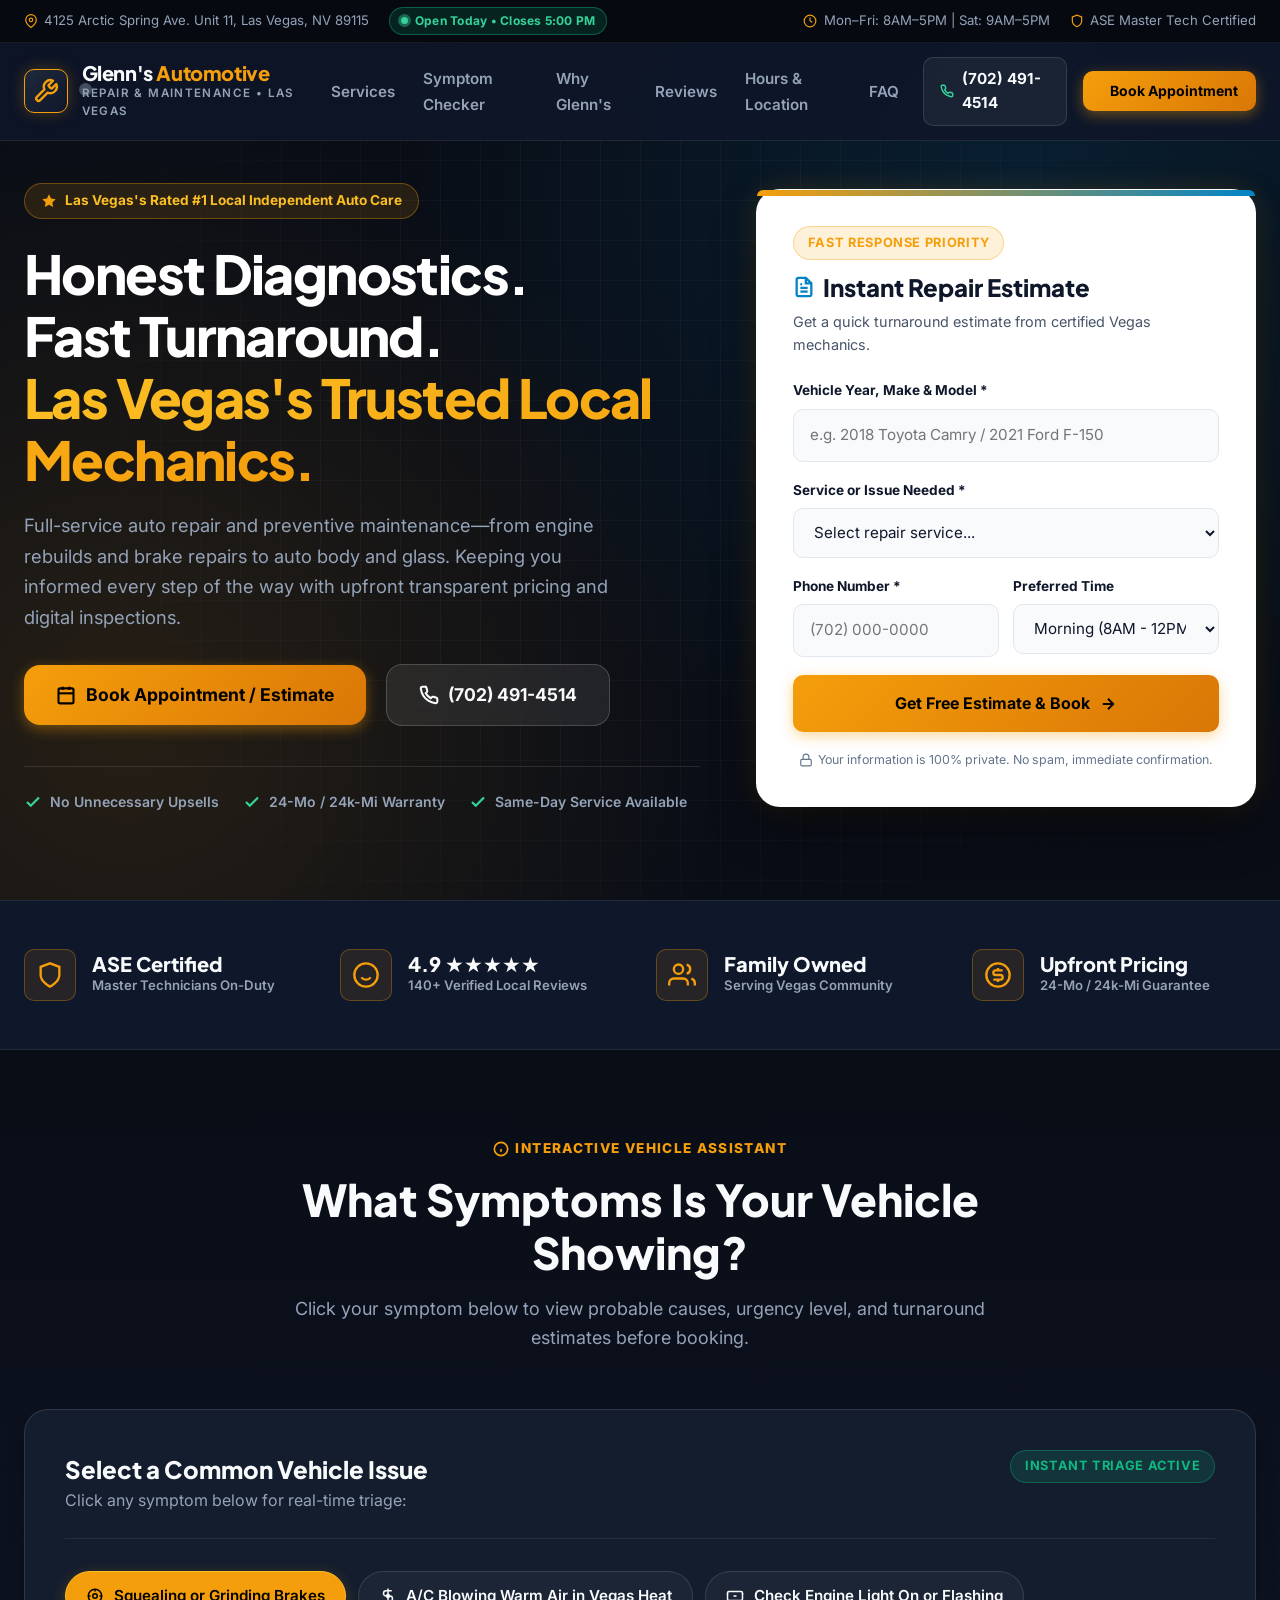
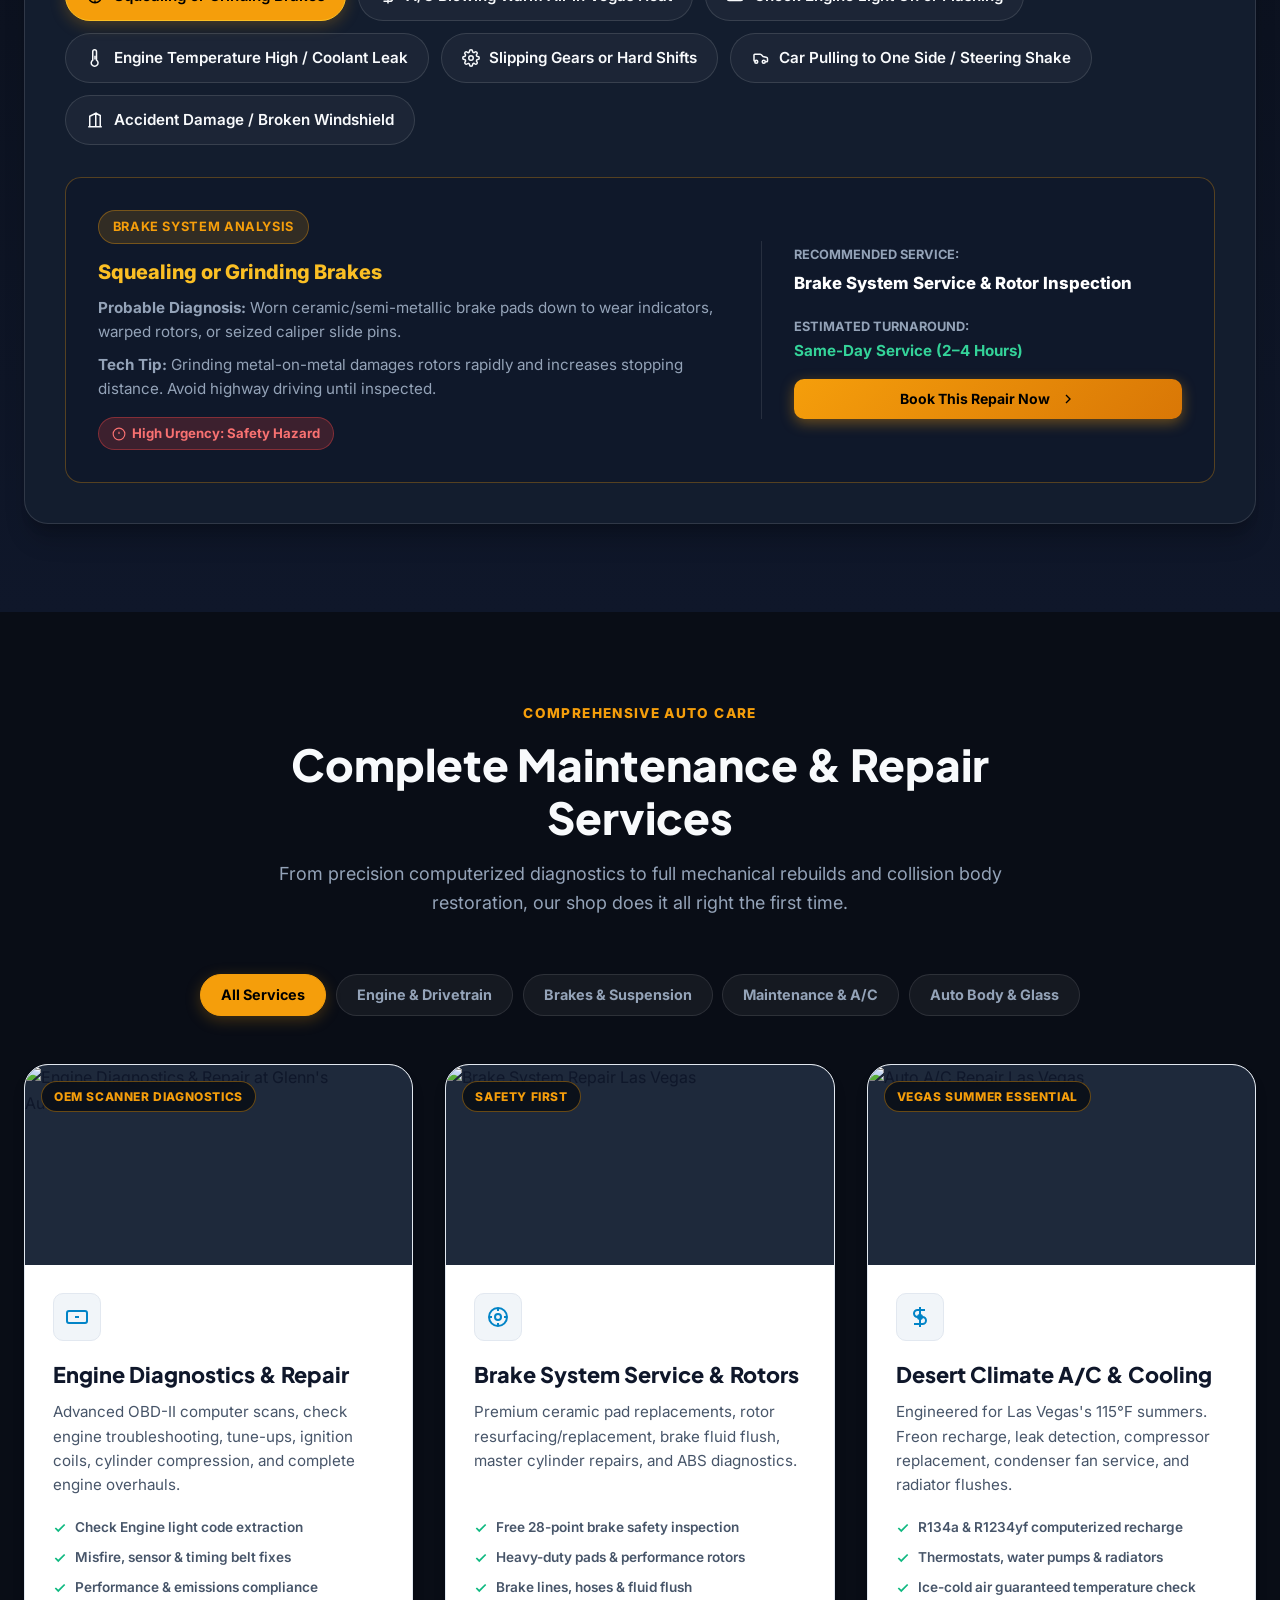
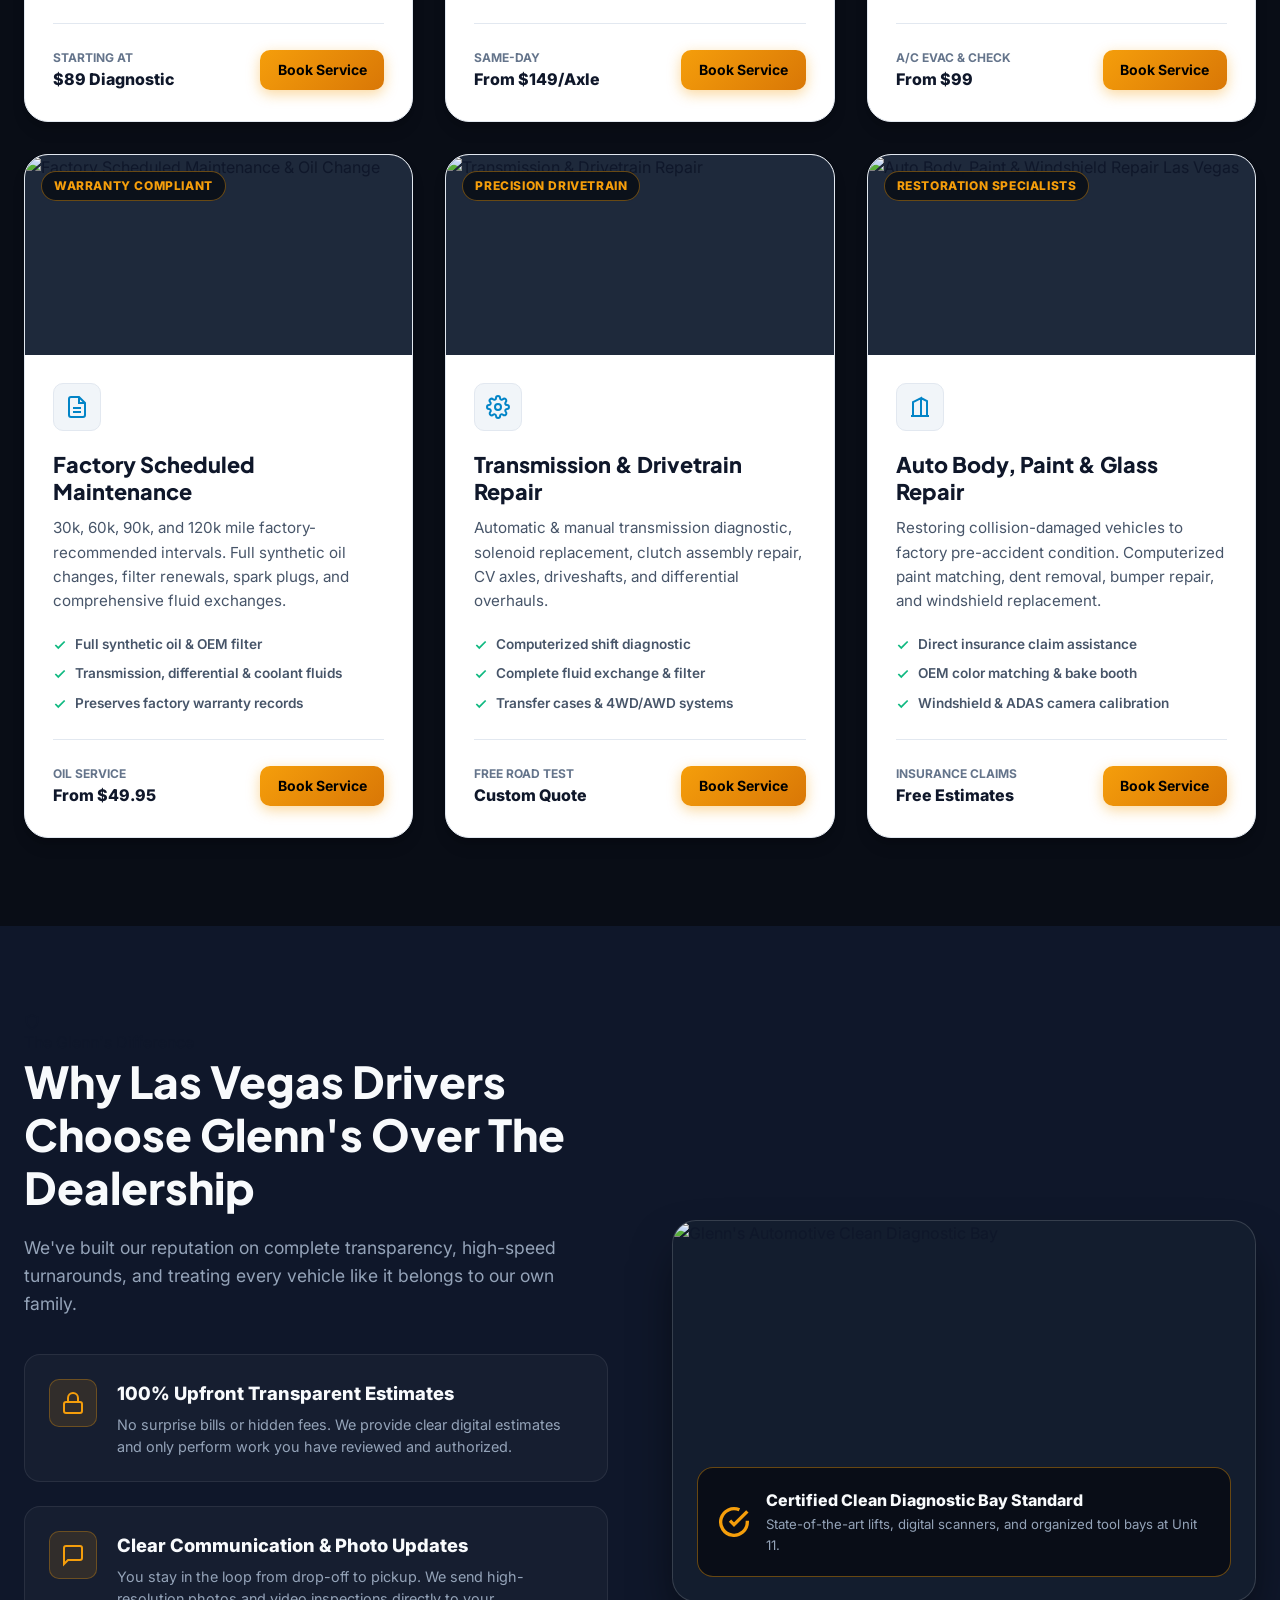
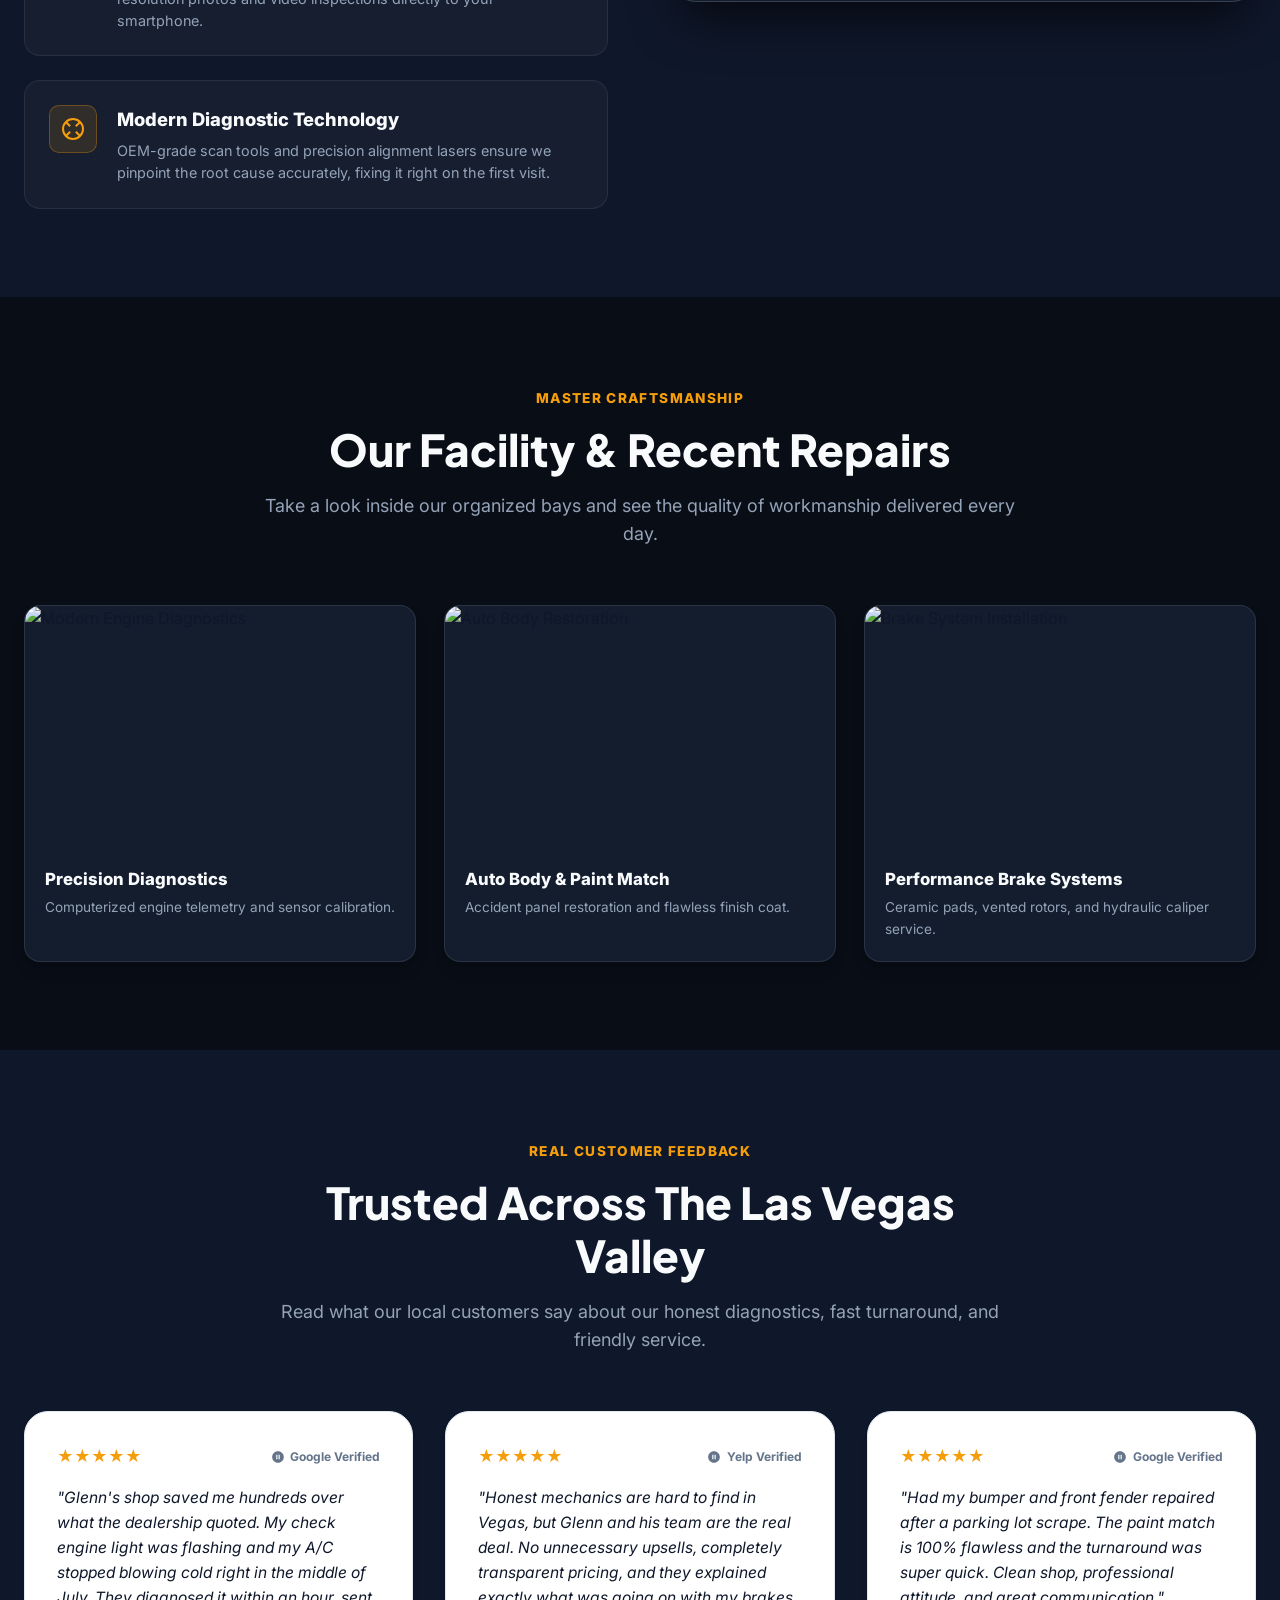
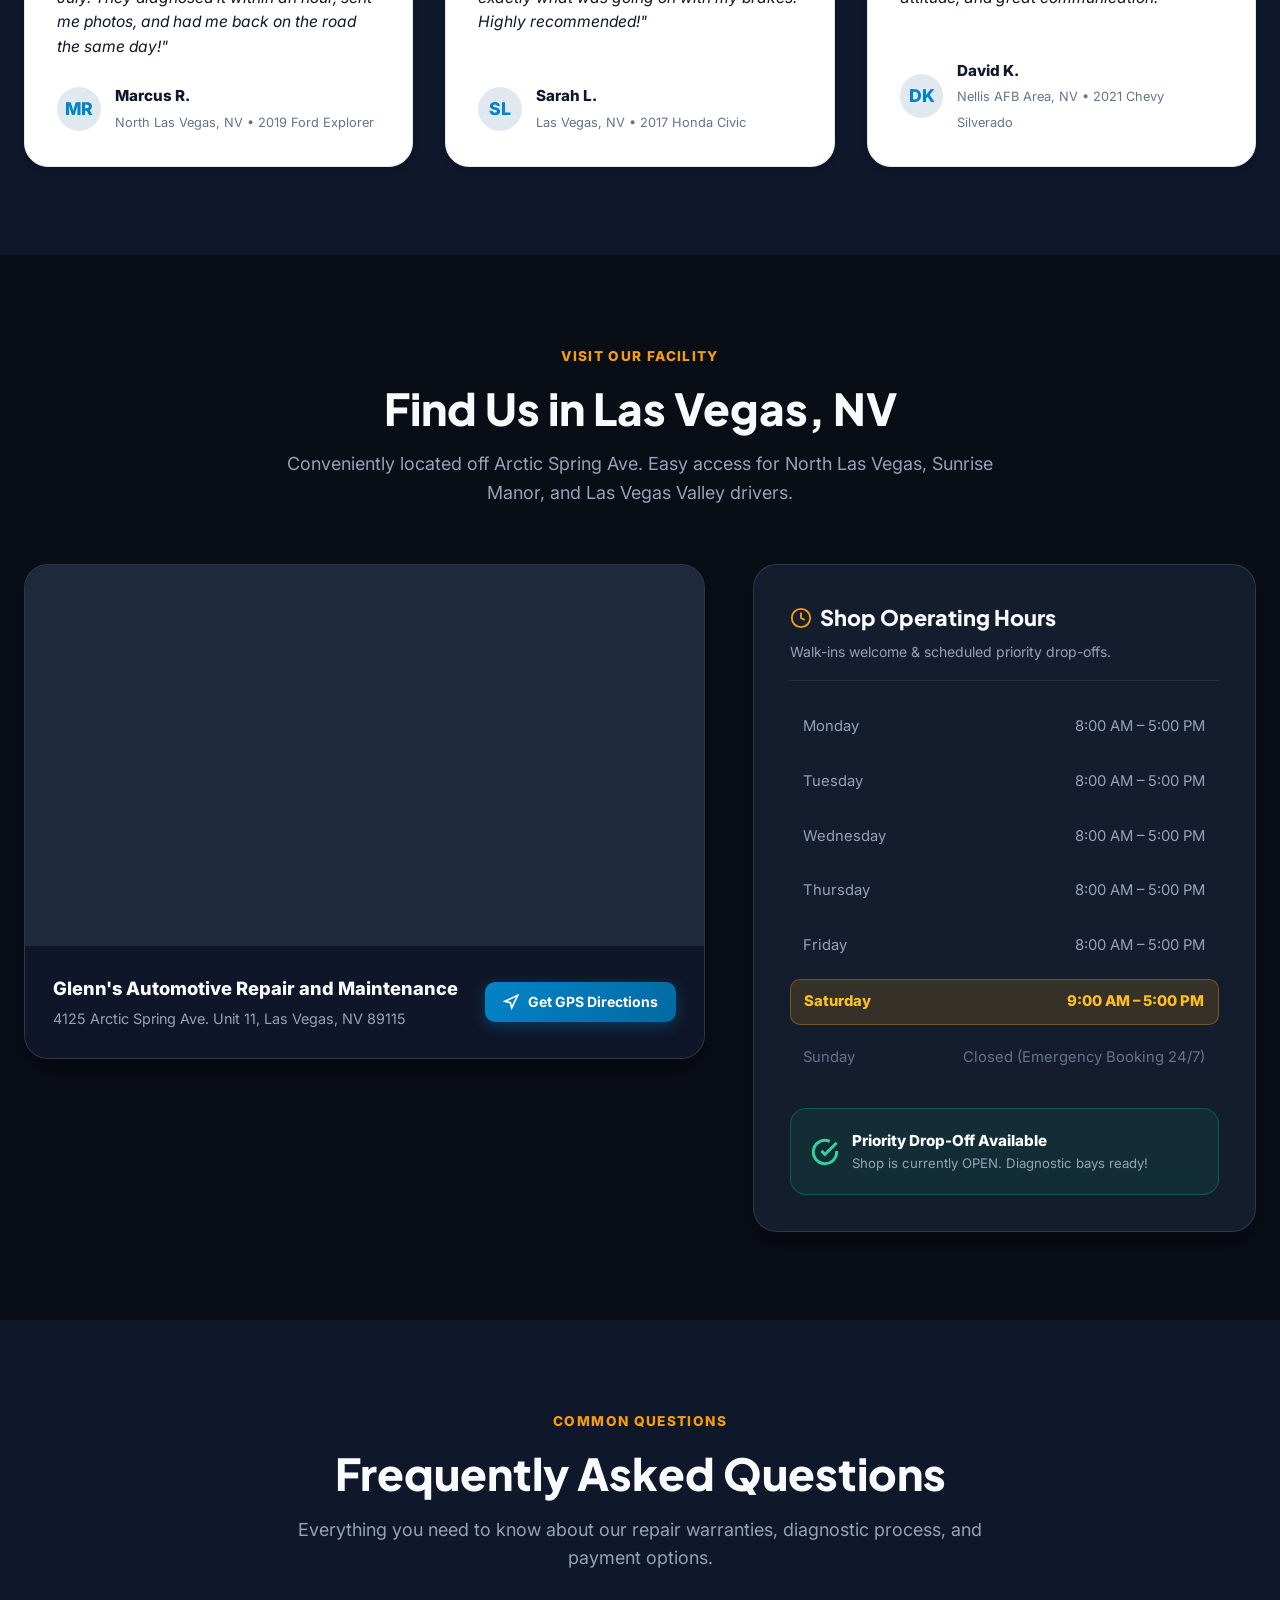
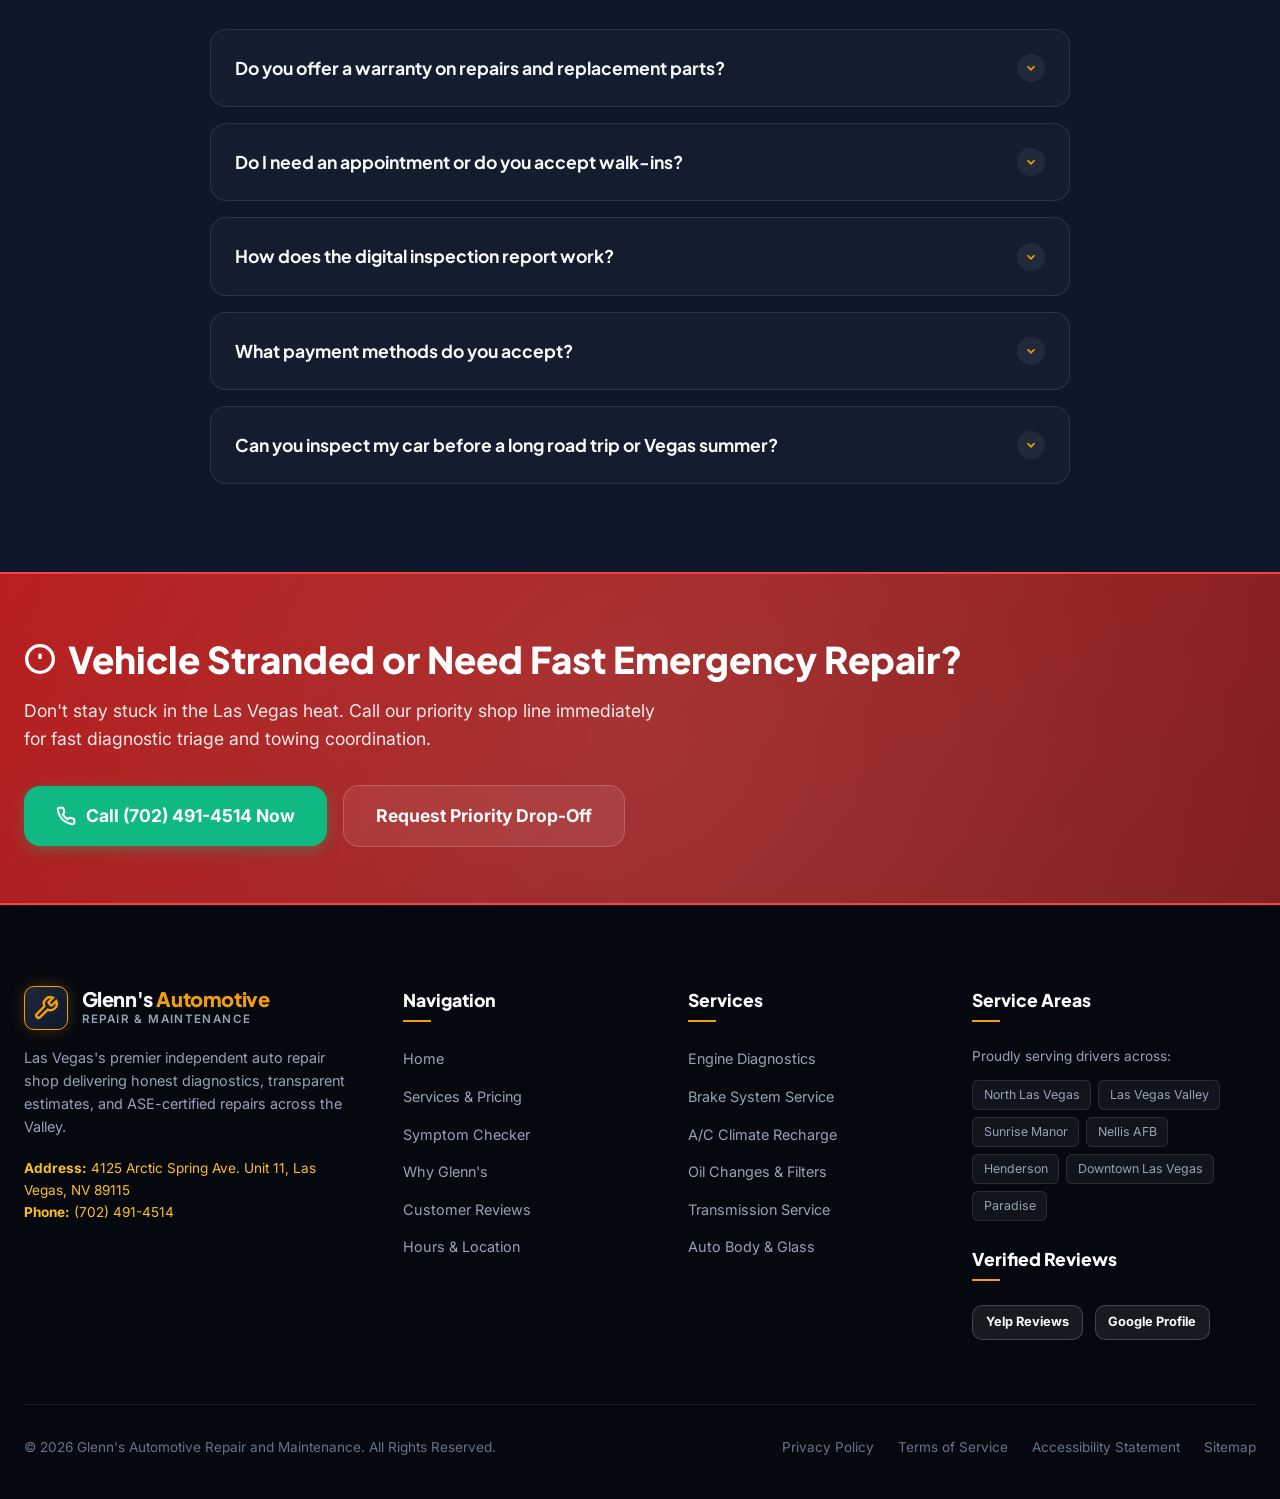
==== index.html @ 6ff804d2 "Complete modern website redesign for Glenn's Automotive Repair and Maintenance" ====
<!DOCTYPE html>
<html lang="en">
<head>
  <meta charset="UTF-8">
  <meta name="viewport" content="width=device-width, initial-scale=1.0">
  <title>Glenn's Automotive Repair and Maintenance | Las Vegas Auto Repair & Mechanic</title>
  <meta name="description" content="Honest Diagnostics. Fast Turnaround. Las Vegas's trusted local auto repair shop for engine diagnostics, brake repair, scheduled maintenance, transmission, and auto body. Call (702) 491-4514.">
  <meta name="keywords" content="Glenn's Automotive Repair, mechanic Las Vegas, auto repair Las Vegas NV 89115, brake repair Las Vegas, check engine light, oil change Las Vegas, auto body shop Las Vegas, car tune up">
  <meta name="theme-color" content="#090d16">

  <!-- Open Graph / Social Meta -->
  <meta property="og:type" content="business.business">
  <meta property="og:title" content="Glenn's Automotive Repair and Maintenance | Las Vegas, NV">
  <meta property="og:description" content="Honest diagnostics and fast turnaround. ASE-certified mechanics providing engine repair, brake service, factory maintenance, and auto body in Las Vegas.">
  <meta property="og:url" content="https://tuneupslasvegas.com/mechanic">
  <meta property="og:image" content="https://images.unsplash.com/photo-1617814076367-b759c7d7e738?auto=format&fit=crop&w=1200&q=80">
  <meta property="business:contact_data:street_address" content="4125 Arctic Spring Ave. Unit 11">
  <meta property="business:contact_data:locality" content="Las Vegas">
  <meta property="business:contact_data:region" content="NV">
  <meta property="business:contact_data:postal_code" content="89115">
  <meta property="business:contact_data:country_name" content="United States">
  <meta property="business:contact_data:phone_number" content="+17024914514">

  <!-- Google Fonts: Inter & Plus Jakarta Sans -->
  <link rel="preconnect" href="https://fonts.googleapis.com">
  <link rel="preconnect" href="https://fonts.gstatic.com" crossorigin>
  <link href="https://fonts.googleapis.com/css2?family=Inter:wght@400;500;600;700;800&family=Plus+Jakarta+Sans:wght@700;800;900&display=swap" rel="stylesheet">

  <!-- Main Stylesheet -->
  <link rel="stylesheet" href="css/style.css">

  <!-- JSON-LD Structured Data for LocalBusiness & AutoRepair SEO -->
  <script type="application/ld+json">
  {
    "@context": "https://schema.org",
    "@type": "AutoRepair",
    "name": "Glenn's Automotive Repair and Maintenance",
    "image": [
      "https://images.unsplash.com/photo-1617814076367-b759c7d7e738?auto=format&fit=crop&w=1200&q=80",
      "https://tuneupslasvegas.com/images/1147129/0_0.png"
    ],
    "telephone": "+17024914514",
    "email": "service@glennsautorepairlv.com",
    "url": "https://tuneupslasvegas.com/mechanic",
    "priceRange": "$$",
    "paymentAccepted": "Cash, Credit Card, Debit Card, Visa, MasterCard, Discover, American Express",
    "currenciesAccepted": "USD",
    "address": {
      "@type": "PostalAddress",
      "streetAddress": "4125 Arctic Spring Ave. Unit 11",
      "addressLocality": "Las Vegas",
      "addressRegion": "NV",
      "postalCode": "89115",
      "addressCountry": "US"
    },
    "geo": {
      "@type": "GeoCoordinates",
      "latitude": 36.236419,
      "longitude": -115.084179
    },
    "hasMap": "https://maps.google.com/maps?q=4125+Arctic+Spring+Ave.+Unit+11%2C+Las+Vegas%2C+NV+89115",
    "openingHoursSpecification": [
      {
        "@type": "OpeningHoursSpecification",
        "dayOfWeek": ["Monday", "Tuesday", "Wednesday", "Thursday", "Friday"],
        "opens": "08:00",
        "closes": "17:00"
      },
      {
        "@type": "OpeningHoursSpecification",
        "dayOfWeek": ["Saturday"],
        "opens": "09:00",
        "closes": "17:00"
      },
      {
        "@type": "OpeningHoursSpecification",
        "dayOfWeek": ["Sunday"],
        "opens": "00:00",
        "closes": "00:00"
      }
    ],
    "aggregateRating": {
      "@type": "AggregateRating",
      "ratingValue": "4.9",
      "reviewCount": "142"
    },
    "sameAs": [
      "https://www.yelp.com/biz/glenns-automotive-maintenance-and-repair-las-vegas",
      "https://maps.app.goo.gl/5CoafGFQTsksRTud7",
      "https://www.bing.com/maps?osid=38cdd82c-6c26-4841-809e-c6383b567653&cp=36.236419~-115.084179&lvl=16&v=2&sV=2&form=S00027"
    ]
  }
  </script>
</head>
<body>

  <!-- ==================== 1. STICKY HEADER / UTILITY BAR ==================== -->
  <header class="site-header" id="siteHeader">
    <!-- Top Utility Bar -->
    <div class="utility-bar">
      <div class="container utility-bar-inner">
        <div class="utility-left">
          <div class="utility-item">
            <svg viewBox="0 0 24 24" fill="none" stroke="currentColor" stroke-width="2"><path d="M21 10c0 7-9 13-9 13s-9-6-9-13a9 9 0 0 1 18 0z"/><circle cx="12" cy="10" r="3"/></svg>
            <span>4125 Arctic Spring Ave. Unit 11, Las Vegas, NV 89115</span>
          </div>
          <div class="utility-item">
            <span class="status-pill open" id="shopStatusPill">
              <span class="pulse-dot"></span>
              <span id="shopStatusText">Open Today • Closes 5:00 PM</span>
            </span>
          </div>
        </div>
        <div class="utility-right">
          <div class="utility-item">
            <svg viewBox="0 0 24 24" fill="none" stroke="currentColor" stroke-width="2"><circle cx="12" cy="12" r="10"/><polyline points="12 6 12 12 16 14"/></svg>
            <span>Mon–Fri: 8AM–5PM | Sat: 9AM–5PM</span>
          </div>
          <div class="utility-item">
            <svg viewBox="0 0 24 24" fill="none" stroke="currentColor" stroke-width="2"><path d="M12 22s8-4 8-10V5l-8-3-8 3v7c0 6 8 10 8 10z"/></svg>
            <span>ASE Master Tech Certified</span>
          </div>
        </div>
      </div>
    </div>

    <!-- Main Navigation Bar -->
    <nav class="main-nav">
      <div class="container nav-container">
        <!-- Logo -->
        <a href="#hero" class="brand-logo" aria-label="Glenn's Automotive Repair Home">
          <div class="brand-icon-box">
            <svg viewBox="0 0 24 24" fill="none" stroke="currentColor" stroke-width="2.2" stroke-linecap="round" stroke-linejoin="round">
              <path d="M14.7 6.3a1 1 0 0 0 0 1.4l1.6 1.6a1 1 0 0 0 1.4 0l3.77-3.77a6 6 0 0 1-7.94 7.94l-6.91 6.91a2.12 2.12 0 0 1-3-3l6.91-6.91a6 6 0 0 1 7.94-7.94l-3.76 3.76z"/>
            </svg>
          </div>
          <div class="brand-text">
            <div class="brand-title">Glenn's <span>Automotive</span></div>
            <div class="brand-subtitle">
              <span class="mobile-live-dot pulse-dot"></span>
              <span>Repair &amp; Maintenance • Las Vegas</span>
            </div>
          </div>
        </a>

        <!-- Desktop Navigation Links -->
        <ul class="nav-links">
          <li><a href="#services" class="nav-link">Services</a></li>
          <li><a href="#diagnosticTool" class="nav-link">Symptom Checker</a></li>
          <li><a href="#difference" class="nav-link">Why Glenn's</a></li>
          <li><a href="#reviews" class="nav-link">Reviews</a></li>
          <li><a href="#location" class="nav-link">Hours &amp; Location</a></li>
          <li><a href="#faq" class="nav-link">FAQ</a></li>
        </ul>

        <!-- Action CTAs -->
        <div class="nav-actions">
          <a href="tel:+17024914514" class="nav-phone-btn" title="Call Glenn's Automotive" aria-label="Call Glenn's Automotive at (702) 491-4514">
            <svg viewBox="0 0 24 24" fill="none" stroke="currentColor" stroke-width="2.5"><path d="M22 16.92v3a2 2 0 0 1-2.18 2 19.79 19.79 0 0 1-8.63-3.07 19.5 19.5 0 0 1-6-6 19.79 19.79 0 0 1-3.07-8.67A2 2 0 0 1 4.11 2h3a2 2 0 0 1 2 1.72 12.84 12.84 0 0 0 .7 2.81 2 2 0 0 1-.45 2.11L8.09 9.91a16 16 0 0 0 6 6l1.27-1.27a2 2 0 0 1 2.11-.45 12.84 12.84 0 0 0 2.81.7A2 2 0 0 1 22 16.92z"/></svg>
            <span class="nav-phone-text">(702) 491-4514</span>
          </a>

          <button type="button" class="btn btn-primary btn-sm nav-book-btn" onclick="window.GlennsApp.openBookingModal()">
            <svg width="16" height="16" viewBox="0 0 24 24" fill="none" stroke="currentColor" stroke-width="2"><rect x="3" y="4" width="18" height="18" rx="2" ry="2"/><line x1="16" y1="2" x2="16" y2="6"/><line x1="8" y1="2" x2="8" y2="6"/><line x1="3" y1="10" x2="21" y2="10"/></svg>
            <span>Book Appointment</span>
          </button>

          <button type="button" class="mobile-menu-toggle" id="mobileMenuToggle" aria-label="Toggle Mobile Navigation" aria-expanded="false">
            <svg width="24" height="24" viewBox="0 0 24 24" fill="none" stroke="currentColor" stroke-width="2"><line x1="3" y1="12" x2="21" y2="12"/><line x1="3" y1="6" x2="21" y2="6"/><line x1="3" y1="18" x2="21" y2="18"/></svg>
          </button>
        </div>
      </div>
    </nav>

    <!-- Mobile Drawer -->
    <div class="mobile-nav-drawer" id="mobileNavDrawer" role="dialog" aria-modal="true" aria-label="Mobile Navigation Menu">
      <div class="mobile-drawer-top">
        <div class="drawer-brand-row">
          <div class="brand-text">
            <div class="brand-title">Glenn's <span>Automotive</span></div>
            <span class="status-pill open" style="margin-top: 0.35rem;">
              <span class="pulse-dot"></span>
              <span class="shop-status-text">Open Today • Closes 5:00 PM</span>
            </span>
          </div>
          <button type="button" class="drawer-close-btn" id="mobileDrawerClose" aria-label="Close menu">&times;</button>
        </div>

        <a href="tel:+17024914514" class="mobile-drawer-call-banner">
          <div class="call-banner-icon">
            <svg viewBox="0 0 24 24" fill="none" stroke="currentColor" stroke-width="2.5"><path d="M22 16.92v3a2 2 0 0 1-2.18 2 19.79 19.79 0 0 1-8.63-3.07 19.5 19.5 0 0 1-6-6 19.79 19.79 0 0 1-3.07-8.67A2 2 0 0 1 4.11 2h3a2 2 0 0 1 2 1.72 12.84 12.84 0 0 0 .7 2.81 2 2 0 0 1-.45 2.11L8.09 9.91a16 16 0 0 0 6 6l1.27-1.27a2 2 0 0 1 2.11-.45 12.84 12.84 0 0 0 2.81.7A2 2 0 0 1 22 16.92z"/></svg>
          </div>
          <div>
            <div style="font-size: 0.75rem; text-transform: uppercase; font-weight: 700; color: #34d399;">Tap to Call Directly</div>
            <div style="font-size: 1.15rem; font-weight: 800; color: #ffffff;">(702) 491-4514</div>
          </div>
        </a>
      </div>

      <div class="mobile-drawer-links">
        <a href="#services" class="mobile-nav-link">
          <svg width="20" height="20" viewBox="0 0 24 24" fill="none" stroke="var(--accent-amber)" stroke-width="2"><circle cx="12" cy="12" r="3"/><path d="M19.4 15a1.65 1.65 0 0 0 .33 1.82l.06.06a2 2 0 1 1-2.83 2.83l-.06-.06a1.65 1.65 0 0 0-1.82-.33 1.65 1.65 0 0 0-1 1.51V21a2 2 0 1 1-4 0v-.09A1.65 1.65 0 0 0 9 19.4a1.65 1.65 0 0 0-1.82.33l-.06.06a2 2 0 1 1-2.83-2.83l.06-.06a1.65 1.65 0 0 0 .33-1.82 1.65 1.65 0 0 0-1.51-1H3a2 2 0 1 1 0-4h.09A1.65 1.65 0 0 0 4.6 9a1.65 1.65 0 0 0-.33-1.82l-.06-.06a2 2 0 1 1 2.83-2.83l.06.06a1.65 1.65 0 0 0 1.82.33H9a1.65 1.65 0 0 0 1-1.51V3a2 2 0 1 1 4 0v.09a1.65 1.65 0 0 0 1 1.51 1.65 1.65 0 0 0 1.82-.33l.06-.06a2 2 0 1 1 2.83 2.83l-.06.06a1.65 1.65 0 0 0-.33 1.82V9a1.65 1.65 0 0 0 1.51 1H21a2 2 0 1 1 0 4h-.09a1.65 1.65 0 0 0-1.51 1z"/></svg>
          <span>Services Catalog</span>
          <svg class="chevron-icon" width="16" height="16" viewBox="0 0 24 24" fill="none" stroke="currentColor" stroke-width="2"><polyline points="9 18 15 12 9 6"/></svg>
        </a>
        <a href="#diagnosticTool" class="mobile-nav-link">
          <svg width="20" height="20" viewBox="0 0 24 24" fill="none" stroke="var(--accent-blue-light)" stroke-width="2"><circle cx="12" cy="12" r="10"/><line x1="12" y1="16" x2="12" y2="12"/><line x1="12" y1="8" x2="12.01" y2="8"/></svg>
          <span>Vehicle Symptom Diagnostic</span>
          <svg class="chevron-icon" width="16" height="16" viewBox="0 0 24 24" fill="none" stroke="currentColor" stroke-width="2"><polyline points="9 18 15 12 9 6"/></svg>
        </a>
        <a href="#difference" class="mobile-nav-link">
          <svg width="20" height="20" viewBox="0 0 24 24" fill="none" stroke="var(--accent-amber)" stroke-width="2"><path d="M12 22s8-4 8-10V5l-8-3-8 3v7c0 6 8 10 8 10z"/></svg>
          <span>Why Choose Glenn's</span>
          <svg class="chevron-icon" width="16" height="16" viewBox="0 0 24 24" fill="none" stroke="currentColor" stroke-width="2"><polyline points="9 18 15 12 9 6"/></svg>
        </a>
        <a href="#reviews" class="mobile-nav-link">
          <svg width="20" height="20" viewBox="0 0 24 24" fill="none" stroke="#fbbf24" stroke-width="2"><polygon points="12 2 15.09 8.26 22 9.27 17 14.14 18.18 21.02 12 17.77 5.82 21.02 7 14.14 2 9.27 8.91 8.26 12 2"/></svg>
          <span>Verified Customer Reviews</span>
          <svg class="chevron-icon" width="16" height="16" viewBox="0 0 24 24" fill="none" stroke="currentColor" stroke-width="2"><polyline points="9 18 15 12 9 6"/></svg>
        </a>
        <a href="#location" class="mobile-nav-link">
          <svg width="20" height="20" viewBox="0 0 24 24" fill="none" stroke="var(--accent-blue-light)" stroke-width="2"><path d="M21 10c0 7-9 13-9 13s-9-6-9-13a9 9 0 0 1 18 0z"/><circle cx="12" cy="10" r="3"/></svg>
          <span>Location &amp; Driving Directions</span>
          <svg class="chevron-icon" width="16" height="16" viewBox="0 0 24 24" fill="none" stroke="currentColor" stroke-width="2"><polyline points="9 18 15 12 9 6"/></svg>
        </a>
        <a href="#faq" class="mobile-nav-link">
          <svg width="20" height="20" viewBox="0 0 24 24" fill="none" stroke="var(--accent-amber)" stroke-width="2"><circle cx="12" cy="12" r="10"/><path d="M9.09 9a3 3 0 0 1 5.83 1c0 2-3 3-3 3"/><line x1="12" y1="17" x2="12.01" y2="17"/></svg>
          <span>Frequently Asked Questions</span>
          <svg class="chevron-icon" width="16" height="16" viewBox="0 0 24 24" fill="none" stroke="currentColor" stroke-width="2"><polyline points="9 18 15 12 9 6"/></svg>
        </a>
      </div>

      <div class="mobile-drawer-bottom">
        <button type="button" class="btn btn-primary btn-full" onclick="window.GlennsApp.openBookingModal()">
          <svg width="18" height="18" viewBox="0 0 24 24" fill="none" stroke="currentColor" stroke-width="2"><rect x="3" y="4" width="18" height="18" rx="2" ry="2"/><line x1="16" y1="2" x2="16" y2="6"/><line x1="8" y1="2" x2="8" y2="6"/><line x1="3" y1="10" x2="21" y2="10"/></svg>
          <span>Book Appointment / Estimate</span>
        </button>
        <a href="https://maps.google.com/maps?daddr=4125+Arctic+Spring+Ave.+Unit+11,+Las+Vegas,+NV+89115" target="_blank" rel="noopener" class="btn btn-secondary btn-full" style="margin-top: 0.65rem;">
          <svg width="18" height="18" viewBox="0 0 24 24" fill="none" stroke="currentColor" stroke-width="2"><polygon points="3 11 22 2 13 21 11 13 3 11"/></svg>
          <span>Get Directions to Unit 11</span>
        </a>
        <div class="mobile-drawer-address">
          4125 Arctic Spring Ave. Unit 11, Las Vegas, NV 89115<br>
          Mon–Fri 8AM–5PM | Sat 9AM–5PM
        </div>
      </div>
    </div>
    <!-- Backdrop Overlay for Mobile Drawer -->
    <div class="drawer-backdrop" id="drawerBackdrop"></div>
  </header>

  <!-- ==================== 2. HERO SECTION & QUICK ESTIMATE WIDGET ==================== -->
  <section class="hero-section" id="hero">
    <div class="hero-grid-pattern"></div>
    <div class="container hero-layout">
      <!-- Left Content -->
      <div class="hero-content">
        <div class="mobile-emergency-callout">
          <span class="callout-badge"><span class="pulse-dot"></span> Emergency Call</span>
          <a href="tel:+17024914514" class="callout-link">
            <span>Stranded or Warning Light? Call <strong>(702) 491-4514</strong></span>
            <svg viewBox="0 0 24 24" width="16" height="16" fill="none" stroke="currentColor" stroke-width="2.5"><polyline points="9 18 15 12 9 6"/></svg>
          </a>
        </div>

        <div class="hero-trust-tag">
          <svg viewBox="0 0 24 24" fill="currentColor"><path d="M12 2l3.09 6.26L22 9.27l-5 4.87 1.18 6.88L12 17.77l-6.18 3.25L7 14.14 2 9.27l6.91-1.01L12 2z"/></svg>
          <span>Las Vegas's Rated #1 Local Independent Auto Care</span>
        </div>

        <h1 class="hero-headline">
          Honest Diagnostics. <br>
          Fast Turnaround. <br>
          <span class="highlight-amber">Las Vegas's Trusted Local Mechanics.</span>
        </h1>

        <p class="hero-subheadline">
          Full-service auto repair and preventive maintenance—from engine rebuilds and brake repairs to auto body and glass. Keeping you informed every step of the way with upfront transparent pricing and digital inspections.
        </p>

        <div class="hero-action-row">
          <button type="button" class="btn btn-primary btn-lg" onclick="window.GlennsApp.openBookingModal()">
            <svg width="20" height="20" viewBox="0 0 24 24" fill="none" stroke="currentColor" stroke-width="2.5"><rect x="3" y="4" width="18" height="18" rx="2" ry="2"/><line x1="16" y1="2" x2="16" y2="6"/><line x1="8" y1="2" x2="8" y2="6"/><line x1="3" y1="10" x2="21" y2="10"/></svg>
            <span>Book Appointment / Estimate</span>
          </button>

          <a href="tel:+17024914514" class="btn btn-secondary btn-lg">
            <svg width="20" height="20" viewBox="0 0 24 24" fill="none" stroke="currentColor" stroke-width="2.5"><path d="M22 16.92v3a2 2 0 0 1-2.18 2 19.79 19.79 0 0 1-8.63-3.07 19.5 19.5 0 0 1-6-6 19.79 19.79 0 0 1-3.07-8.67A2 2 0 0 1 4.11 2h3a2 2 0 0 1 2 1.72 12.84 12.84 0 0 0 .7 2.81 2 2 0 0 1-.45 2.11L8.09 9.91a16 16 0 0 0 6 6l1.27-1.27a2 2 0 0 1 2.11-.45 12.84 12.84 0 0 0 2.81.7A2 2 0 0 1 22 16.92z"/></svg>
            <span>(702) 491-4514</span>
          </a>
        </div>

        <div class="hero-guarantee-pills">
          <div class="guarantee-item">
            <svg viewBox="0 0 24 24" fill="none" stroke="currentColor" stroke-width="3"><polyline points="20 6 9 17 4 12"/></svg>
            <span>No Unnecessary Upsells</span>
          </div>
          <div class="guarantee-item">
            <svg viewBox="0 0 24 24" fill="none" stroke="currentColor" stroke-width="3"><polyline points="20 6 9 17 4 12"/></svg>
            <span>24-Mo / 24k-Mi Warranty</span>
          </div>
          <div class="guarantee-item">
            <svg viewBox="0 0 24 24" fill="none" stroke="currentColor" stroke-width="3"><polyline points="20 6 9 17 4 12"/></svg>
            <span>Same-Day Service Available</span>
          </div>
        </div>
      </div>

      <!-- Right Quick Inquiry Widget Card -->
      <div class="hero-widget-card">
        <div class="widget-header">
          <div class="badge-pill badge-amber" style="margin-bottom: 0.5rem;">Fast Response Priority</div>
          <h3>
            <svg width="22" height="22" viewBox="0 0 24 24" fill="none" stroke="var(--accent-blue)" stroke-width="2.5"><path d="M14 2H6a2 2 0 0 0-2 2v16a2 2 0 0 0 2 2h12a2 2 0 0 0 2-2V8z"/><polyline points="14 2 14 8 20 8"/><line x1="16" y1="13" x2="8" y2="13"/><line x1="16" y1="17" x2="8" y2="17"/><polyline points="10 9 9 9 8 9"/></svg>
            Instant Repair Estimate
          </h3>
          <p>Get a quick turnaround estimate from certified Vegas mechanics.</p>
        </div>

        <form id="heroEstimateForm" class="widget-form">
          <div class="form-group">
            <label for="vehicleInfo">Vehicle Year, Make &amp; Model *</label>
            <input type="text" id="vehicleInfo" name="year_make_model" class="form-control" placeholder="e.g. 2018 Toyota Camry / 2021 Ford F-150" required>
          </div>

          <div class="form-group">
            <label for="serviceNeeded">Service or Issue Needed *</label>
            <select id="serviceNeeded" name="service" class="form-control" required>
              <option value="" disabled selected>Select repair service...</option>
              <option value="Engine Diagnostics / Check Engine Light">Engine Diagnostics / Check Engine Light</option>
              <option value="Brake System Service / Rotors">Brake System Service / Rotors</option>
              <option value="Desert Climate A/C &amp; Cooling">Desert Climate A/C &amp; Cooling System</option>
              <option value="Factory Scheduled Maintenance / Oil Change">Factory Scheduled Maintenance / Oil Change</option>
              <option value="Transmission &amp; Drivetrain Repair">Transmission &amp; Drivetrain Repair</option>
              <option value="Auto Body, Paint &amp; Windshield">Auto Body, Paint &amp; Glass Repair</option>
              <option value="Suspension, Struts &amp; Alignment">Suspension, Struts &amp; Alignment</option>
              <option value="Other Diagnostic Consultation">Other Diagnostic Consultation</option>
            </select>
          </div>

          <div class="form-row-2">
            <div class="form-group">
              <label for="clientPhone">Phone Number *</label>
              <input type="tel" id="clientPhone" name="phone" class="form-control" placeholder="(702) 000-0000" required>
            </div>
            <div class="form-group">
              <label for="preferredTime">Preferred Time</label>
              <select id="preferredTime" name="time_window" class="form-control">
                <option value="Morning (8AM - 12PM)">Morning (8AM - 12PM)</option>
                <option value="Afternoon (12PM - 5PM)">Afternoon (12PM - 5PM)</option>
                <option value="Emergency Drop-off">Urgent / Today</option>
              </select>
            </div>
          </div>

          <button type="submit" class="btn btn-primary btn-full" style="padding: 1rem;">
            <span>Get Free Estimate &amp; Book</span>
            <svg width="18" height="18" viewBox="0 0 24 24" fill="none" stroke="currentColor" stroke-width="2.5"><line x1="5" y1="12" x2="19" y2="12"/><polyline points="12 5 19 12 12 19"/></svg>
          </button>

          <div class="widget-privacy-note">
            <svg width="14" height="14" viewBox="0 0 24 24" fill="none" stroke="currentColor" stroke-width="2"><rect x="3" y="11" width="18" height="11" rx="2" ry="2"/><path d="M7 11V7a5 5 0 0 1 10 0v4"/></svg>
            <span>Your information is 100% private. No spam, immediate confirmation.</span>
          </div>
        </form>
      </div>
    </div>
  </section>

  <!-- ==================== 3. TRUST BADGES & SOCIAL PROOF BAR ==================== -->
  <section class="proof-section">
    <div class="container proof-grid">
      <!-- Badge 1: ASE -->
      <div class="proof-card">
        <div class="proof-icon-box">
          <svg viewBox="0 0 24 24" fill="none" stroke="currentColor" stroke-width="2"><path d="M12 22s8-4 8-10V5l-8-3-8 3v7c0 6 8 10 8 10z"/></svg>
        </div>
        <div class="proof-content">
          <div class="proof-number">ASE Certified</div>
          <div class="proof-label">Master Technicians On-Duty</div>
        </div>
      </div>

      <!-- Badge 2: Google & Yelp -->
      <div class="proof-card">
        <div class="proof-icon-box">
          <svg viewBox="0 0 24 24" fill="none" stroke="currentColor" stroke-width="2"><circle cx="12" cy="12" r="10"/><path d="M8 14s1.5 2 4 2 4-2 4-2"/><line x1="9" y1="9" x2="9.01" y2="9"/><line x1="15" y1="9" x2="15.01" y2="9"/></svg>
        </div>
        <div class="proof-content">
          <div class="proof-number">
            4.9 ★★★★★
          </div>
          <div class="proof-label">140+ Verified Local Reviews</div>
        </div>
      </div>

      <!-- Badge 3: Family Owned -->
      <div class="proof-card">
        <div class="proof-icon-box">
          <svg viewBox="0 0 24 24" fill="none" stroke="currentColor" stroke-width="2"><path d="M17 21v-2a4 4 0 0 0-4-4H5a4 4 0 0 0-4 4v2"/><circle cx="9" cy="7" r="4"/><path d="M23 21v-2a4 4 0 0 0-3-3.87"/><path d="M16 3.13a4 4 0 0 1 0 7.75"/></svg>
        </div>
        <div class="proof-content">
          <div class="proof-number">Family Owned</div>
          <div class="proof-label">Serving Vegas Community</div>
        </div>
      </div>

      <!-- Badge 4: Transparent Pricing & Warranty -->
      <div class="proof-card">
        <div class="proof-icon-box">
          <svg viewBox="0 0 24 24" fill="none" stroke="currentColor" stroke-width="2"><circle cx="12" cy="12" r="10"/><path d="M16 8h-6a2 2 0 1 0 0 4h4a2 2 0 1 1 0 4H8"/><line x1="12" y1="6" x2="12" y2="8"/><line x1="12" y1="16" x2="12" y2="18"/></svg>
        </div>
        <div class="proof-content">
          <div class="proof-number">Upfront Pricing</div>
          <div class="proof-label">24-Mo / 24k-Mi Guarantee</div>
        </div>
      </div>
    </div>
  </section>

  <!-- ==================== 4. INTERACTIVE SYMPTOM DIAGNOSTIC ASSISTANT ==================== -->
  <section class="section-padding diagnostic-section" id="diagnosticTool">
    <div class="container">
      <div class="section-header">
        <div class="sub-badge">
          <svg width="16" height="16" viewBox="0 0 24 24" fill="none" stroke="currentColor" stroke-width="2.5"><circle cx="12" cy="12" r="10"/><line x1="12" y1="16" x2="12" y2="12"/><line x1="12" y1="8" x2="12.01" y2="8"/></svg>
          Interactive Vehicle Assistant
        </div>
        <h2>What Symptoms Is Your Vehicle Showing?</h2>
        <p>Click your symptom below to view probable causes, urgency level, and turnaround estimates before booking.</p>
      </div>

      <div class="diagnostic-box">
        <div class="diagnostic-headline-row">
          <div>
            <h3>Select a Common Vehicle Issue</h3>
            <p class="text-light-muted">Click any symptom below for real-time triage:</p>
          </div>
          <span class="badge-pill badge-green">Instant Triage Active</span>
        </div>

        <!-- Dynamic Symptom Chips Container -->
        <div class="symptom-chips" id="symptomChipsContainer">
          <!-- Populated by diagnostic-tool.js -->
        </div>

        <!-- Dynamic Result Box -->
        <div class="diagnostic-result-panel" id="diagnosticResultPanel">
          <!-- Populated dynamically by diagnostic-tool.js -->
        </div>
      </div>
    </div>
  </section>

  <!-- ==================== 5. CORE SERVICES GRID ==================== -->
  <section class="section-padding services-section" id="services">
    <div class="container">
      <div class="section-header">
        <div class="sub-badge">Comprehensive Auto Care</div>
        <h2>Complete Maintenance &amp; Repair Services</h2>
        <p>From precision computerized diagnostics to full mechanical rebuilds and collision body restoration, our shop does it all right the first time.</p>
      </div>

      <!-- Filter Controls -->
      <div class="services-filter-bar">
        <button type="button" class="filter-btn active" data-filter="all">All Services</button>
        <button type="button" class="filter-btn" data-filter="mechanical">Engine &amp; Drivetrain</button>
        <button type="button" class="filter-btn" data-filter="safety">Brakes &amp; Suspension</button>
        <button type="button" class="filter-btn" data-filter="maintenance">Maintenance &amp; A/C</button>
        <button type="button" class="filter-btn" data-filter="body">Auto Body &amp; Glass</button>
      </div>

      <!-- Services Grid -->
      <div class="services-grid">
        <!-- Service 1: Engine Diagnostics -->
        <div class="service-card" data-category="mechanical">
          <div class="service-card-image-wrap">
            <span class="service-badge-tag">OEM Scanner Diagnostics</span>
            <img src="https://images.unsplash.com/photo-1486006920555-c77dce18193b?auto=format&fit=crop&w=700&q=80" alt="Engine Diagnostics & Repair at Glenn's Automotive" loading="lazy">
          </div>
          <div class="service-card-body">
            <div class="service-icon-box">
              <svg viewBox="0 0 24 24" fill="none" stroke="currentColor" stroke-width="2"><rect x="2" y="6" width="20" height="12" rx="2"/><path d="M6 12h.01M10 12h4m4 0h.01M2 10V8m20 2V8"/></svg>
            </div>
            <h3 class="service-card-title">Engine Diagnostics &amp; Repair</h3>
            <p class="service-card-desc">Advanced OBD-II computer scans, check engine troubleshooting, tune-ups, ignition coils, cylinder compression, and complete engine overhauls.</p>
            <ul class="service-features-list">
              <li class="service-feature-item">
                <svg viewBox="0 0 24 24" fill="none" stroke="currentColor" stroke-width="3"><polyline points="20 6 9 17 4 12"/></svg>
                <span>Check Engine light code extraction</span>
              </li>
              <li class="service-feature-item">
                <svg viewBox="0 0 24 24" fill="none" stroke="currentColor" stroke-width="3"><polyline points="20 6 9 17 4 12"/></svg>
                <span>Misfire, sensor &amp; timing belt fixes</span>
              </li>
              <li class="service-feature-item">
                <svg viewBox="0 0 24 24" fill="none" stroke="currentColor" stroke-width="3"><polyline points="20 6 9 17 4 12"/></svg>
                <span>Performance &amp; emissions compliance</span>
              </li>
            </ul>
            <div class="service-card-footer">
              <div class="service-price-indicator">
                <span class="service-price-label">Starting At</span>
                <span class="service-price-value">$89 Diagnostic</span>
              </div>
              <button type="button" class="btn btn-primary btn-sm" onclick="window.GlennsApp.openBookingModal('Engine Diagnostics & Repair')">
                Book Service
              </button>
            </div>
          </div>
        </div>

        <!-- Service 2: Brake System Service -->
        <div class="service-card" data-category="safety">
          <div class="service-card-image-wrap">
            <span class="service-badge-tag">Safety First</span>
            <img src="https://images.unsplash.com/photo-1578844251758-2f71da64c96f?auto=format&fit=crop&w=700&q=80" alt="Brake System Repair Las Vegas" loading="lazy">
          </div>
          <div class="service-card-body">
            <div class="service-icon-box">
              <svg viewBox="0 0 24 24" fill="none" stroke="currentColor" stroke-width="2"><circle cx="12" cy="12" r="9"/><circle cx="12" cy="12" r="3"/><path d="M12 3v3m0 12v3M3 12h3m12 0h3"/></svg>
            </div>
            <h3 class="service-card-title">Brake System Service &amp; Rotors</h3>
            <p class="service-card-desc">Premium ceramic pad replacements, rotor resurfacing/replacement, brake fluid flush, master cylinder repairs, and ABS diagnostics.</p>
            <ul class="service-features-list">
              <li class="service-feature-item">
                <svg viewBox="0 0 24 24" fill="none" stroke="currentColor" stroke-width="3"><polyline points="20 6 9 17 4 12"/></svg>
                <span>Free 28-point brake safety inspection</span>
              </li>
              <li class="service-feature-item">
                <svg viewBox="0 0 24 24" fill="none" stroke="currentColor" stroke-width="3"><polyline points="20 6 9 17 4 12"/></svg>
                <span>Heavy-duty pads &amp; performance rotors</span>
              </li>
              <li class="service-feature-item">
                <svg viewBox="0 0 24 24" fill="none" stroke="currentColor" stroke-width="3"><polyline points="20 6 9 17 4 12"/></svg>
                <span>Brake lines, hoses &amp; fluid flush</span>
              </li>
            </ul>
            <div class="service-card-footer">
              <div class="service-price-indicator">
                <span class="service-price-label">Same-Day</span>
                <span class="service-price-value">From $149/Axle</span>
              </div>
              <button type="button" class="btn btn-primary btn-sm" onclick="window.GlennsApp.openBookingModal('Brake System Service')">
                Book Service
              </button>
            </div>
          </div>
        </div>

        <!-- Service 3: Desert Climate A/C & Cooling -->
        <div class="service-card" data-category="maintenance">
          <div class="service-card-image-wrap">
            <span class="service-badge-tag">Vegas Summer Essential</span>
            <img src="https://images.unsplash.com/photo-1563720223185-11003d516935?auto=format&fit=crop&w=700&q=80" alt="Auto A/C Repair Las Vegas" loading="lazy">
          </div>
          <div class="service-card-body">
            <div class="service-icon-box">
              <svg viewBox="0 0 24 24" fill="none" stroke="currentColor" stroke-width="2"><path d="M12 2v20M17 5H9.5a3.5 3.5 0 0 0 0 7h5a3.5 3.5 0 0 1 0 7H6"/><circle cx="12" cy="12" r="2"/></svg>
            </div>
            <h3 class="service-card-title">Desert Climate A/C &amp; Cooling</h3>
            <p class="service-card-desc">Engineered for Las Vegas's 115°F summers. Freon recharge, leak detection, compressor replacement, condenser fan service, and radiator flushes.</p>
            <ul class="service-features-list">
              <li class="service-feature-item">
                <svg viewBox="0 0 24 24" fill="none" stroke="currentColor" stroke-width="3"><polyline points="20 6 9 17 4 12"/></svg>
                <span>R134a &amp; R1234yf computerized recharge</span>
              </li>
              <li class="service-feature-item">
                <svg viewBox="0 0 24 24" fill="none" stroke="currentColor" stroke-width="3"><polyline points="20 6 9 17 4 12"/></svg>
                <span>Thermostats, water pumps &amp; radiators</span>
              </li>
              <li class="service-feature-item">
                <svg viewBox="0 0 24 24" fill="none" stroke="currentColor" stroke-width="3"><polyline points="20 6 9 17 4 12"/></svg>
                <span>Ice-cold air guaranteed temperature check</span>
              </li>
            </ul>
            <div class="service-card-footer">
              <div class="service-price-indicator">
                <span class="service-price-label">A/C Evac &amp; Check</span>
                <span class="service-price-value">From $99</span>
              </div>
              <button type="button" class="btn btn-primary btn-sm" onclick="window.GlennsApp.openBookingModal('Desert Climate A/C & Cooling')">
                Book Service
              </button>
            </div>
          </div>
        </div>

        <!-- Service 4: Factory Scheduled Maintenance -->
        <div class="service-card" data-category="maintenance">
          <div class="service-card-image-wrap">
            <span class="service-badge-tag">Warranty Compliant</span>
            <img src="https://images.unsplash.com/photo-1619642751034-765dfdf7c58e?auto=format&fit=crop&w=700&q=80" alt="Factory Scheduled Maintenance & Oil Change" loading="lazy">
          </div>
          <div class="service-card-body">
            <div class="service-icon-box">
              <svg viewBox="0 0 24 24" fill="none" stroke="currentColor" stroke-width="2"><path d="M14 2H6a2 2 0 0 0-2 2v16a2 2 0 0 0 2 2h12a2 2 0 0 0 2-2V8z"/><polyline points="14 2 14 8 20 8"/><line x1="16" y1="13" x2="8" y2="13"/><line x1="16" y1="17" x2="8" y2="17"/></svg>
            </div>
            <h3 class="service-card-title">Factory Scheduled Maintenance</h3>
            <p class="service-card-desc">30k, 60k, 90k, and 120k mile factory-recommended intervals. Full synthetic oil changes, filter renewals, spark plugs, and comprehensive fluid exchanges.</p>
            <ul class="service-features-list">
              <li class="service-feature-item">
                <svg viewBox="0 0 24 24" fill="none" stroke="currentColor" stroke-width="3"><polyline points="20 6 9 17 4 12"/></svg>
                <span>Full synthetic oil &amp; OEM filter</span>
              </li>
              <li class="service-feature-item">
                <svg viewBox="0 0 24 24" fill="none" stroke="currentColor" stroke-width="3"><polyline points="20 6 9 17 4 12"/></svg>
                <span>Transmission, differential &amp; coolant fluids</span>
              </li>
              <li class="service-feature-item">
                <svg viewBox="0 0 24 24" fill="none" stroke="currentColor" stroke-width="3"><polyline points="20 6 9 17 4 12"/></svg>
                <span>Preserves factory warranty records</span>
              </li>
            </ul>
            <div class="service-card-footer">
              <div class="service-price-indicator">
                <span class="service-price-label">Oil Service</span>
                <span class="service-price-value">From $49.95</span>
              </div>
              <button type="button" class="btn btn-primary btn-sm" onclick="window.GlennsApp.openBookingModal('Factory Scheduled Maintenance')">
                Book Service
              </button>
            </div>
          </div>
        </div>

        <!-- Service 5: Transmission & Drivetrain -->
        <div class="service-card" data-category="mechanical">
          <div class="service-card-image-wrap">
            <span class="service-badge-tag">Precision Drivetrain</span>
            <img src="https://images.unsplash.com/photo-1580273916550-e323be2ae537?auto=format&fit=crop&w=700&q=80" alt="Transmission & Drivetrain Repair" loading="lazy">
          </div>
          <div class="service-card-body">
            <div class="service-icon-box">
              <svg viewBox="0 0 24 24" fill="none" stroke="currentColor" stroke-width="2"><circle cx="12" cy="12" r="3"/><path d="M19.4 15a1.65 1.65 0 0 0 .33 1.82l.06.06a2 2 0 1 1-2.83 2.83l-.06-.06a1.65 1.65 0 0 0-1.82-.33 1.65 1.65 0 0 0-1 1.51V21a2 2 0 1 1-4 0v-.09A1.65 1.65 0 0 0 9 19.4a1.65 1.65 0 0 0-1.82.33l-.06.06a2 2 0 1 1-2.83-2.83l.06-.06a1.65 1.65 0 0 0 .33-1.82 1.65 1.65 0 0 0-1.51-1H3a2 2 0 1 1 0-4h.09A1.65 1.65 0 0 0 4.6 9a1.65 1.65 0 0 0-.33-1.82l-.06-.06a2 2 0 1 1 2.83-2.83l.06.06a1.65 1.65 0 0 0 1.82.33H9a1.65 1.65 0 0 0 1-1.51V3a2 2 0 1 1 4 0v.09a1.65 1.65 0 0 0 1 1.51 1.65 1.65 0 0 0 1.82-.33l.06-.06a2 2 0 1 1 2.83 2.83l-.06.06a1.65 1.65 0 0 0-.33 1.82V9a1.65 1.65 0 0 0 1.51 1H21a2 2 0 1 1 0 4h-.09a1.65 1.65 0 0 0-1.51 1z"/></svg>
            </div>
            <h3 class="service-card-title">Transmission &amp; Drivetrain Repair</h3>
            <p class="service-card-desc">Automatic &amp; manual transmission diagnostic, solenoid replacement, clutch assembly repair, CV axles, driveshafts, and differential overhauls.</p>
            <ul class="service-features-list">
              <li class="service-feature-item">
                <svg viewBox="0 0 24 24" fill="none" stroke="currentColor" stroke-width="3"><polyline points="20 6 9 17 4 12"/></svg>
                <span>Computerized shift diagnostic</span>
              </li>
              <li class="service-feature-item">
                <svg viewBox="0 0 24 24" fill="none" stroke="currentColor" stroke-width="3"><polyline points="20 6 9 17 4 12"/></svg>
                <span>Complete fluid exchange &amp; filter</span>
              </li>
              <li class="service-feature-item">
                <svg viewBox="0 0 24 24" fill="none" stroke="currentColor" stroke-width="3"><polyline points="20 6 9 17 4 12"/></svg>
                <span>Transfer cases &amp; 4WD/AWD systems</span>
              </li>
            </ul>
            <div class="service-card-footer">
              <div class="service-price-indicator">
                <span class="service-price-label">Free Road Test</span>
                <span class="service-price-value">Custom Quote</span>
              </div>
              <button type="button" class="btn btn-primary btn-sm" onclick="window.GlennsApp.openBookingModal('Transmission & Drivetrain Repair')">
                Book Service
              </button>
            </div>
          </div>
        </div>

        <!-- Service 6: Auto Body, Paint & Glass -->
        <div class="service-card" data-category="body">
          <div class="service-card-image-wrap">
            <span class="service-badge-tag">Restoration Specialists</span>
            <img src="https://images.unsplash.com/photo-1617814076367-b759c7d7e738?auto=format&fit=crop&w=700&q=80" alt="Auto Body, Paint & Windshield Repair Las Vegas" loading="lazy">
          </div>
          <div class="service-card-body">
            <div class="service-icon-box">
              <svg viewBox="0 0 24 24" fill="none" stroke="currentColor" stroke-width="2"><path d="M3 21h18M5 21V7l8-4v18M13 3l6 3v15M9 9v.01M9 13v.01M9 17v.01M17 9v.01M17 13v.01M17 17v.01"/></svg>
            </div>
            <h3 class="service-card-title">Auto Body, Paint &amp; Glass Repair</h3>
            <p class="service-card-desc">Restoring collision-damaged vehicles to factory pre-accident condition. Computerized paint matching, dent removal, bumper repair, and windshield replacement.</p>
            <ul class="service-features-list">
              <li class="service-feature-item">
                <svg viewBox="0 0 24 24" fill="none" stroke="currentColor" stroke-width="3"><polyline points="20 6 9 17 4 12"/></svg>
                <span>Direct insurance claim assistance</span>
              </li>
              <li class="service-feature-item">
                <svg viewBox="0 0 24 24" fill="none" stroke="currentColor" stroke-width="3"><polyline points="20 6 9 17 4 12"/></svg>
                <span>OEM color matching &amp; bake booth</span>
              </li>
              <li class="service-feature-item">
                <svg viewBox="0 0 24 24" fill="none" stroke="currentColor" stroke-width="3"><polyline points="20 6 9 17 4 12"/></svg>
                <span>Windshield &amp; ADAS camera calibration</span>
              </li>
            </ul>
            <div class="service-card-footer">
              <div class="service-price-indicator">
                <span class="service-price-label">Insurance Claims</span>
                <span class="service-price-value">Free Estimates</span>
              </div>
              <button type="button" class="btn btn-primary btn-sm" onclick="window.GlennsApp.openBookingModal('Auto Body & Glass Repair')">
                Book Service
              </button>
            </div>
          </div>
        </div>
      </div>
    </div>
  </section>

  <!-- ==================== 6. WHY CHOOSE US / THE GLENN'S DIFFERENCE ==================== -->
  <section class="section-padding difference-section" id="difference">
    <div class="container difference-layout">
      <!-- Left Content -->
      <div class="difference-content">
        <div class="sub-badge">
          <svg width="16" height="16" viewBox="0 0 24 24" fill="none" stroke="currentColor" stroke-width="2.5"><path d="M12 22s8-4 8-10V5l-8-3-8 3v7c0 6 8 10 8 10z"/></svg>
          The Glenn's Difference
        </div>
        <h2>Why Las Vegas Drivers Choose Glenn's Over The Dealership</h2>
        <p class="lead">We've built our reputation on complete transparency, high-speed turnarounds, and treating every vehicle like it belongs to our own family.</p>

        <div class="pillar-items">
          <!-- Pillar 1 -->
          <div class="pillar-card">
            <div class="pillar-icon-box">
              <svg viewBox="0 0 24 24" fill="none" stroke="currentColor" stroke-width="2"><rect x="3" y="11" width="18" height="11" rx="2" ry="2"/><path d="M7 11V7a5 5 0 0 1 10 0v4"/></svg>
            </div>
            <div class="pillar-text">
              <h4>100% Upfront Transparent Estimates</h4>
              <p>No surprise bills or hidden fees. We provide clear digital estimates and only perform work you have reviewed and authorized.</p>
            </div>
          </div>

          <!-- Pillar 2 -->
          <div class="pillar-card">
            <div class="pillar-icon-box">
              <svg viewBox="0 0 24 24" fill="none" stroke="currentColor" stroke-width="2"><path d="M21 15a2 2 0 0 1-2 2H7l-4 4V5a2 2 0 0 1 2-2h14a2 2 0 0 1 2 2z"/></svg>
            </div>
            <div class="pillar-text">
              <h4>Clear Communication &amp; Photo Updates</h4>
              <p>You stay in the loop from drop-off to pickup. We send high-resolution photos and video inspections directly to your smartphone.</p>
            </div>
          </div>

          <!-- Pillar 3 -->
          <div class="pillar-card">
            <div class="pillar-icon-box">
              <svg viewBox="0 0 24 24" fill="none" stroke="currentColor" stroke-width="2"><circle cx="12" cy="12" r="10"/><path d="m4.93 4.93 4.24 4.24"/><path d="m14.83 9.17 4.24-4.24"/><path d="m14.83 14.83 4.24 4.24"/><path d="m9.17 14.83-4.24 4.24"/></svg>
            </div>
            <div class="pillar-text">
              <h4>Modern Diagnostic Technology</h4>
              <p>OEM-grade scan tools and precision alignment lasers ensure we pinpoint the root cause accurately, fixing it right on the first visit.</p>
            </div>
          </div>
        </div>
      </div>

      <!-- Right Visual Showcase -->
      <div class="difference-visual">
        <div class="bay-showcase-card">
          <img src="https://images.unsplash.com/photo-1580273916550-e323be2ae537?auto=format&fit=crop&w=900&q=80" alt="Glenn's Automotive Clean Diagnostic Bay" class="bay-showcase-image" loading="lazy">
          <div class="bay-floating-badge">
            <svg viewBox="0 0 24 24" fill="none" stroke="currentColor" stroke-width="2.5"><path d="M22 11.08V12a10 10 0 1 1-5.93-9.14"/><polyline points="22 4 12 14.01 9 11.01"/></svg>
            <div class="bay-floating-text">
              <h5>Certified Clean Diagnostic Bay Standard</h5>
              <p>State-of-the-art lifts, digital scanners, and organized tool bays at Unit 11.</p>
            </div>
          </div>
        </div>
      </div>
    </div>
  </section>

  <!-- ==================== 7. BEFORE & AFTER / REPAIR GALLERY ==================== -->
  <section class="section-padding gallery-section">
    <div class="container">
      <div class="section-header">
        <div class="sub-badge">Master Craftsmanship</div>
        <h2>Our Facility &amp; Recent Repairs</h2>
        <p>Take a look inside our organized bays and see the quality of workmanship delivered every day.</p>
      </div>

      <div class="gallery-grid">
        <div class="gallery-item">
          <img src="https://images.unsplash.com/photo-1486006920555-c77dce18193b?auto=format&fit=crop&w=600&q=80" alt="Modern Engine Diagnostics" class="gallery-thumb" loading="lazy">
          <div class="gallery-caption">
            <h5>Precision Diagnostics</h5>
            <p>Computerized engine telemetry and sensor calibration.</p>
          </div>
        </div>

        <div class="gallery-item">
          <img src="https://images.unsplash.com/photo-1617814076367-b759c7d7e738?auto=format&fit=crop&w=600&q=80" alt="Auto Body Restoration" class="gallery-thumb" loading="lazy">
          <div class="gallery-caption">
            <h5>Auto Body &amp; Paint Match</h5>
            <p>Accident panel restoration and flawless finish coat.</p>
          </div>
        </div>

        <div class="gallery-item">
          <img src="https://images.unsplash.com/photo-1578844251758-2f71da64c96f?auto=format&fit=crop&w=600&q=80" alt="Brake System Installation" class="gallery-thumb" loading="lazy">
          <div class="gallery-caption">
            <h5>Performance Brake Systems</h5>
            <p>Ceramic pads, vented rotors, and hydraulic caliper service.</p>
          </div>
        </div>
      </div>
    </div>
  </section>

  <!-- ==================== 8. CUSTOMER TESTIMONIALS & SOCIAL PROOF ==================== -->
  <section class="section-padding reviews-section" id="reviews">
    <div class="container">
      <div class="section-header">
        <div class="sub-badge">Real Customer Feedback</div>
        <h2>Trusted Across The Las Vegas Valley</h2>
        <p>Read what our local customers say about our honest diagnostics, fast turnaround, and friendly service.</p>
      </div>

      <div class="reviews-grid">
        <!-- Review 1 -->
        <div class="review-card">
          <div>
            <div class="review-header">
              <div class="review-stars">★★★★★</div>
              <div class="review-platform-badge">
                <svg width="14" height="14" viewBox="0 0 24 24" fill="currentColor"><path d="M12 2C6.48 2 2 6.48 2 12s4.48 10 10 10 10-4.48 10-10S17.52 2 12 2zm-1 14H9V8h2v8zm4 0h-2V8h2v8z"/></svg>
                <span>Google Verified</span>
              </div>
            </div>
            <p class="review-text">
              "Glenn's shop saved me hundreds over what the dealership quoted. My check engine light was flashing and my A/C stopped blowing cold right in the middle of July. They diagnosed it within an hour, sent me photos, and had me back on the road the same day!"
            </p>
          </div>
          <div class="review-author">
            <div class="author-avatar">MR</div>
            <div class="author-meta">
              <h5>Marcus R.</h5>
              <span>North Las Vegas, NV • 2019 Ford Explorer</span>
            </div>
          </div>
        </div>

        <!-- Review 2 -->
        <div class="review-card">
          <div>
            <div class="review-header">
              <div class="review-stars">★★★★★</div>
              <div class="review-platform-badge">
                <svg width="14" height="14" viewBox="0 0 24 24" fill="currentColor"><path d="M12 2C6.48 2 2 6.48 2 12s4.48 10 10 10 10-4.48 10-10S17.52 2 12 2zm-1 14H9V8h2v8zm4 0h-2V8h2v8z"/></svg>
                <span>Yelp Verified</span>
              </div>
            </div>
            <p class="review-text">
              "Honest mechanics are hard to find in Vegas, but Glenn and his team are the real deal. No unnecessary upsells, completely transparent pricing, and they explained exactly what was going on with my brakes. Highly recommended!"
            </p>
          </div>
          <div class="review-author">
            <div class="author-avatar">SL</div>
            <div class="author-meta">
              <h5>Sarah L.</h5>
              <span>Las Vegas, NV • 2017 Honda Civic</span>
            </div>
          </div>
        </div>

        <!-- Review 3 -->
        <div class="review-card">
          <div>
            <div class="review-header">
              <div class="review-stars">★★★★★</div>
              <div class="review-platform-badge">
                <svg width="14" height="14" viewBox="0 0 24 24" fill="currentColor"><path d="M12 2C6.48 2 2 6.48 2 12s4.48 10 10 10 10-4.48 10-10S17.52 2 12 2zm-1 14H9V8h2v8zm4 0h-2V8h2v8z"/></svg>
                <span>Google Verified</span>
              </div>
            </div>
            <p class="review-text">
              "Had my bumper and front fender repaired after a parking lot scrape. The paint match is 100% flawless and the turnaround was super quick. Clean shop, professional attitude, and great communication."
            </p>
          </div>
          <div class="review-author">
            <div class="author-avatar">DK</div>
            <div class="author-meta">
              <h5>David K.</h5>
              <span>Nellis AFB Area, NV • 2021 Chevy Silverado</span>
            </div>
          </div>
        </div>
      </div>
    </div>
  </section>

  <!-- ==================== 9. LOCATION, MAP & OPERATING HOURS ==================== -->
  <section class="section-padding location-section" id="location">
    <div class="container">
      <div class="section-header">
        <div class="sub-badge">Visit Our Facility</div>
        <h2>Find Us in Las Vegas, NV</h2>
        <p>Conveniently located off Arctic Spring Ave. Easy access for North Las Vegas, Sunrise Manor, and Las Vegas Valley drivers.</p>
      </div>

      <div class="location-layout">
        <!-- Interactive Map Card -->
        <div class="map-card-box">
          <div class="map-embed-wrap">
            <iframe 
              src="https://www.google.com/maps/embed?pb=!1m18!1m12!1m3!1d3220.6725838507875!2d-115.08636768472745!3d36.23641898006886!2m3!1f0!2f0!3f0!3m2!1i1024!2i768!4f13.1!3m3!1m2!1s0x80c8e79430c6a99b%3A0xb35a0f69f2142e05!2s4125%20Arctic%20Spring%20Ave%20Unit%2011%2C%20Las%20Vegas%2C%20NV%2089115!5e0!3m2!1sen!2sus!4v1700000000000!5m2!1sen!2sus" 
              title="Google Map location of Glenn's Automotive Repair and Maintenance" 
              allowfullscreen="" 
              loading="lazy" 
              referrerpolicy="no-referrer-when-downgrade">
            </iframe>
          </div>
          <div class="map-card-footer">
            <div class="address-details">
              <h4>Glenn's Automotive Repair and Maintenance</h4>
              <p>4125 Arctic Spring Ave. Unit 11, Las Vegas, NV 89115</p>
            </div>
            <a href="https://maps.google.com/maps?daddr=4125+Arctic+Spring+Ave.+Unit+11,+Las+Vegas,+NV+89115" target="_blank" rel="noopener" class="btn btn-blue btn-sm">
              <svg width="16" height="16" viewBox="0 0 24 24" fill="none" stroke="currentColor" stroke-width="2.5"><polygon points="3 11 22 2 13 21 11 13 3 11"/></svg>
              <span>Get GPS Directions</span>
            </a>
          </div>
        </div>

        <!-- Weekly Hours Table Card -->
        <div class="hours-card">
          <div class="hours-card-header">
            <h3>
              <svg width="22" height="22" viewBox="0 0 24 24" fill="none" stroke="var(--accent-amber)" stroke-width="2"><circle cx="12" cy="12" r="10"/><polyline points="12 6 12 12 16 14"/></svg>
              Shop Operating Hours
            </h3>
            <p class="text-light-muted" style="font-size: 0.875rem; margin-top: 0.35rem;">Walk-ins welcome &amp; scheduled priority drop-offs.</p>
          </div>

          <div class="hours-table">
            <div class="hours-row">
              <span>Monday</span>
              <span>8:00 AM – 5:00 PM</span>
            </div>
            <div class="hours-row">
              <span>Tuesday</span>
              <span>8:00 AM – 5:00 PM</span>
            </div>
            <div class="hours-row">
              <span>Wednesday</span>
              <span>8:00 AM – 5:00 PM</span>
            </div>
            <div class="hours-row">
              <span>Thursday</span>
              <span>8:00 AM – 5:00 PM</span>
            </div>
            <div class="hours-row">
              <span>Friday</span>
              <span>8:00 AM – 5:00 PM</span>
            </div>
            <div class="hours-row">
              <span>Saturday</span>
              <span>9:00 AM – 5:00 PM</span>
            </div>
            <div class="hours-row closed-day">
              <span>Sunday</span>
              <span>Closed (Emergency Booking 24/7)</span>
            </div>
          </div>

          <div class="hours-status-box">
            <svg viewBox="0 0 24 24" fill="none" stroke="currentColor" stroke-width="2.5"><path d="M22 11.08V12a10 10 0 1 1-5.93-9.14"/><polyline points="22 4 12 14.01 9 11.01"/></svg>
            <div class="hours-status-text">
              <h5>Priority Drop-Off Available</h5>
              <p id="hoursNoticeStatus">Book online anytime to secure first-in-line diagnostic status.</p>
            </div>
          </div>
        </div>
      </div>
    </div>
  </section>

  <!-- ==================== 10. FAQ ACCORDION ==================== -->
  <section class="section-padding faq-section" id="faq">
    <div class="container">
      <div class="section-header">
        <div class="sub-badge">Common Questions</div>
        <h2>Frequently Asked Questions</h2>
        <p>Everything you need to know about our repair warranties, diagnostic process, and payment options.</p>
      </div>

      <div class="faq-container">
        <!-- FAQ 1 -->
        <div class="faq-item">
          <button type="button" class="faq-question">
            <span>Do you offer a warranty on repairs and replacement parts?</span>
            <div class="faq-icon-toggle">
              <svg width="14" height="14" viewBox="0 0 24 24" fill="none" stroke="currentColor" stroke-width="3"><polyline points="6 9 12 15 18 9"/></svg>
            </div>
          </button>
          <div class="faq-answer">
            <p>Yes! We back our qualifying mechanical repairs with a 24-Month / 24,000-Mile nationwide warranty on parts and labor. We use only OEM or certified high-grade components to ensure long-lasting reliability.</p>
          </div>
        </div>

        <!-- FAQ 2 -->
        <div class="faq-item">
          <button type="button" class="faq-question">
            <span>Do I need an appointment or do you accept walk-ins?</span>
            <div class="faq-icon-toggle">
              <svg width="14" height="14" viewBox="0 0 24 24" fill="none" stroke="currentColor" stroke-width="3"><polyline points="6 9 12 15 18 9"/></svg>
            </div>
          </button>
          <div class="faq-answer">
            <p>Walk-ins and emergency drop-offs are always welcome! However, scheduling an appointment online or calling ahead at (702) 491-4514 guarantees your vehicle receives priority bay placement with minimal waiting.</p>
          </div>
        </div>

        <!-- FAQ 3 -->
        <div class="faq-item">
          <button type="button" class="faq-question">
            <span>How does the digital inspection report work?</span>
            <div class="faq-icon-toggle">
              <svg width="14" height="14" viewBox="0 0 24 24" fill="none" stroke="currentColor" stroke-width="3"><polyline points="6 9 12 15 18 9"/></svg>
            </div>
          </button>
          <div class="faq-answer">
            <p>When our ASE mechanics inspect your vehicle, we take clear photos and videos of any worn or damaged components (such as brake pad thickness, oil leaks, or belt cracks). We text or email this comprehensive report directly to your phone so you can see exactly what needs attention before approving any work.</p>
          </div>
        </div>

        <!-- FAQ 4 -->
        <div class="faq-item">
          <button type="button" class="faq-question">
            <span>What payment methods do you accept?</span>
            <div class="faq-icon-toggle">
              <svg width="14" height="14" viewBox="0 0 24 24" fill="none" stroke="currentColor" stroke-width="3"><polyline points="6 9 12 15 18 9"/></svg>
            </div>
          </button>
          <div class="faq-answer">
            <p>We accept all major credit and debit cards (Visa, MasterCard, Discover, American Express), Apple Pay, Google Pay, cash, and direct insurance claims for auto body and glass repairs.</p>
          </div>
        </div>

        <!-- FAQ 5 -->
        <div class="faq-item">
          <button type="button" class="faq-question">
            <span>Can you inspect my car before a long road trip or Vegas summer?</span>
            <div class="faq-icon-toggle">
              <svg width="14" height="14" viewBox="0 0 24 24" fill="none" stroke="currentColor" stroke-width="3"><polyline points="6 9 12 15 18 9"/></svg>
            </div>
          </button>
          <div class="faq-answer">
            <p>Absolutely. We offer a specialized Desert Climate Pre-Trip Inspection checking your cooling system, radiator hoses, battery health under high heat, tire pressures, and A/C refrigerant charge.</p>
          </div>
        </div>
      </div>
    </div>
  </section>

  <!-- ==================== 11. STRANDED DRIVER / EMERGENCY FAST BANNER ==================== -->
  <section class="emergency-banner">
    <div class="container emergency-layout">
      <div class="emergency-text">
        <h3>
          <svg width="32" height="32" viewBox="0 0 24 24" fill="none" stroke="currentColor" stroke-width="2.5"><circle cx="12" cy="12" r="10"/><line x1="12" y1="8" x2="12" y2="12"/><line x1="12" y1="16" x2="12.01" y2="16"/></svg>
          Vehicle Stranded or Need Fast Emergency Repair?
        </h3>
        <p>Don't stay stuck in the Las Vegas heat. Call our priority shop line immediately for fast diagnostic triage and towing coordination.</p>
      </div>
      <div class="emergency-actions">
        <a href="tel:+17024914514" class="btn btn-call btn-lg">
          <svg width="20" height="20" viewBox="0 0 24 24" fill="none" stroke="currentColor" stroke-width="2.5"><path d="M22 16.92v3a2 2 0 0 1-2.18 2 19.79 19.79 0 0 1-8.63-3.07 19.5 19.5 0 0 1-6-6 19.79 19.79 0 0 1-3.07-8.67A2 2 0 0 1 4.11 2h3a2 2 0 0 1 2 1.72 12.84 12.84 0 0 0 .7 2.81 2 2 0 0 1-.45 2.11L8.09 9.91a16 16 0 0 0 6 6l1.27-1.27a2 2 0 0 1 2.11-.45 12.84 12.84 0 0 0 2.81.7A2 2 0 0 1 22 16.92z"/></svg>
          <span>Call (702) 491-4514 Now</span>
        </a>
        <button type="button" class="btn btn-secondary btn-lg" onclick="window.GlennsApp.openBookingModal('Emergency Diagnostic Priority')">
          <span>Request Priority Drop-Off</span>
        </button>
      </div>
    </div>
  </section>

  <!-- ==================== 12. FOOTER ==================== -->
  <footer class="site-footer">
    <div class="container">
      <div class="footer-grid">
        <!-- Col 1: About -->
        <div class="footer-col">
          <div class="brand-logo" style="margin-bottom: 1rem;">
            <div class="brand-icon-box">
              <svg viewBox="0 0 24 24" fill="none" stroke="currentColor" stroke-width="2.2"><path d="M14.7 6.3a1 1 0 0 0 0 1.4l1.6 1.6a1 1 0 0 0 1.4 0l3.77-3.77a6 6 0 0 1-7.94 7.94l-6.91 6.91a2.12 2.12 0 0 1-3-3l6.91-6.91a6 6 0 0 1 7.94-7.94l-3.76 3.76z"/></svg>
            </div>
            <div class="brand-text">
              <div class="brand-title">Glenn's <span>Automotive</span></div>
              <div class="brand-subtitle">Repair &amp; Maintenance</div>
            </div>
          </div>
          <p>Las Vegas's premier independent auto repair shop delivering honest diagnostics, transparent estimates, and ASE-certified repairs across the Valley.</p>
          <p style="font-size: 0.85rem; color: var(--accent-amber-light);">
            <strong>Address:</strong> 4125 Arctic Spring Ave. Unit 11, Las Vegas, NV 89115<br>
            <strong>Phone:</strong> (702) 491-4514
          </p>
        </div>

        <!-- Col 2: Quick Links -->
        <div class="footer-col">
          <h4>Navigation</h4>
          <ul class="footer-links-list">
            <li class="footer-link-item"><a href="#hero">Home</a></li>
            <li class="footer-link-item"><a href="#services">Services &amp; Pricing</a></li>
            <li class="footer-link-item"><a href="#diagnosticTool">Symptom Checker</a></li>
            <li class="footer-link-item"><a href="#difference">Why Glenn's</a></li>
            <li class="footer-link-item"><a href="#reviews">Customer Reviews</a></li>
            <li class="footer-link-item"><a href="#location">Hours &amp; Location</a></li>
          </ul>
        </div>

        <!-- Col 3: Core Services -->
        <div class="footer-col">
          <h4>Services</h4>
          <ul class="footer-links-list">
            <li class="footer-link-item"><a href="#services">Engine Diagnostics</a></li>
            <li class="footer-link-item"><a href="#services">Brake System Service</a></li>
            <li class="footer-link-item"><a href="#services">A/C Climate Recharge</a></li>
            <li class="footer-link-item"><a href="#services">Oil Changes &amp; Filters</a></li>
            <li class="footer-link-item"><a href="#services">Transmission Service</a></li>
            <li class="footer-link-item"><a href="#services">Auto Body &amp; Glass</a></li>
          </ul>
        </div>

        <!-- Col 4: Service Areas & Reviews -->
        <div class="footer-col">
          <h4>Service Areas</h4>
          <p style="font-size: 0.85rem; margin-bottom: 0.75rem;">Proudly serving drivers across:</p>
          <div class="footer-service-areas" style="margin-bottom: 1.5rem;">
            <span class="area-tag">North Las Vegas</span>
            <span class="area-tag">Las Vegas Valley</span>
            <span class="area-tag">Sunrise Manor</span>
            <span class="area-tag">Nellis AFB</span>
            <span class="area-tag">Henderson</span>
            <span class="area-tag">Downtown Las Vegas</span>
            <span class="area-tag">Paradise</span>
          </div>

          <h4>Verified Reviews</h4>
          <div style="display: flex; gap: 0.75rem; align-items: center;">
            <a href="https://www.yelp.com/biz/glenns-automotive-maintenance-and-repair-las-vegas" target="_blank" rel="noopener" class="btn btn-secondary btn-sm" style="padding: 0.4rem 0.8rem; font-size: 0.8rem;">
              Yelp Reviews
            </a>
            <a href="https://maps.app.goo.gl/5CoafGFQTsksRTud7" target="_blank" rel="noopener" class="btn btn-secondary btn-sm" style="padding: 0.4rem 0.8rem; font-size: 0.8rem;">
              Google Profile
            </a>
          </div>
        </div>
      </div>

      <!-- Footer Bottom Bar -->
      <div class="footer-bottom-bar">
        <div>
          &copy; 2026 Glenn's Automotive Repair and Maintenance. All Rights Reserved.
        </div>
        <div class="footer-bottom-links">
          <a href="#hero">Privacy Policy</a>
          <a href="#hero">Terms of Service</a>
          <a href="#hero">Accessibility Statement</a>
          <a href="#hero">Sitemap</a>
        </div>
      </div>
    </div>
  </footer>

  <!-- ==================== 13. MOBILE STICKY FLOATING ACTION BAR ==================== -->
  <div class="mobile-sticky-bar">
    <div class="mobile-bar-inner">
      <a href="tel:+17024914514" class="btn btn-call btn-sm" style="padding: 0.65rem 0.5rem; font-size: 0.85rem;">
        <svg width="16" height="16" viewBox="0 0 24 24" fill="none" stroke="currentColor" stroke-width="2.5"><path d="M22 16.92v3a2 2 0 0 1-2.18 2 19.79 19.79 0 0 1-8.63-3.07 19.5 19.5 0 0 1-6-6 19.79 19.79 0 0 1-3.07-8.67A2 2 0 0 1 4.11 2h3a2 2 0 0 1 2 1.72 12.84 12.84 0 0 0 .7 2.81 2 2 0 0 1-.45 2.11L8.09 9.91a16 16 0 0 0 6 6l1.27-1.27a2 2 0 0 1 2.11-.45 12.84 12.84 0 0 0 2.81.7A2 2 0 0 1 22 16.92z"/></svg>
        <span>Call Now</span>
      </a>
      <a href="https://maps.google.com/maps?daddr=4125+Arctic+Spring+Ave.+Unit+11,+Las+Vegas,+NV+89115" target="_blank" rel="noopener" class="btn btn-secondary btn-sm" style="padding: 0.65rem 0.5rem; font-size: 0.85rem;">
        <svg width="16" height="16" viewBox="0 0 24 24" fill="none" stroke="currentColor" stroke-width="2.5"><polygon points="3 11 22 2 13 21 11 13 3 11"/></svg>
        <span>Directions</span>
      </a>
      <button type="button" class="btn btn-primary btn-sm" style="padding: 0.65rem 0.5rem; font-size: 0.85rem;" onclick="window.GlennsApp.openBookingModal()">
        <svg width="16" height="16" viewBox="0 0 24 24" fill="none" stroke="currentColor" stroke-width="2.5"><rect x="3" y="4" width="18" height="18" rx="2" ry="2"/><line x1="16" y1="2" x2="16" y2="6"/><line x1="8" y1="2" x2="8" y2="6"/></svg>
        <span>Book Slot</span>
      </button>
    </div>
  </div>

  <!-- ==================== 14. INTERACTIVE BOOKING & ESTIMATE MODAL ==================== -->
  <div class="modal-overlay" id="bookingModal" role="dialog" aria-modal="true" aria-labelledby="modalTitle">
    <div class="modal-container">
      <button type="button" class="modal-close-btn" id="modalCloseBtn" aria-label="Close modal">&times;</button>
      
      <div class="modal-header">
        <div class="badge-pill badge-amber" style="margin-bottom: 0.5rem;">Priority Queue</div>
        <h3 id="modalTitle">Book Appointment &amp; Free Estimate</h3>
        <p>Schedule your vehicle service with Glenn's Automotive Repair in Las Vegas.</p>
      </div>

      <div class="modal-body">
        <form id="modalAppointmentForm" class="widget-form">
          <div class="form-row-2">
            <div class="form-group">
              <label for="modalClientName">Full Name *</label>
              <input type="text" id="modalClientName" name="client_name" class="form-control" placeholder="Your Name" required>
            </div>
            <div class="form-group">
              <label for="modalPhone">Phone Number *</label>
              <input type="tel" id="modalPhone" name="phone" class="form-control" placeholder="(702) 491-4514" required>
            </div>
          </div>

          <div class="form-group">
            <label for="modalVehicle">Vehicle Year, Make, Model &amp; Mileage</label>
            <input type="text" id="modalVehicle" name="vehicle" class="form-control" placeholder="e.g. 2019 Honda Accord • 65,000 mi" required>
          </div>

          <div class="form-group">
            <label for="modalServiceSelect">Service Category *</label>
            <select id="modalServiceSelect" name="service_category" class="form-control" required>
              <option value="Engine Diagnostics & Repair">Engine Diagnostics &amp; Check Engine Light</option>
              <option value="Brake System Service">Brake System Service &amp; Rotors</option>
              <option value="Desert Climate A/C & Cooling">Desert Climate A/C &amp; Cooling</option>
              <option value="Factory Scheduled Maintenance">Factory Scheduled Maintenance / Oil Change</option>
              <option value="Transmission & Drivetrain Repair">Transmission &amp; Drivetrain Repair</option>
              <option value="Auto Body & Glass Repair">Auto Body, Paint &amp; Windshield Repair</option>
              <option value="Suspension & Alignment">Suspension, Shocks &amp; Alignment</option>
              <option value="General Safety Inspection">General Pre-Trip / Safety Inspection</option>
            </select>
          </div>

          <div class="form-row-2">
            <div class="form-group">
              <label for="modalPreferredDate">Preferred Date *</label>
              <input type="date" id="modalPreferredDate" name="preferred_date" class="form-control" required>
            </div>
            <div class="form-group">
              <label for="modalTimeSlot">Preferred Drop-Off Window</label>
              <select id="modalTimeSlot" name="time_slot" class="form-control">
                <option value="Morning 8:00 AM - 10:00 AM">Morning 8:00 AM – 10:00 AM</option>
                <option value="Mid-Day 10:00 AM - 1:00 PM">Mid-Day 10:00 AM – 1:00 PM</option>
                <option value="Afternoon 1:00 PM - 4:00 PM">Afternoon 1:00 PM – 4:00 PM</option>
                <option value="Saturday Morning 9:00 AM - 12:00 PM">Saturday Morning 9:00 AM – 12:00 PM</option>
              </select>
            </div>
          </div>

          <div class="form-group">
            <label for="modalNotes">Symptoms or Additional Details</label>
            <textarea id="modalNotes" name="notes" rows="3" class="form-control" placeholder="Describe any noises, warning lights, vibrations, or questions..."></textarea>
          </div>

          <button type="submit" class="btn btn-primary btn-full" style="padding: 1rem;">
            <span>Confirm &amp; Reserve Priority Slot</span>
            <svg width="18" height="18" viewBox="0 0 24 24" fill="none" stroke="currentColor" stroke-width="2.5"><polyline points="20 6 9 17 4 12"/></svg>
          </button>

          <div class="widget-privacy-note">
            <svg width="14" height="14" viewBox="0 0 24 24" fill="none" stroke="currentColor" stroke-width="2"><path d="M12 22s8-4 8-10V5l-8-3-8 3v7c0 6 8 10 8 10z"/></svg>
            <span>Glenn's Automotive Repair • 4125 Arctic Spring Ave. Unit 11, Las Vegas, NV</span>
          </div>
        </form>
      </div>
    </div>
  </div>

  <!-- Scripts -->
  <script src="js/diagnostic-tool.js"></script>
  <script src="js/app.js"></script>
</body>
</html>
---- css/style.css ----
/* ==========================================================================
   GLENN'S AUTOMOTIVE REPAIR & MAINTENANCE - INDUSTRIAL PREMIUM STYLESHEET
   Location: 4125 Arctic Spring Ave. Unit 11, Las Vegas, NV 89115
   Phone: (702) 491-4514
   ========================================================================== */

/* --- DESIGN TOKENS --- */
:root {
  /* Foundations */
  --bg-primary: #090d16;
  --bg-secondary: #0f172a;
  --bg-tertiary: #1e293b;
  --bg-card: #ffffff;
  --bg-card-dark: #131d2e;
  --bg-elevated: #1e293b;
  
  /* Brand Accents */
  --accent-amber: #f59e0b;
  --accent-amber-light: #fbbf24;
  --accent-amber-glow: rgba(245, 158, 11, 0.25);
  --accent-blue: #0284c7;
  --accent-blue-light: #38bdf8;
  --accent-blue-glow: rgba(2, 132, 199, 0.25);
  --accent-cyan: #06b6d4;
  --success: #10b981;
  --success-glow: rgba(16, 185, 129, 0.2);
  --danger: #ef4444;

  /* Neutrals */
  --text-primary: #0f172a;
  --text-secondary: #475569;
  --text-muted: #64748b;
  --text-light: #f8fafc;
  --text-light-muted: #94a3b8;
  --border-light: #e2e8f0;
  --border-dark: #1e293b;
  --border-glow: rgba(245, 158, 11, 0.4);

  /* Shadows & Elevations */
  --shadow-sm: 0 1px 2px 0 rgba(0, 0, 0, 0.05);
  --shadow-md: 0 4px 6px -1px rgba(0, 0, 0, 0.1), 0 2px 4px -1px rgba(0, 0, 0, 0.06);
  --shadow-lg: 0 10px 15px -3px rgba(0, 0, 0, 0.15), 0 4px 6px -2px rgba(0, 0, 0, 0.08);
  --shadow-xl: 0 20px 25px -5px rgba(0, 0, 0, 0.2), 0 10px 10px -5px rgba(0, 0, 0, 0.1);
  --shadow-glow: 0 0 25px var(--accent-amber-glow);
  --shadow-blue-glow: 0 0 25px var(--accent-blue-glow);

  /* Geometry & Motion */
  --radius-sm: 6px;
  --radius-md: 10px;
  --radius-lg: 16px;
  --radius-xl: 24px;
  --radius-full: 9999px;
  --transition: all 0.25s cubic-bezier(0.4, 0, 0.2, 1);
  --transition-slow: all 0.4s cubic-bezier(0.4, 0, 0.2, 1);

  /* Typography */
  --font-sans: 'Inter', -apple-system, BlinkMacSystemFont, 'Segoe UI', Roboto, Oxygen, Ubuntu, Cantarell, sans-serif;
  --font-heading: 'Plus Jakarta Sans', 'Inter', -apple-system, sans-serif;
}

/* --- RESET & BASE STYLES --- */
*, *::before, *::after {
  box-sizing: border-box;
  margin: 0;
  padding: 0;
}

html {
  scroll-behavior: smooth;
  font-size: 16px;
  -webkit-text-size-adjust: 100%;
}

body {
  font-family: var(--font-sans);
  color: var(--text-primary);
  background-color: var(--bg-primary);
  line-height: 1.6;
  overflow-x: hidden;
  -webkit-font-smoothing: antialiased;
  -moz-osx-font-smoothing: grayscale;
}

img, picture, svg {
  display: block;
  max-width: 100%;
}

a {
  color: inherit;
  text-decoration: none;
  transition: var(--transition);
}

button, input, select, textarea {
  font: inherit;
  color: inherit;
  border: none;
  background: none;
  outline: none;
}

button {
  cursor: pointer;
}

ul, ol {
  list-style: none;
}

/* --- UTILITY CLASSES --- */
.container {
  width: 100%;
  max-width: 1280px;
  margin-left: auto;
  margin-right: auto;
  padding-left: 1.5rem;
  padding-right: 1.5rem;
}

.section-padding {
  padding-top: 5.5rem;
  padding-bottom: 5.5rem;
}

.text-amber { color: var(--accent-amber); }
.text-blue { color: var(--accent-blue-light); }
.text-muted { color: var(--text-muted); }
.text-light { color: var(--text-light); }
.text-light-muted { color: var(--text-light-muted); }

.badge-pill {
  display: inline-flex;
  align-items: center;
  gap: 0.5rem;
  padding: 0.35rem 0.85rem;
  font-size: 0.8rem;
  font-weight: 700;
  text-transform: uppercase;
  letter-spacing: 0.05em;
  border-radius: var(--radius-full);
}

.badge-amber {
  background: rgba(245, 158, 11, 0.15);
  color: var(--accent-amber);
  border: 1px solid rgba(245, 158, 11, 0.35);
}

.badge-blue {
  background: rgba(2, 132, 199, 0.15);
  color: var(--accent-blue-light);
  border: 1px solid rgba(2, 132, 199, 0.35);
}

.badge-green {
  background: rgba(16, 185, 129, 0.15);
  color: var(--success);
  border: 1px solid rgba(16, 185, 129, 0.35);
}

/* Section Headers */
.section-header {
  text-align: center;
  max-width: 760px;
  margin: 0 auto 3.5rem auto;
}

.section-header .sub-badge {
  display: inline-flex;
  align-items: center;
  gap: 0.4rem;
  font-size: 0.85rem;
  font-weight: 800;
  text-transform: uppercase;
  letter-spacing: 0.1em;
  color: var(--accent-amber);
  margin-bottom: 0.85rem;
}

.section-header h2 {
  font-family: var(--font-heading);
  font-size: clamp(2rem, 3.5vw, 2.75rem);
  font-weight: 800;
  line-height: 1.2;
  color: var(--text-light);
  margin-bottom: 1rem;
}

.section-header p {
  font-size: 1.125rem;
  color: var(--text-light-muted);
}

/* --- BUTTONS --- */
.btn {
  display: inline-flex;
  align-items: center;
  justify-content: center;
  gap: 0.6rem;
  font-weight: 700;
  font-size: 1rem;
  padding: 0.85rem 1.6rem;
  border-radius: var(--radius-md);
  transition: var(--transition);
  white-space: nowrap;
  text-align: center;
}

.btn-primary {
  background: linear-gradient(135deg, var(--accent-amber) 0%, #d97706 100%);
  color: #000000;
  box-shadow: 0 4px 14px rgba(245, 158, 11, 0.4);
}

.btn-primary:hover {
  background: linear-gradient(135deg, var(--accent-amber-light) 0%, var(--accent-amber) 100%);
  transform: translateY(-2px);
  box-shadow: 0 6px 20px rgba(245, 158, 11, 0.6);
}

.btn-blue {
  background: linear-gradient(135deg, var(--accent-blue) 0%, #0369a1 100%);
  color: #ffffff;
  box-shadow: 0 4px 14px rgba(2, 132, 199, 0.35);
}

.btn-blue:hover {
  background: linear-gradient(135deg, var(--accent-blue-light) 0%, var(--accent-blue) 100%);
  transform: translateY(-2px);
  box-shadow: 0 6px 20px rgba(2, 132, 199, 0.55);
}

.btn-secondary {
  background: rgba(255, 255, 255, 0.08);
  color: var(--text-light);
  border: 1px solid rgba(255, 255, 255, 0.18);
  backdrop-filter: blur(8px);
}

.btn-secondary:hover {
  background: rgba(255, 255, 255, 0.16);
  border-color: rgba(255, 255, 255, 0.35);
  transform: translateY(-2px);
}

.btn-call {
  background: #10b981;
  color: #ffffff;
  box-shadow: 0 4px 14px rgba(16, 185, 129, 0.35);
}

.btn-call:hover {
  background: #059669;
  transform: translateY(-2px);
  box-shadow: 0 6px 18px rgba(16, 185, 129, 0.5);
}

.btn-sm {
  padding: 0.55rem 1.1rem;
  font-size: 0.875rem;
}

.btn-lg {
  padding: 1rem 2rem;
  font-size: 1.1rem;
  border-radius: var(--radius-lg);
}

.btn-full {
  width: 100%;
}

/* --- HEADER & TOP UTILITY BAR --- */
.site-header {
  position: fixed;
  top: 0;
  left: 0;
  width: 100%;
  z-index: 1000;
  transition: var(--transition);
}

/* Top Utility Bar */
.utility-bar {
  background: #060910;
  border-bottom: 1px solid rgba(255, 255, 255, 0.07);
  padding: 0.45rem 0;
  font-size: 0.825rem;
  color: var(--text-light-muted);
}

.utility-bar-inner {
  display: flex;
  justify-content: space-between;
  align-items: center;
  flex-wrap: wrap;
  gap: 0.75rem;
}

.utility-left, .utility-right {
  display: flex;
  align-items: center;
  gap: 1.25rem;
}

.utility-item {
  display: inline-flex;
  align-items: center;
  gap: 0.4rem;
}

.utility-item svg {
  width: 14px;
  height: 14px;
  color: var(--accent-amber);
}

/* Live Status Indicator Pill */
.status-pill {
  display: inline-flex;
  align-items: center;
  gap: 0.45rem;
  padding: 0.2rem 0.65rem;
  border-radius: var(--radius-full);
  font-size: 0.75rem;
  font-weight: 700;
  letter-spacing: 0.02em;
}

.status-pill.open {
  background: rgba(16, 185, 129, 0.15);
  color: #34d399;
  border: 1px solid rgba(16, 185, 129, 0.4);
}

.status-pill.closed {
  background: rgba(239, 68, 68, 0.15);
  color: #f87171;
  border: 1px solid rgba(239, 68, 68, 0.4);
}

.pulse-dot {
  width: 7px;
  height: 7px;
  border-radius: 50%;
  background: currentColor;
  position: relative;
}

.pulse-dot::after {
  content: '';
  position: absolute;
  top: -3px;
  left: -3px;
  width: 13px;
  height: 13px;
  border-radius: 50%;
  background: currentColor;
  opacity: 0.4;
  animation: pulse-ring 1.8s cubic-bezier(0.215, 0.61, 0.355, 1) infinite;
}

@keyframes pulse-ring {
  0% { transform: scale(0.5); opacity: 0.8; }
  80%, 100% { transform: scale(1.8); opacity: 0; }
}

/* Main Navigation Bar */
.main-nav {
  background: rgba(15, 23, 42, 0.85);
  backdrop-filter: blur(16px);
  -webkit-backdrop-filter: blur(16px);
  border-bottom: 1px solid rgba(255, 255, 255, 0.08);
  padding: 0.85rem 0;
  transition: var(--transition);
}

.site-header.scrolled .main-nav {
  padding: 0.6rem 0;
  background: rgba(9, 13, 22, 0.96);
  box-shadow: 0 10px 30px rgba(0, 0, 0, 0.5);
  border-bottom-color: rgba(245, 158, 11, 0.2);
}

.nav-container {
  display: flex;
  align-items: center;
  justify-content: space-between;
  gap: 1.5rem;
}

/* Brand Logo */
.brand-logo {
  display: flex;
  align-items: center;
  gap: 0.85rem;
  text-decoration: none;
}

.brand-icon-box {
  width: 44px;
  height: 44px;
  border-radius: var(--radius-md);
  background: linear-gradient(135deg, #1e293b 0%, #0f172a 100%);
  border: 1.5px solid var(--accent-amber);
  display: flex;
  align-items: center;
  justify-content: center;
  color: var(--accent-amber);
  box-shadow: 0 0 15px var(--accent-amber-glow);
  flex-shrink: 0;
}

.brand-icon-box svg {
  width: 26px;
  height: 26px;
}

.brand-text {
  display: flex;
  flex-direction: column;
}

.brand-title {
  font-family: var(--font-heading);
  font-size: 1.25rem;
  font-weight: 800;
  color: var(--text-light);
  line-height: 1.1;
  letter-spacing: -0.02em;
}

.brand-title span {
  color: var(--accent-amber);
}

.brand-subtitle {
  font-size: 0.725rem;
  font-weight: 600;
  text-transform: uppercase;
  letter-spacing: 0.12em;
  color: var(--text-light-muted);
}

/* Nav Menu */
.nav-links {
  display: flex;
  align-items: center;
  gap: 1.75rem;
}

.nav-link {
  font-size: 0.95rem;
  font-weight: 600;
  color: var(--text-light-muted);
  position: relative;
  padding: 0.35rem 0;
}

.nav-link:hover, .nav-link.active {
  color: var(--text-light);
}

.nav-link::after {
  content: '';
  position: absolute;
  bottom: 0;
  left: 0;
  width: 0;
  height: 2px;
  background: var(--accent-amber);
  transition: var(--transition);
  border-radius: var(--radius-full);
}

.nav-link:hover::after, .nav-link.active::after {
  width: 100%;
}

/* Nav Actions */
.nav-actions {
  display: flex;
  align-items: center;
  gap: 1rem;
}

.nav-phone-btn {
  display: flex;
  align-items: center;
  gap: 0.5rem;
  font-weight: 700;
  font-size: 0.95rem;
  color: var(--text-light);
  padding: 0.6rem 1rem;
  border-radius: var(--radius-md);
  background: rgba(255, 255, 255, 0.05);
  border: 1px solid rgba(255, 255, 255, 0.12);
  transition: var(--transition);
}

.nav-phone-btn svg {
  width: 18px;
  height: 18px;
  color: #34d399;
}

.nav-phone-btn:hover {
  background: rgba(255, 255, 255, 0.1);
  border-color: var(--accent-amber);
  color: var(--accent-amber-light);
}

.mobile-menu-toggle {
  display: none;
  width: 42px;
  height: 42px;
  border-radius: var(--radius-md);
  background: rgba(255, 255, 255, 0.06);
  border: 1px solid rgba(255, 255, 255, 0.12);
  align-items: center;
  justify-content: center;
  color: var(--text-light);
}

.mobile-nav-drawer {
  display: none;
  position: fixed;
  top: 70px;
  left: 0;
  width: 100%;
  background: rgba(9, 13, 22, 0.98);
  border-bottom: 2px solid var(--accent-amber);
  padding: 1.5rem;
  flex-direction: column;
  gap: 1rem;
  box-shadow: 0 15px 30px rgba(0, 0, 0, 0.8);
  z-index: 999;
}

.mobile-nav-drawer.active {
  display: flex;
}

.mobile-nav-link {
  font-size: 1.1rem;
  font-weight: 700;
  color: var(--text-light);
  padding: 0.75rem 0;
  border-bottom: 1px solid rgba(255, 255, 255, 0.08);
}

/* --- HERO SECTION --- */
.hero-section {
  position: relative;
  min-height: 100vh;
  padding-top: 11rem;
  padding-bottom: 5rem;
  display: flex;
  align-items: center;
  background: radial-gradient(circle at 80% 20%, rgba(2, 132, 199, 0.15) 0%, transparent 50%),
              radial-gradient(circle at 10% 80%, rgba(245, 158, 11, 0.12) 0%, transparent 45%),
              var(--bg-primary);
  overflow: hidden;
}

.hero-grid-pattern {
  position: absolute;
  top: 0;
  left: 0;
  width: 100%;
  height: 100%;
  background-image: 
    linear-gradient(rgba(255, 255, 255, 0.03) 1px, transparent 1px),
    linear-gradient(90deg, rgba(255, 255, 255, 0.03) 1px, transparent 1px);
  background-size: 40px 40px;
  pointer-events: none;
  mask-image: radial-gradient(circle at center, black 40%, transparent 85%);
  -webkit-mask-image: radial-gradient(circle at center, black 40%, transparent 85%);
}

.hero-layout {
  display: grid;
  grid-template-columns: 1.15fr 0.85fr;
  gap: 3.5rem;
  align-items: center;
  position: relative;
  z-index: 2;
}

.hero-content {
  color: var(--text-light);
}

.mobile-emergency-callout {
  display: none;
  background: rgba(239, 68, 68, 0.15);
  border: 1px solid rgba(239, 68, 68, 0.4);
  border-radius: var(--radius-md);
  padding: 0.65rem 1rem;
  margin-bottom: 1.25rem;
  align-items: center;
  justify-content: space-between;
  gap: 0.75rem;
  text-align: left;
}

@media (max-width: 768px) {
  .mobile-emergency-callout {
    display: flex;
    flex-direction: column;
    align-items: flex-start;
    gap: 0.4rem;
  }
}

.callout-badge {
  display: inline-flex;
  align-items: center;
  gap: 0.4rem;
  font-size: 0.75rem;
  font-weight: 800;
  color: #f87171;
  text-transform: uppercase;
}

.callout-link {
  display: inline-flex;
  align-items: center;
  justify-content: space-between;
  width: 100%;
  color: #ffffff;
  font-size: 0.875rem;
  font-weight: 600;
}

.callout-link strong {
  color: #fbbf24;
}

.hero-trust-tag {
  display: inline-flex;
  align-items: center;
  gap: 0.5rem;
  background: rgba(245, 158, 11, 0.12);
  border: 1px solid rgba(245, 158, 11, 0.35);
  padding: 0.4rem 1rem;
  border-radius: var(--radius-full);
  font-size: 0.85rem;
  font-weight: 700;
  color: var(--accent-amber-light);
  margin-bottom: 1.5rem;
}

.hero-trust-tag svg {
  width: 16px;
  height: 16px;
  color: var(--accent-amber);
}

.hero-headline {
  font-family: var(--font-heading);
  font-size: clamp(2.4rem, 4.2vw, 3.6rem);
  font-weight: 900;
  line-height: 1.15;
  letter-spacing: -0.03em;
  color: #ffffff;
  margin-bottom: 1.25rem;
}

.hero-headline .highlight-amber {
  background: linear-gradient(135deg, #fbbf24 0%, #f59e0b 100%);
  -webkit-background-clip: text;
  -webkit-text-fill-color: transparent;
}

.hero-subheadline {
  font-size: 1.15rem;
  line-height: 1.65;
  color: var(--text-light-muted);
  margin-bottom: 2rem;
  max-width: 620px;
}

.hero-action-row {
  display: flex;
  align-items: center;
  flex-wrap: wrap;
  gap: 1.25rem;
  margin-bottom: 2.5rem;
}

.hero-guarantee-pills {
  display: flex;
  flex-wrap: wrap;
  gap: 1.5rem;
  padding-top: 1.5rem;
  border-top: 1px solid rgba(255, 255, 255, 0.1);
}

.guarantee-item {
  display: flex;
  align-items: center;
  gap: 0.5rem;
  font-size: 0.875rem;
  font-weight: 600;
  color: var(--text-light-muted);
}

.guarantee-item svg {
  width: 18px;
  height: 18px;
  color: #34d399;
  flex-shrink: 0;
}

/* Hero Quick Inquiry Widget */
.hero-widget-card {
  background: var(--bg-card);
  border-radius: var(--radius-xl);
  padding: 2.25rem;
  box-shadow: 0 25px 50px -12px rgba(0, 0, 0, 0.6), 0 0 30px rgba(245, 158, 11, 0.15);
  border: 1px solid rgba(255, 255, 255, 0.2);
  position: relative;
}

.hero-widget-card::before {
  content: '';
  position: absolute;
  top: 0;
  left: 0;
  right: 0;
  height: 6px;
  background: linear-gradient(90deg, var(--accent-amber) 0%, var(--accent-blue) 100%);
  border-top-left-radius: var(--radius-xl);
  border-top-right-radius: var(--radius-xl);
}

.widget-header {
  margin-bottom: 1.5rem;
}

.widget-header h3 {
  font-family: var(--font-heading);
  font-size: 1.5rem;
  font-weight: 800;
  color: var(--text-primary);
  display: flex;
  align-items: center;
  gap: 0.5rem;
}

.widget-header p {
  font-size: 0.9rem;
  color: var(--text-secondary);
  margin-top: 0.25rem;
}

.widget-form {
  display: flex;
  flex-direction: column;
  gap: 1.1rem;
}

.form-group {
  display: flex;
  flex-direction: column;
  gap: 0.4rem;
}

.form-group label {
  font-size: 0.85rem;
  font-weight: 700;
  color: var(--text-primary);
}

.form-control {
  width: 100%;
  padding: 0.85rem 1rem;
  border-radius: var(--radius-md);
  border: 1.5px solid var(--border-light);
  background: #f8fafc;
  color: var(--text-primary);
  font-size: 0.95rem;
  transition: var(--transition);
}

.form-control:focus {
  border-color: var(--accent-blue);
  background: #ffffff;
  box-shadow: 0 0 0 3px var(--accent-blue-glow);
}

.form-row-2 {
  display: grid;
  grid-template-columns: 1fr 1fr;
  gap: 0.85rem;
}

.widget-privacy-note {
  font-size: 0.775rem;
  color: var(--text-muted);
  text-align: center;
  display: flex;
  align-items: center;
  justify-content: center;
  gap: 0.35rem;
}

/* --- TRUST BADGES & SOCIAL PROOF BAR --- */
.proof-section {
  background: var(--bg-secondary);
  border-top: 1px solid rgba(255, 255, 255, 0.08);
  border-bottom: 1px solid rgba(255, 255, 255, 0.08);
  padding: 2.5rem 0;
  position: relative;
  z-index: 10;
}

.proof-grid {
  display: grid;
  grid-template-columns: repeat(auto-fit, minmax(220px, 1fr));
  gap: 2rem;
  align-items: center;
}

.proof-card {
  display: flex;
  align-items: center;
  gap: 1rem;
  padding: 0.5rem 0;
}

.proof-icon-box {
  width: 52px;
  height: 52px;
  border-radius: var(--radius-md);
  background: rgba(245, 158, 11, 0.1);
  border: 1px solid rgba(245, 158, 11, 0.3);
  display: flex;
  align-items: center;
  justify-content: center;
  color: var(--accent-amber);
  flex-shrink: 0;
}

.proof-icon-box svg {
  width: 28px;
  height: 28px;
}

.proof-content {
  display: flex;
  flex-direction: column;
}

.proof-number {
  font-family: var(--font-heading);
  font-size: 1.25rem;
  font-weight: 800;
  color: var(--text-light);
  line-height: 1.1;
  display: flex;
  align-items: center;
  gap: 0.25rem;
}

.proof-label {
  font-size: 0.825rem;
  font-weight: 600;
  color: var(--text-light-muted);
}

.stars-rating {
  color: #fbbf24;
  display: inline-flex;
  gap: 2px;
}

/* --- INTERACTIVE SYMPTOM DIAGNOSTIC ASSISTANT --- */
.diagnostic-section {
  background: linear-gradient(180deg, var(--bg-primary) 0%, var(--bg-secondary) 100%);
  position: relative;
}

.diagnostic-box {
  background: var(--bg-card-dark);
  border: 1px solid rgba(255, 255, 255, 0.12);
  border-radius: var(--radius-xl);
  padding: 2.5rem;
  box-shadow: var(--shadow-xl);
}

.diagnostic-headline-row {
  display: flex;
  justify-content: space-between;
  align-items: flex-start;
  flex-wrap: wrap;
  gap: 1rem;
  margin-bottom: 2rem;
  border-bottom: 1px solid rgba(255, 255, 255, 0.08);
  padding-bottom: 1.5rem;
}

.diagnostic-headline-row h3 {
  font-family: var(--font-heading);
  font-size: 1.5rem;
  font-weight: 800;
  color: var(--text-light);
}

.symptom-chips {
  display: flex;
  flex-wrap: wrap;
  gap: 0.75rem;
  margin-bottom: 2rem;
}

.symptom-chip {
  display: inline-flex;
  align-items: center;
  gap: 0.6rem;
  padding: 0.75rem 1.25rem;
  background: rgba(255, 255, 255, 0.04);
  border: 1.5px solid rgba(255, 255, 255, 0.12);
  border-radius: var(--radius-full);
  color: var(--text-light);
  font-size: 0.95rem;
  font-weight: 600;
  cursor: pointer;
  transition: var(--transition);
}

.symptom-chip:hover {
  background: rgba(255, 255, 255, 0.08);
  border-color: rgba(245, 158, 11, 0.5);
  transform: translateY(-2px);
}

.symptom-chip.active {
  background: var(--accent-amber);
  color: #000000;
  border-color: var(--accent-amber-light);
  box-shadow: 0 4px 15px var(--accent-amber-glow);
}

.symptom-chip svg {
  width: 18px;
  height: 18px;
}

.diagnostic-result-panel {
  background: rgba(15, 23, 42, 0.75);
  border: 1px solid rgba(245, 158, 11, 0.3);
  border-radius: var(--radius-lg);
  padding: 2rem;
  display: grid;
  grid-template-columns: 1.5fr 1fr;
  gap: 2rem;
  align-items: center;
  transition: var(--transition);
}

.diag-left h4 {
  font-size: 1.25rem;
  font-weight: 800;
  color: var(--accent-amber-light);
  margin-bottom: 0.5rem;
}

.diag-left p {
  color: var(--text-light-muted);
  font-size: 0.95rem;
  line-height: 1.6;
}

.diag-urgency-badge {
  display: inline-flex;
  align-items: center;
  gap: 0.4rem;
  margin-top: 1rem;
  font-size: 0.825rem;
  font-weight: 700;
  padding: 0.3rem 0.8rem;
  border-radius: var(--radius-full);
}

.urgency-high {
  background: rgba(239, 68, 68, 0.2);
  color: #f87171;
  border: 1px solid rgba(239, 68, 68, 0.4);
}

.urgency-med {
  background: rgba(245, 158, 11, 0.2);
  color: #fbbf24;
  border: 1px solid rgba(245, 158, 11, 0.4);
}

.urgency-low {
  background: rgba(16, 185, 129, 0.2);
  color: #34d399;
  border: 1px solid rgba(16, 185, 129, 0.4);
}

.diag-right {
  display: flex;
  flex-direction: column;
  gap: 1rem;
  border-left: 1px solid rgba(255, 255, 255, 0.1);
  padding-left: 2rem;
}

/* --- CORE SERVICES GRID --- */
.services-section {
  background: var(--bg-primary);
  position: relative;
}

.services-filter-bar {
  display: flex;
  justify-content: center;
  flex-wrap: wrap;
  gap: 0.6rem;
  margin-bottom: 3rem;
}

.filter-btn {
  padding: 0.55rem 1.25rem;
  font-size: 0.9rem;
  font-weight: 700;
  border-radius: var(--radius-full);
  background: rgba(255, 255, 255, 0.05);
  border: 1px solid rgba(255, 255, 255, 0.1);
  color: var(--text-light-muted);
  transition: var(--transition);
}

.filter-btn:hover {
  background: rgba(255, 255, 255, 0.1);
  color: var(--text-light);
}

.filter-btn.active {
  background: var(--accent-amber);
  color: #000000;
  border-color: var(--accent-amber);
  box-shadow: 0 4px 15px var(--accent-amber-glow);
}

.services-grid {
  display: grid;
  grid-template-columns: repeat(auto-fill, minmax(360px, 1fr));
  gap: 2rem;
}

.service-card {
  background: var(--bg-card);
  border-radius: var(--radius-xl);
  overflow: hidden;
  box-shadow: var(--shadow-lg);
  transition: var(--transition);
  display: flex;
  flex-direction: column;
  border: 1px solid var(--border-light);
  position: relative;
}

.service-card:hover {
  transform: translateY(-6px);
  box-shadow: 0 20px 30px -10px rgba(0, 0, 0, 0.3), 0 0 20px rgba(2, 132, 199, 0.15);
  border-color: var(--accent-blue-light);
}

.service-card-image-wrap {
  position: relative;
  height: 200px;
  overflow: hidden;
  background: #1e293b;
}

.service-card-image-wrap img {
  width: 100%;
  height: 100%;
  object-fit: cover;
  transition: transform 0.5s ease;
}

.service-card:hover .service-card-image-wrap img {
  transform: scale(1.06);
}

.service-badge-tag {
  position: absolute;
  top: 1rem;
  left: 1rem;
  background: rgba(9, 13, 22, 0.85);
  backdrop-filter: blur(8px);
  color: var(--accent-amber);
  font-size: 0.75rem;
  font-weight: 800;
  text-transform: uppercase;
  letter-spacing: 0.05em;
  padding: 0.3rem 0.75rem;
  border-radius: var(--radius-full);
  border: 1px solid rgba(245, 158, 11, 0.4);
}

.service-card-body {
  padding: 1.75rem;
  display: flex;
  flex-direction: column;
  flex-grow: 1;
}

.service-icon-box {
  width: 48px;
  height: 48px;
  border-radius: var(--radius-md);
  background: #f1f5f9;
  border: 1px solid #e2e8f0;
  display: flex;
  align-items: center;
  justify-content: center;
  color: var(--accent-blue);
  margin-bottom: 1.25rem;
  transition: var(--transition);
}

.service-card:hover .service-icon-box {
  background: var(--accent-blue);
  color: #ffffff;
  border-color: var(--accent-blue);
}

.service-icon-box svg {
  width: 24px;
  height: 24px;
}

.service-card-title {
  font-family: var(--font-heading);
  font-size: 1.35rem;
  font-weight: 800;
  color: var(--text-primary);
  margin-bottom: 0.75rem;
  line-height: 1.25;
}

.service-card-desc {
  font-size: 0.95rem;
  color: var(--text-secondary);
  line-height: 1.6;
  margin-bottom: 1.25rem;
  flex-grow: 1;
}

.service-features-list {
  display: flex;
  flex-direction: column;
  gap: 0.5rem;
  margin-bottom: 1.5rem;
  padding-bottom: 1.5rem;
  border-bottom: 1px solid var(--border-light);
}

.service-feature-item {
  display: flex;
  align-items: center;
  gap: 0.5rem;
  font-size: 0.85rem;
  font-weight: 600;
  color: var(--text-secondary);
}

.service-feature-item svg {
  width: 14px;
  height: 14px;
  color: #10b981;
  flex-shrink: 0;
}

.service-card-footer {
  display: flex;
  align-items: center;
  justify-content: space-between;
  gap: 0.75rem;
}

.service-price-indicator {
  display: flex;
  flex-direction: column;
}

.service-price-label {
  font-size: 0.75rem;
  color: var(--text-muted);
  text-transform: uppercase;
  font-weight: 700;
}

.service-price-value {
  font-size: 1rem;
  font-weight: 800;
  color: var(--text-primary);
}

/* --- WHY CHOOSE US / THE GLENN'S DIFFERENCE --- */
.difference-section {
  background: var(--bg-secondary);
  position: relative;
}

.difference-layout {
  display: grid;
  grid-template-columns: 1fr 1fr;
  gap: 4rem;
  align-items: center;
}

.difference-content h2 {
  font-family: var(--font-heading);
  font-size: clamp(2rem, 3.5vw, 2.75rem);
  font-weight: 800;
  color: var(--text-light);
  line-height: 1.2;
  margin-bottom: 1.25rem;
}

.difference-content p.lead {
  font-size: 1.1rem;
  color: var(--text-light-muted);
  margin-bottom: 2.25rem;
}

.pillar-items {
  display: flex;
  flex-direction: column;
  gap: 1.5rem;
}

.pillar-card {
  display: flex;
  gap: 1.25rem;
  background: rgba(255, 255, 255, 0.03);
  border: 1px solid rgba(255, 255, 255, 0.08);
  border-radius: var(--radius-lg);
  padding: 1.5rem;
  transition: var(--transition);
}

.pillar-card:hover {
  background: rgba(255, 255, 255, 0.06);
  border-color: rgba(245, 158, 11, 0.3);
  transform: translateX(6px);
}

.pillar-icon-box {
  width: 48px;
  height: 48px;
  border-radius: var(--radius-md);
  background: rgba(245, 158, 11, 0.12);
  border: 1px solid rgba(245, 158, 11, 0.3);
  display: flex;
  align-items: center;
  justify-content: center;
  color: var(--accent-amber);
  flex-shrink: 0;
}

.pillar-icon-box svg {
  width: 24px;
  height: 24px;
}

.pillar-text h4 {
  font-size: 1.15rem;
  font-weight: 800;
  color: var(--text-light);
  margin-bottom: 0.35rem;
}

.pillar-text p {
  font-size: 0.9rem;
  color: var(--text-light-muted);
  line-height: 1.5;
}

/* Difference Visual Box */
.difference-visual {
  position: relative;
}

.bay-showcase-card {
  background: var(--bg-card-dark);
  border: 1px solid rgba(255, 255, 255, 0.15);
  border-radius: var(--radius-xl);
  overflow: hidden;
  box-shadow: 0 25px 50px -12px rgba(0, 0, 0, 0.7);
  position: relative;
}

.bay-showcase-image {
  height: 380px;
  width: 100%;
  object-fit: cover;
}

.bay-floating-badge {
  position: absolute;
  bottom: 1.5rem;
  left: 1.5rem;
  right: 1.5rem;
  background: rgba(9, 13, 22, 0.9);
  backdrop-filter: blur(12px);
  border: 1px solid rgba(245, 158, 11, 0.4);
  border-radius: var(--radius-lg);
  padding: 1.25rem;
  display: flex;
  align-items: center;
  gap: 1rem;
}

.bay-floating-badge svg {
  width: 32px;
  height: 32px;
  color: var(--accent-amber);
  flex-shrink: 0;
}

.bay-floating-text h5 {
  font-size: 1rem;
  font-weight: 800;
  color: var(--text-light);
}

.bay-floating-text p {
  font-size: 0.825rem;
  color: var(--text-light-muted);
}

/* --- BEFORE & AFTER / WORK GALLERY --- */
.gallery-section {
  background: var(--bg-primary);
  position: relative;
}

.gallery-grid {
  display: grid;
  grid-template-columns: repeat(auto-fill, minmax(320px, 1fr));
  gap: 1.75rem;
}

.gallery-item {
  border-radius: var(--radius-lg);
  overflow: hidden;
  background: var(--bg-card-dark);
  border: 1px solid rgba(255, 255, 255, 0.1);
  box-shadow: var(--shadow-lg);
  transition: var(--transition);
  position: relative;
}

.gallery-item:hover {
  transform: translateY(-4px);
  border-color: var(--accent-amber);
}

.gallery-thumb {
  height: 240px;
  width: 100%;
  object-fit: cover;
}

.gallery-caption {
  padding: 1.25rem;
}

.gallery-caption h5 {
  font-size: 1.05rem;
  font-weight: 800;
  color: var(--text-light);
  margin-bottom: 0.25rem;
}

.gallery-caption p {
  font-size: 0.85rem;
  color: var(--text-light-muted);
}

/* --- TESTIMONIALS & REVIEWS --- */
.reviews-section {
  background: var(--bg-secondary);
  position: relative;
}

.reviews-grid {
  display: grid;
  grid-template-columns: repeat(auto-fill, minmax(340px, 1fr));
  gap: 2rem;
}

.review-card {
  background: var(--bg-card);
  border-radius: var(--radius-xl);
  padding: 2rem;
  box-shadow: var(--shadow-md);
  border: 1px solid var(--border-light);
  display: flex;
  flex-direction: column;
  justify-content: space-between;
  transition: var(--transition);
}

.review-card:hover {
  transform: translateY(-4px);
  box-shadow: var(--shadow-xl);
}

.review-header {
  display: flex;
  justify-content: space-between;
  align-items: center;
  margin-bottom: 1rem;
}

.review-stars {
  color: #f59e0b;
  display: flex;
  gap: 2px;
}

.review-platform-badge {
  display: inline-flex;
  align-items: center;
  gap: 0.35rem;
  font-size: 0.75rem;
  font-weight: 700;
  color: var(--text-muted);
}

.review-text {
  font-size: 0.975rem;
  color: var(--text-primary);
  line-height: 1.6;
  margin-bottom: 1.5rem;
  font-style: italic;
}

.review-author {
  display: flex;
  align-items: center;
  gap: 0.85rem;
}

.author-avatar {
  width: 44px;
  height: 44px;
  border-radius: 50%;
  background: #e2e8f0;
  display: flex;
  align-items: center;
  justify-content: center;
  font-weight: 800;
  color: var(--accent-blue);
  font-size: 1.1rem;
}

.author-meta h5 {
  font-size: 0.95rem;
  font-weight: 800;
  color: var(--text-primary);
}

.author-meta span {
  font-size: 0.8rem;
  color: var(--text-muted);
}

/* --- LOCATION, MAP & OPERATING HOURS --- */
.location-section {
  background: var(--bg-primary);
  position: relative;
}

.location-layout {
  display: grid;
  grid-template-columns: 1.15fr 0.85fr;
  gap: 3rem;
  align-items: start;
}

.map-card-box {
  background: var(--bg-card-dark);
  border: 1px solid rgba(255, 255, 255, 0.12);
  border-radius: var(--radius-xl);
  overflow: hidden;
  box-shadow: var(--shadow-xl);
}

.map-embed-wrap {
  width: 100%;
  height: 380px;
  background: #1e293b;
  position: relative;
}

.map-embed-wrap iframe {
  width: 100%;
  height: 100%;
  border: 0;
}

.map-card-footer {
  padding: 1.75rem;
  display: flex;
  justify-content: space-between;
  align-items: center;
  flex-wrap: wrap;
  gap: 1.25rem;
  background: rgba(15, 23, 42, 0.95);
  border-top: 1px solid rgba(255, 255, 255, 0.08);
}

.address-details h4 {
  font-size: 1.15rem;
  font-weight: 800;
  color: var(--text-light);
  margin-bottom: 0.25rem;
}

.address-details p {
  font-size: 0.9rem;
  color: var(--text-light-muted);
}

/* Hours Table Card */
.hours-card {
  background: var(--bg-card-dark);
  border: 1px solid rgba(255, 255, 255, 0.12);
  border-radius: var(--radius-xl);
  padding: 2.25rem;
  box-shadow: var(--shadow-xl);
}

.hours-card-header {
  margin-bottom: 1.5rem;
  padding-bottom: 1rem;
  border-bottom: 1px solid rgba(255, 255, 255, 0.08);
}

.hours-card-header h3 {
  font-family: var(--font-heading);
  font-size: 1.35rem;
  font-weight: 800;
  color: var(--text-light);
  display: flex;
  align-items: center;
  gap: 0.5rem;
}

.hours-table {
  width: 100%;
  display: flex;
  flex-direction: column;
  gap: 0.65rem;
}

.hours-row {
  display: flex;
  justify-content: space-between;
  align-items: center;
  padding: 0.65rem 0.85rem;
  border-radius: var(--radius-md);
  font-size: 0.925rem;
  color: var(--text-light-muted);
  transition: var(--transition);
}

.hours-row.current-day {
  background: rgba(245, 158, 11, 0.15);
  color: var(--accent-amber-light);
  font-weight: 800;
  border: 1px solid rgba(245, 158, 11, 0.35);
}

.hours-row.closed-day {
  color: var(--text-muted);
}

.hours-status-box {
  margin-top: 1.75rem;
  padding: 1.25rem;
  background: rgba(16, 185, 129, 0.1);
  border: 1px solid rgba(16, 185, 129, 0.3);
  border-radius: var(--radius-lg);
  display: flex;
  align-items: center;
  gap: 0.85rem;
}

.hours-status-box svg {
  width: 28px;
  height: 28px;
  color: #34d399;
  flex-shrink: 0;
}

.hours-status-text h5 {
  font-size: 0.95rem;
  font-weight: 800;
  color: var(--text-light);
}

.hours-status-text p {
  font-size: 0.825rem;
  color: var(--text-light-muted);
}

/* --- FAQ ACCORDION --- */
.faq-section {
  background: var(--bg-secondary);
  position: relative;
}

.faq-container {
  max-width: 860px;
  margin: 0 auto;
  display: flex;
  flex-direction: column;
  gap: 1rem;
}

.faq-item {
  background: var(--bg-card-dark);
  border: 1px solid rgba(255, 255, 255, 0.1);
  border-radius: var(--radius-lg);
  overflow: hidden;
  transition: var(--transition);
}

.faq-item.active {
  border-color: rgba(245, 158, 11, 0.4);
}

.faq-question {
  width: 100%;
  padding: 1.5rem;
  display: flex;
  justify-content: space-between;
  align-items: center;
  gap: 1rem;
  font-family: var(--font-heading);
  font-size: 1.1rem;
  font-weight: 700;
  color: var(--text-light);
  text-align: left;
  cursor: pointer;
}

.faq-icon-toggle {
  width: 28px;
  height: 28px;
  border-radius: 50%;
  background: rgba(255, 255, 255, 0.06);
  display: flex;
  align-items: center;
  justify-content: center;
  color: var(--accent-amber);
  flex-shrink: 0;
  transition: var(--transition);
}

.faq-item.active .faq-icon-toggle {
  transform: rotate(180deg);
  background: var(--accent-amber);
  color: #000000;
}

.faq-answer {
  max-height: 0;
  overflow: hidden;
  transition: max-height 0.35s ease-out;
  padding: 0 1.5rem;
  color: var(--text-light-muted);
  font-size: 0.95rem;
  line-height: 1.6;
}

.faq-item.active .faq-answer {
  padding-bottom: 1.5rem;
}

/* --- EMERGENCY CALLOUT BANNER --- */
.emergency-banner {
  background: linear-gradient(135deg, #b91c1c 0%, #7f1d1d 100%);
  border-top: 2px solid #ef4444;
  border-bottom: 2px solid #ef4444;
  padding: 3.5rem 0;
  color: #ffffff;
  position: relative;
  overflow: hidden;
}

.emergency-banner::before {
  content: '';
  position: absolute;
  top: 0;
  left: -50%;
  width: 200%;
  height: 100%;
  background: radial-gradient(circle, rgba(255, 255, 255, 0.1) 0%, transparent 60%);
  pointer-events: none;
}

.emergency-layout {
  display: flex;
  justify-content: space-between;
  align-items: center;
  flex-wrap: wrap;
  gap: 2rem;
  position: relative;
  z-index: 2;
}

.emergency-text h3 {
  font-family: var(--font-heading);
  font-size: clamp(1.8rem, 3vw, 2.3rem);
  font-weight: 900;
  margin-bottom: 0.5rem;
  display: flex;
  align-items: center;
  gap: 0.75rem;
}

.emergency-text p {
  font-size: 1.1rem;
  opacity: 0.9;
  max-width: 650px;
}

.emergency-actions {
  display: flex;
  align-items: center;
  gap: 1rem;
  flex-wrap: wrap;
}

/* --- FOOTER --- */
.site-footer {
  background: #05080e;
  color: var(--text-light);
  border-top: 1px solid rgba(255, 255, 255, 0.08);
  padding-top: 5rem;
  padding-bottom: 2.5rem;
}

.footer-grid {
  display: grid;
  grid-template-columns: 1.4fr 1fr 1fr 1.2fr;
  gap: 3rem;
  margin-bottom: 4rem;
}

.footer-col h4 {
  font-family: var(--font-heading);
  font-size: 1.1rem;
  font-weight: 800;
  color: #ffffff;
  margin-bottom: 1.5rem;
  position: relative;
  padding-bottom: 0.5rem;
}

.footer-col h4::after {
  content: '';
  position: absolute;
  bottom: 0;
  left: 0;
  width: 28px;
  height: 2px;
  background: var(--accent-amber);
}

.footer-col p {
  font-size: 0.9rem;
  color: var(--text-light-muted);
  line-height: 1.6;
  margin-bottom: 1.25rem;
}

.footer-links-list {
  display: flex;
  flex-direction: column;
  gap: 0.75rem;
}

.footer-link-item a {
  font-size: 0.9rem;
  color: var(--text-light-muted);
  display: inline-flex;
  align-items: center;
  gap: 0.4rem;
  transition: var(--transition);
}

.footer-link-item a:hover {
  color: var(--accent-amber-light);
  transform: translateX(4px);
}

.footer-service-areas {
  display: flex;
  flex-wrap: wrap;
  gap: 0.45rem;
}

.area-tag {
  background: rgba(255, 255, 255, 0.05);
  border: 1px solid rgba(255, 255, 255, 0.1);
  padding: 0.25rem 0.65rem;
  border-radius: var(--radius-sm);
  font-size: 0.775rem;
  color: var(--text-light-muted);
}

.footer-bottom-bar {
  border-top: 1px solid rgba(255, 255, 255, 0.08);
  padding-top: 2rem;
  display: flex;
  justify-content: space-between;
  align-items: center;
  flex-wrap: wrap;
  gap: 1.5rem;
  font-size: 0.85rem;
  color: var(--text-muted);
}

.footer-bottom-links {
  display: flex;
  gap: 1.5rem;
}

.footer-bottom-links a:hover {
  color: var(--text-light);
}

/* --- MOBILE FLOATING EMERGENCY BAR --- */
.mobile-sticky-bar {
  display: none;
  position: fixed;
  bottom: 0;
  left: 0;
  width: 100%;
  background: rgba(9, 13, 22, 0.96);
  backdrop-filter: blur(16px);
  -webkit-backdrop-filter: blur(16px);
  border-top: 1px solid rgba(245, 158, 11, 0.3);
  padding: 0.65rem 1rem;
  z-index: 999;
  box-shadow: 0 -10px 25px rgba(0, 0, 0, 0.5);
}

.mobile-bar-inner {
  display: grid;
  grid-template-columns: 1.2fr 1fr 1fr;
  gap: 0.5rem;
}

/* --- MODAL SYSTEM --- */
.modal-overlay {
  position: fixed;
  top: 0;
  left: 0;
  width: 100%;
  height: 100%;
  background: rgba(0, 0, 0, 0.8);
  backdrop-filter: blur(8px);
  z-index: 2000;
  display: none;
  align-items: center;
  justify-content: center;
  padding: 1.5rem;
  opacity: 0;
  transition: opacity 0.3s ease;
}

.modal-overlay.active {
  display: flex;
  opacity: 1;
}

.modal-container {
  background: var(--bg-card);
  border-radius: var(--radius-xl);
  width: 100%;
  max-width: 620px;
  max-height: 90vh;
  overflow-y: auto;
  box-shadow: var(--shadow-xl);
  position: relative;
  transform: translateY(20px);
  transition: transform 0.3s cubic-bezier(0.34, 1.56, 0.64, 1);
}

.modal-overlay.active .modal-container {
  transform: translateY(0);
}

.modal-close-btn {
  position: absolute;
  top: 1.25rem;
  right: 1.25rem;
  width: 36px;
  height: 36px;
  border-radius: 50%;
  background: #f1f5f9;
  display: flex;
  align-items: center;
  justify-content: center;
  color: var(--text-primary);
  font-size: 1.25rem;
  font-weight: 700;
  z-index: 10;
  transition: var(--transition);
}

.modal-close-btn:hover {
  background: #e2e8f0;
  transform: scale(1.1);
}

.modal-header {
  padding: 2rem 2rem 1.25rem 2rem;
  border-bottom: 1px solid var(--border-light);
}

.modal-header h3 {
  font-family: var(--font-heading);
  font-size: 1.5rem;
  font-weight: 800;
  color: var(--text-primary);
}

.modal-header p {
  font-size: 0.9rem;
  color: var(--text-secondary);
}

.modal-body {
  padding: 2rem;
}

/* Toast Container */
.toast-container {
  position: fixed;
  bottom: 2rem;
  right: 2rem;
  z-index: 3000;
  display: flex;
  flex-direction: column;
  gap: 0.75rem;
  pointer-events: none;
}

.toast {
  background: #1e293b;
  color: #ffffff;
  border-left: 4px solid var(--accent-amber);
  border-radius: var(--radius-md);
  padding: 1rem 1.5rem;
  box-shadow: var(--shadow-xl);
  font-size: 0.95rem;
  font-weight: 600;
  display: flex;
  align-items: center;
  gap: 0.75rem;
  pointer-events: auto;
  animation: slideInRight 0.3s cubic-bezier(0.34, 1.56, 0.64, 1);
}

.toast.success {
  border-left-color: #10b981;
}

@keyframes slideInRight {
  from { transform: translateX(100%); opacity: 0; }
  to { transform: translateX(0); opacity: 1; }
}

/* --- RESPONSIVE MEDIA QUERIES & MOBILE OPTIMIZATIONS --- */
@media (max-width: 1024px) {
  .hero-layout {
    grid-template-columns: 1fr;
    gap: 2.5rem;
  }
  .hero-content {
    text-align: center;
  }
  .hero-subheadline {
    margin-left: auto;
    margin-right: auto;
  }
  .hero-action-row {
    justify-content: center;
  }
  .hero-guarantee-pills {
    justify-content: center;
  }
  .difference-layout {
    grid-template-columns: 1fr;
    gap: 2.5rem;
  }
  .location-layout {
    grid-template-columns: 1fr;
    gap: 2rem;
  }
  .footer-grid {
    grid-template-columns: 1fr 1fr;
    gap: 2.5rem;
  }
}

@media (max-width: 768px) {
  /* Hide desktop-only elements */
  .utility-bar {
    display: none !important;
  }
  .nav-links {
    display: none !important;
  }
  .nav-book-btn {
    display: none !important;
  }
  
  /* Mobile Header Navigation */
  .site-header {
    background: rgba(9, 13, 22, 0.98);
  }
  .main-nav {
    padding: 0.65rem 0;
    background: transparent;
  }
  .nav-container {
    gap: 0.75rem;
  }
  .brand-logo {
    gap: 0.65rem;
    min-width: 0;
  }
  .brand-icon-box {
    width: 38px;
    height: 38px;
  }
  .brand-icon-box svg {
    width: 22px;
    height: 22px;
  }
  .brand-title {
    font-size: 1.1rem;
    white-space: nowrap;
    overflow: hidden;
    text-overflow: ellipsis;
  }
  .brand-subtitle {
    font-size: 0.68rem;
    display: flex;
    align-items: center;
    gap: 0.35rem;
  }
  .mobile-live-dot {
    display: inline-block;
    width: 6px;
    height: 6px;
    background: #34d399;
    flex-shrink: 0;
  }
  .nav-actions {
    gap: 0.5rem;
    flex-shrink: 0;
  }
  .nav-phone-btn {
    padding: 0.45rem 0.75rem;
    font-size: 0.85rem;
    background: rgba(16, 185, 129, 0.15);
    border-color: rgba(16, 185, 129, 0.4);
    color: #34d399;
  }
  .nav-phone-btn svg {
    width: 15px;
    height: 15px;
  }
  .mobile-menu-toggle {
    display: flex;
    width: 38px;
    height: 38px;
  }

  /* Rich Mobile Drawer & Backdrop */
  .drawer-backdrop {
    display: none;
    position: fixed;
    top: 0;
    left: 0;
    width: 100%;
    height: 100%;
    background: rgba(0, 0, 0, 0.7);
    backdrop-filter: blur(4px);
    -webkit-backdrop-filter: blur(4px);
    z-index: 1001;
    opacity: 0;
    transition: opacity 0.3s ease;
  }
  .drawer-backdrop.active {
    display: block;
    opacity: 1;
  }
  .mobile-nav-drawer {
    display: flex;
    position: fixed;
    top: 0;
    right: 0;
    width: min(340px, 86vw);
    height: 100%;
    height: 100dvh;
    background: #0b0f19;
    border-left: 1px solid rgba(245, 158, 11, 0.3);
    border-bottom: none;
    box-shadow: -15px 0 35px rgba(0, 0, 0, 0.8);
    z-index: 1002;
    transform: translateX(100%);
    transition: transform 0.35s cubic-bezier(0.16, 1, 0.3, 1);
    flex-direction: column;
    justify-content: space-between;
    padding: 0;
    overflow-y: auto;
    -webkit-overflow-scrolling: touch;
  }
  .mobile-nav-drawer.active {
    transform: translateX(0);
  }
  .mobile-drawer-top {
    padding: 1.25rem 1.25rem 1rem 1.25rem;
    border-bottom: 1px solid rgba(255, 255, 255, 0.08);
  }
  .drawer-brand-row {
    display: flex;
    justify-content: space-between;
    align-items: flex-start;
    margin-bottom: 1rem;
  }
  .drawer-close-btn {
    width: 34px;
    height: 34px;
    border-radius: 50%;
    background: rgba(255, 255, 255, 0.08);
    color: #ffffff;
    font-size: 1.4rem;
    line-height: 1;
    display: flex;
    align-items: center;
    justify-content: center;
  }
  .mobile-drawer-call-banner {
    display: flex;
    align-items: center;
    gap: 0.85rem;
    background: rgba(16, 185, 129, 0.12);
    border: 1px solid rgba(16, 185, 129, 0.35);
    border-radius: var(--radius-md);
    padding: 0.75rem 1rem;
  }
  .call-banner-icon {
    width: 36px;
    height: 36px;
    border-radius: 50%;
    background: #10b981;
    color: #ffffff;
    display: flex;
    align-items: center;
    justify-content: center;
    flex-shrink: 0;
  }
  .call-banner-icon svg {
    width: 18px;
    height: 18px;
  }
  .mobile-drawer-links {
    display: flex;
    flex-direction: column;
    padding: 0.75rem 1.25rem;
    flex-grow: 1;
  }
  .mobile-nav-link {
    display: flex;
    align-items: center;
    justify-content: space-between;
    gap: 0.75rem;
    padding: 0.95rem 0;
    font-size: 1rem;
    font-weight: 700;
    color: var(--text-light);
    border-bottom: 1px solid rgba(255, 255, 255, 0.05);
  }
  .mobile-nav-link span {
    flex-grow: 1;
  }
  .chevron-icon {
    color: var(--text-muted);
  }
  .mobile-drawer-bottom {
    padding: 1.25rem;
    background: #070a12;
    border-top: 1px solid rgba(255, 255, 255, 0.08);
  }
  .mobile-drawer-address {
    font-size: 0.75rem;
    color: var(--text-light-muted);
    text-align: center;
    margin-top: 0.75rem;
    line-height: 1.4;
  }

  /* Body & Layout Padding for Floating Bottom Bar */
  body {
    padding-bottom: calc(4.75rem + env(safe-area-inset-bottom, 0px));
  }
  .section-padding {
    padding-top: 3.5rem;
    padding-bottom: 3.5rem;
  }
  .section-header {
    margin-bottom: 2.25rem;
  }

  /* Hero Section Mobile Optimization */
  .hero-section {
    padding-top: 5.5rem;
    padding-bottom: 2.5rem;
    min-height: auto;
  }
  .hero-headline {
    font-size: clamp(1.85rem, 6.5vw, 2.4rem);
    line-height: 1.2;
    margin-bottom: 1rem;
  }
  .hero-subheadline {
    font-size: 1rem;
    line-height: 1.55;
    margin-bottom: 1.5rem;
  }
  .hero-action-row {
    flex-direction: column;
    gap: 0.75rem;
    width: 100%;
    margin-bottom: 1.75rem;
  }
  .hero-action-row .btn {
    width: 100%;
  }
  .hero-guarantee-pills {
    gap: 0.85rem;
    justify-content: flex-start;
    padding-top: 1rem;
  }
  .guarantee-item {
    font-size: 0.8rem;
  }

  /* Hero Quick Form Widget on Mobile */
  .hero-widget-card {
    padding: 1.35rem 1.2rem;
    border-radius: var(--radius-lg);
  }
  .widget-header h3 {
    font-size: 1.25rem;
  }
  .form-row-2 {
    grid-template-columns: 1fr;
    gap: 1rem;
  }
  /* Ensure 16px font size on inputs to prevent iOS Safari auto-zoom */
  .form-control, input, select, textarea {
    font-size: 16px !important;
    padding: 0.85rem 0.95rem;
    border-radius: var(--radius-md);
  }

  /* Proof Section Mobile 2x2 Grid */
  .proof-section {
    padding: 1.75rem 0;
  }
  .proof-grid {
    grid-template-columns: 1fr 1fr;
    gap: 1rem;
  }
  .proof-card {
    gap: 0.65rem;
  }
  .proof-icon-box {
    width: 42px;
    height: 42px;
  }
  .proof-icon-box svg {
    width: 22px;
    height: 22px;
  }
  .proof-number {
    font-size: 1.05rem;
  }
  .proof-label {
    font-size: 0.72rem;
  }

  /* Interactive Diagnostic Tool Mobile Touch Scrolling */
  .diagnostic-box {
    padding: 1.35rem 1.15rem;
    border-radius: var(--radius-lg);
  }
  .diagnostic-headline-row {
    margin-bottom: 1.25rem;
    padding-bottom: 1rem;
  }
  .diagnostic-headline-row h3 {
    font-size: 1.2rem;
  }
  .symptom-chips {
    display: flex;
    overflow-x: auto;
    flex-wrap: nowrap;
    gap: 0.5rem;
    padding-bottom: 0.75rem;
    margin-bottom: 1.5rem;
    -webkit-overflow-scrolling: touch;
    scrollbar-width: none;
    scroll-snap-type: x mandatory;
  }
  .symptom-chips::-webkit-scrollbar {
    display: none;
  }
  .symptom-chip {
    flex: 0 0 auto;
    scroll-snap-align: start;
    padding: 0.6rem 1rem;
    font-size: 0.85rem;
    white-space: nowrap;
  }
  .diagnostic-result-panel {
    grid-template-columns: 1fr;
    gap: 1.25rem;
    padding: 1.25rem;
    border-radius: var(--radius-md);
  }
  .diag-right {
    border-left: none;
    border-top: 1px solid rgba(255, 255, 255, 0.1);
    padding-left: 0;
    padding-top: 1.25rem;
  }
  .diag-right .btn {
    width: 100%;
    padding: 0.85rem;
  }

  /* Services Section Mobile Touch Scrolling Filter */
  .services-filter-bar {
    display: flex;
    overflow-x: auto;
    flex-wrap: nowrap;
    justify-content: flex-start;
    gap: 0.45rem;
    padding-bottom: 0.75rem;
    margin-bottom: 1.75rem;
    -webkit-overflow-scrolling: touch;
    scrollbar-width: none;
  }
  .services-filter-bar::-webkit-scrollbar {
    display: none;
  }
  .filter-btn {
    flex: 0 0 auto;
    padding: 0.5rem 1rem;
    font-size: 0.825rem;
    white-space: nowrap;
  }
  .services-grid {
    grid-template-columns: 1fr;
    gap: 1.5rem;
  }
  .service-card {
    border-radius: var(--radius-lg);
  }
  .service-card-image-wrap {
    height: 180px;
  }
  .service-card-body {
    padding: 1.25rem;
  }
  .service-card-title {
    font-size: 1.2rem;
  }
  .service-card-desc {
    font-size: 0.9rem;
  }
  .service-card-footer {
    flex-direction: column;
    align-items: stretch;
    gap: 0.85rem;
  }
  .service-card-footer .service-price-indicator {
    flex-direction: row;
    justify-content: space-between;
    align-items: center;
  }
  .service-card-footer .btn {
    width: 100%;
  }

  /* The Glenn's Difference on Mobile */
  .pillar-card {
    padding: 1.15rem;
    gap: 0.85rem;
  }
  .pillar-icon-box {
    width: 42px;
    height: 42px;
  }
  .bay-showcase-image {
    height: 240px;
  }
  .bay-floating-badge {
    position: static;
    margin-top: 1rem;
    border-radius: var(--radius-md);
    padding: 0.85rem 1rem;
  }

  /* Location, Map & Hours on Mobile */
  .map-card-box, .hours-card {
    border-radius: var(--radius-lg);
    padding: 1.25rem;
  }
  .map-card-box {
    padding: 0;
  }
  .map-embed-wrap {
    height: 260px;
  }
  .map-card-footer {
    padding: 1.25rem;
    flex-direction: column;
    align-items: stretch;
    gap: 1rem;
  }
  .map-card-footer .btn {
    width: 100%;
  }
  .hours-row {
    font-size: 0.85rem;
    padding: 0.55rem 0.65rem;
  }

  /* FAQ Section Mobile */
  .faq-question {
    padding: 1.15rem;
    font-size: 0.95rem;
  }
  .faq-answer {
    padding: 0 1.15rem;
    font-size: 0.875rem;
  }
  .faq-item.active .faq-answer {
    padding-bottom: 1.15rem;
  }

  /* Emergency Banner Mobile */
  .emergency-banner {
    padding: 2.5rem 0;
  }
  .emergency-layout {
    gap: 1.5rem;
  }
  .emergency-text h3 {
    font-size: 1.4rem;
  }
  .emergency-text p {
    font-size: 0.95rem;
  }
  .emergency-actions {
    flex-direction: column;
    width: 100%;
  }
  .emergency-actions .btn {
    width: 100%;
  }

  /* Footer Mobile */
  .site-footer {
    padding-top: 3.5rem;
    padding-bottom: 1.5rem;
  }
  .footer-grid {
    grid-template-columns: 1fr;
    gap: 2rem;
    margin-bottom: 2.5rem;
  }
  .footer-bottom-bar {
    flex-direction: column;
    text-align: center;
    gap: 1rem;
  }
  .footer-bottom-links {
    flex-wrap: wrap;
    justify-content: center;
    gap: 1rem;
  }

  /* Mobile Sticky Bottom Floating Action Bar */
  .mobile-sticky-bar {
    display: block;
    padding: 0.65rem 0.85rem;
    padding-bottom: max(0.65rem, env(safe-area-inset-bottom, 0.65rem));
  }
  .mobile-bar-inner {
    grid-template-columns: 1.2fr 1fr 1fr;
    gap: 0.4rem;
  }
  .mobile-bar-inner .btn {
    padding: 0.65rem 0.35rem;
    font-size: 0.8rem;
    gap: 0.35rem;
  }

  /* Mobile Responsive Modal Sheet */
  .modal-overlay {
    padding: 0;
    align-items: flex-end;
  }
  .modal-container {
    width: 100%;
    max-width: 100%;
    max-height: 92vh;
    max-height: 92dvh;
    border-radius: 20px 20px 0 0;
    margin: 0;
  }
  .modal-header {
    padding: 1.35rem 1.25rem 1rem 1.25rem;
  }
  .modal-header h3 {
    font-size: 1.25rem;
  }
  .modal-body {
    padding: 1.25rem;
    padding-bottom: max(1.5rem, env(safe-area-inset-bottom, 1.5rem));
  }
  .modal-close-btn {
    top: 1rem;
    right: 1rem;
    width: 38px;
    height: 38px;
    font-size: 1.4rem;
  }
}

/* Extra small mobile adjustments (iPhone SE / 360px) */
@media (max-width: 380px) {
  .nav-phone-text {
    display: none;
  }
  .brand-title {
    font-size: 1rem;
  }
  .brand-icon-box {
    width: 34px;
    height: 34px;
  }
  .mobile-bar-inner .btn span {
    font-size: 0.72rem;
  }
}
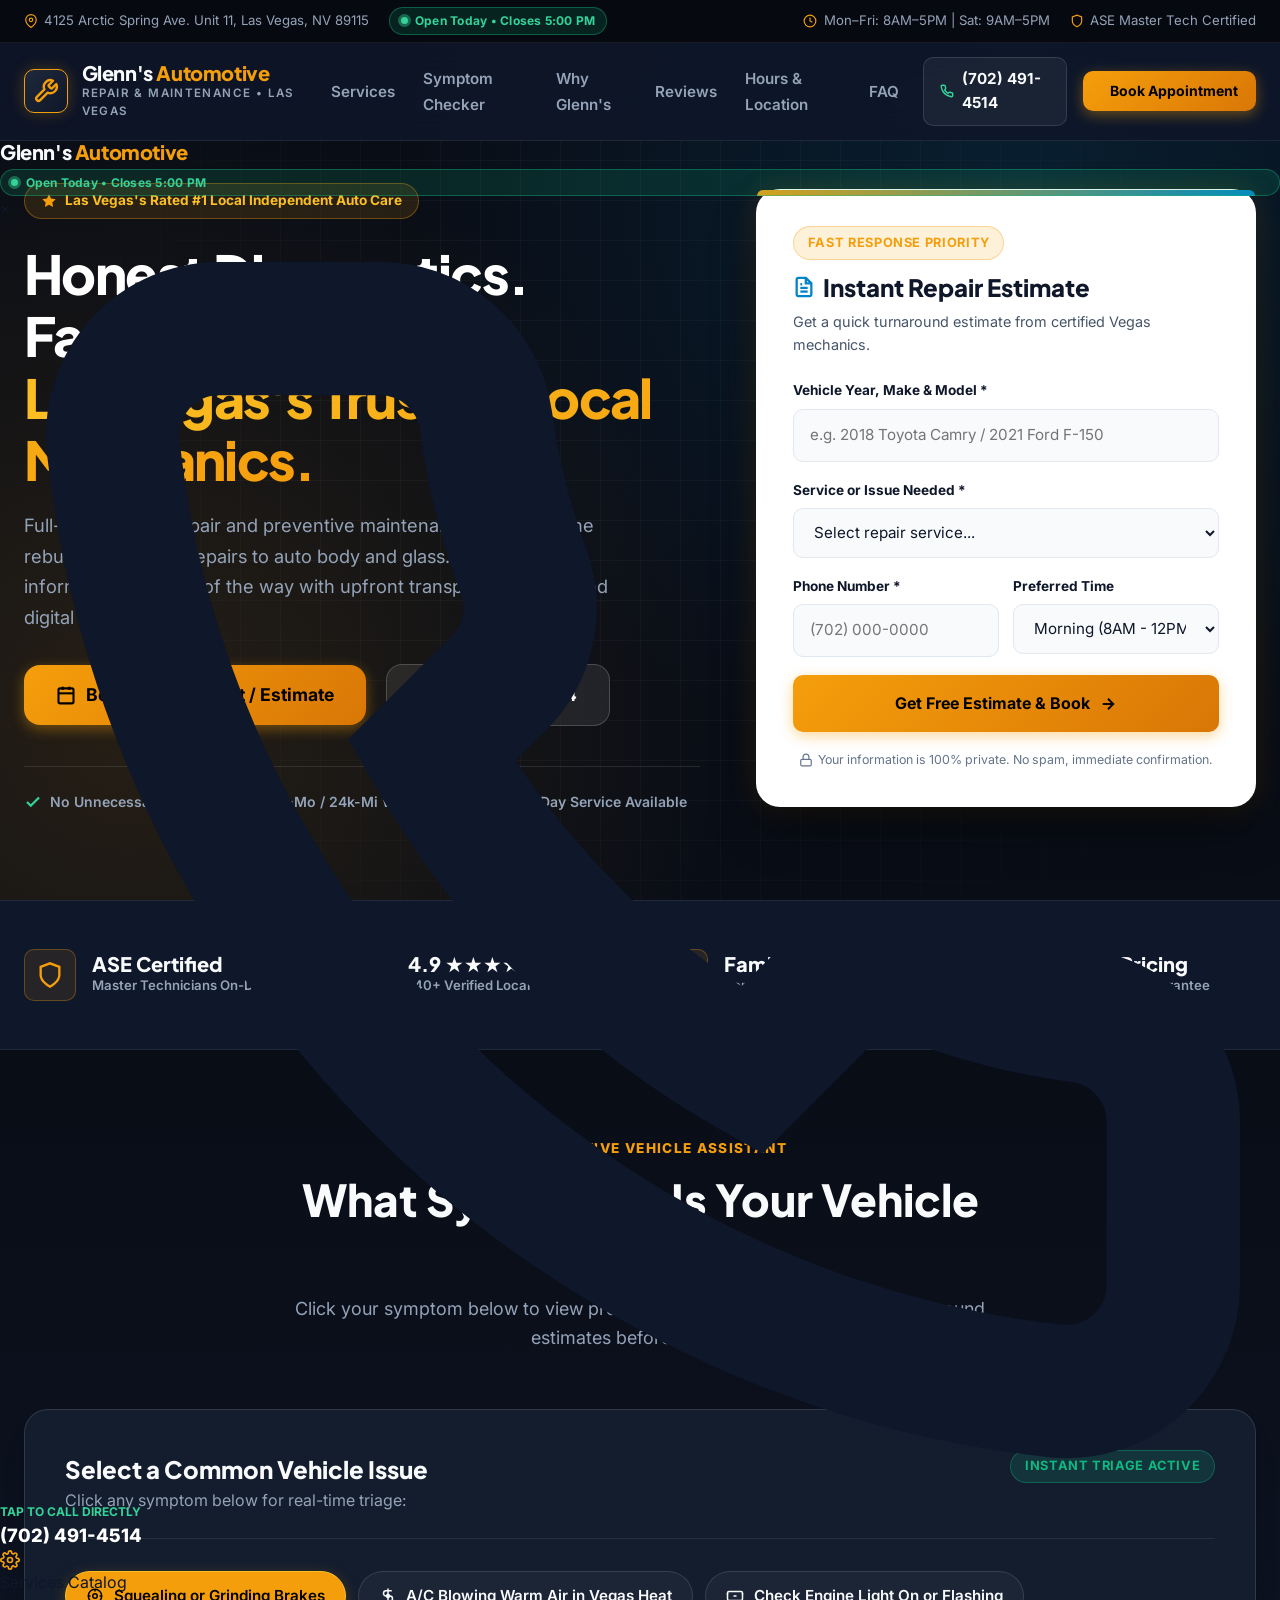
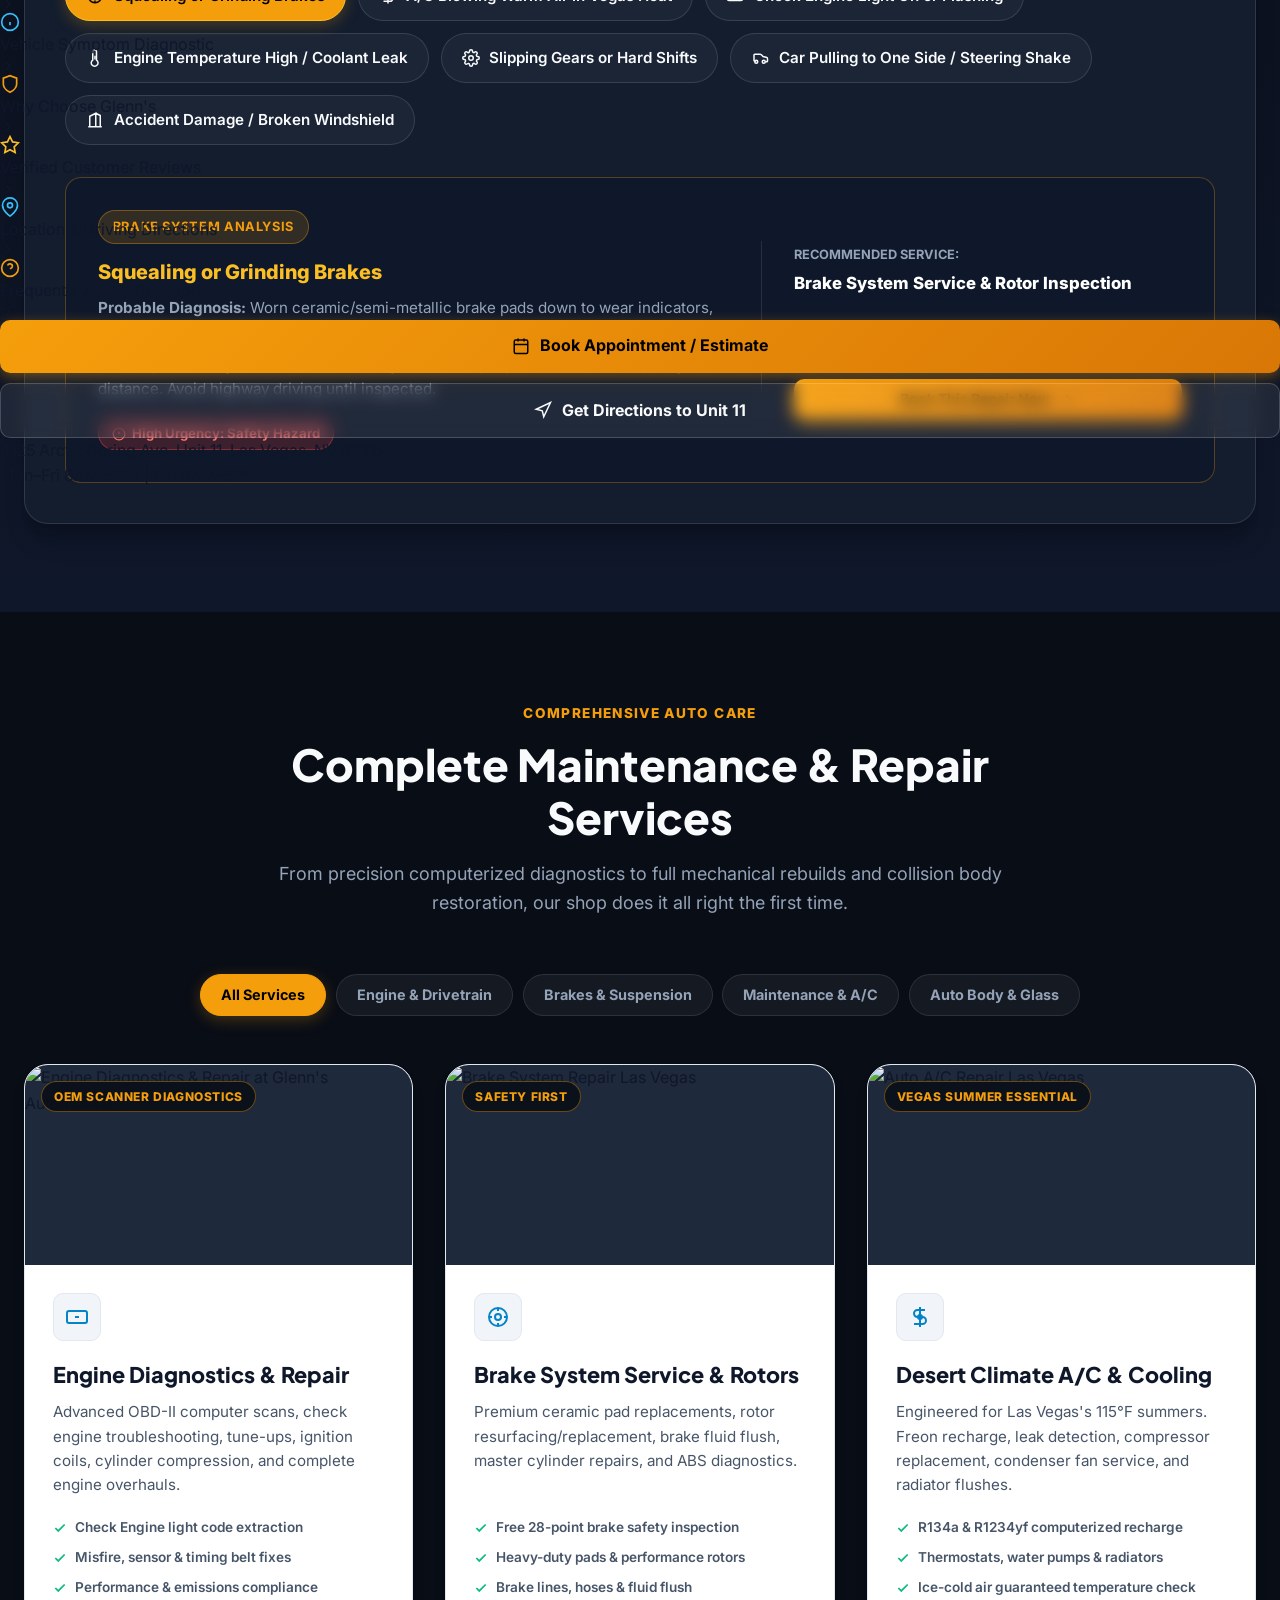
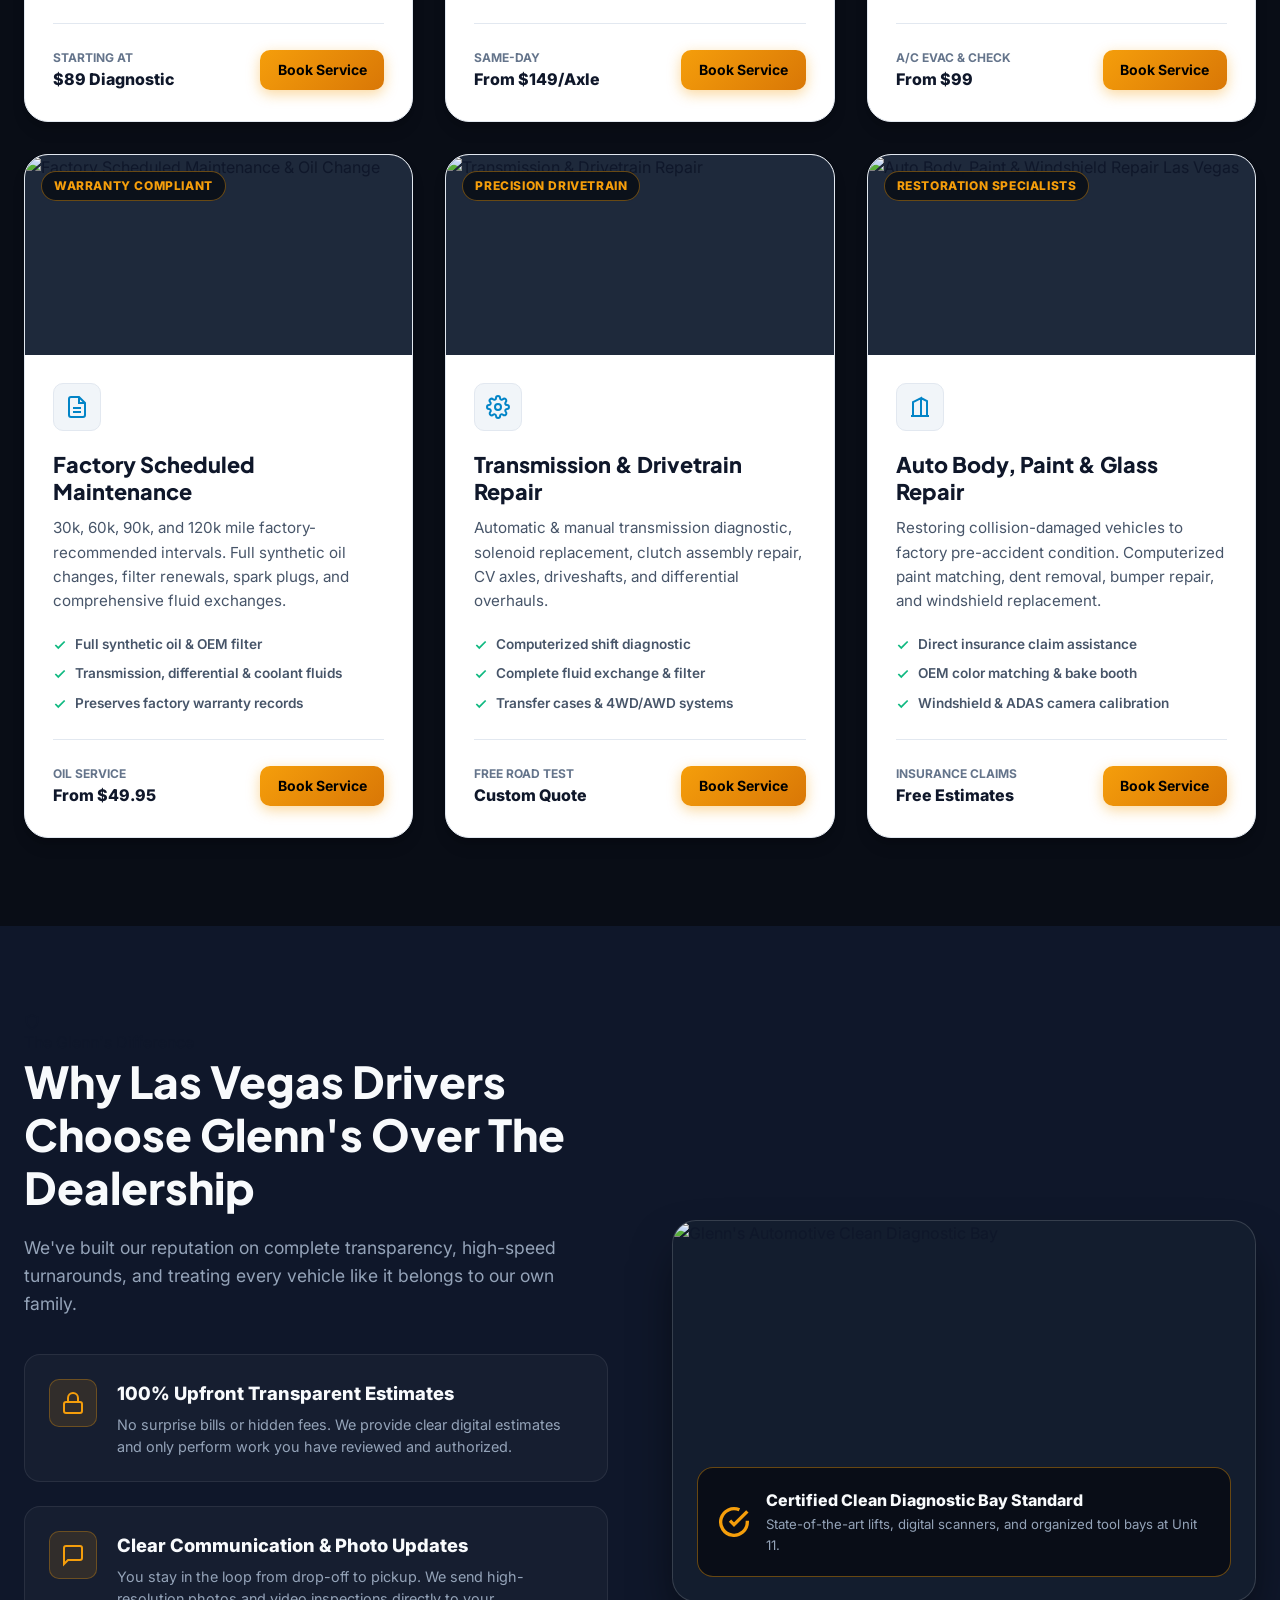
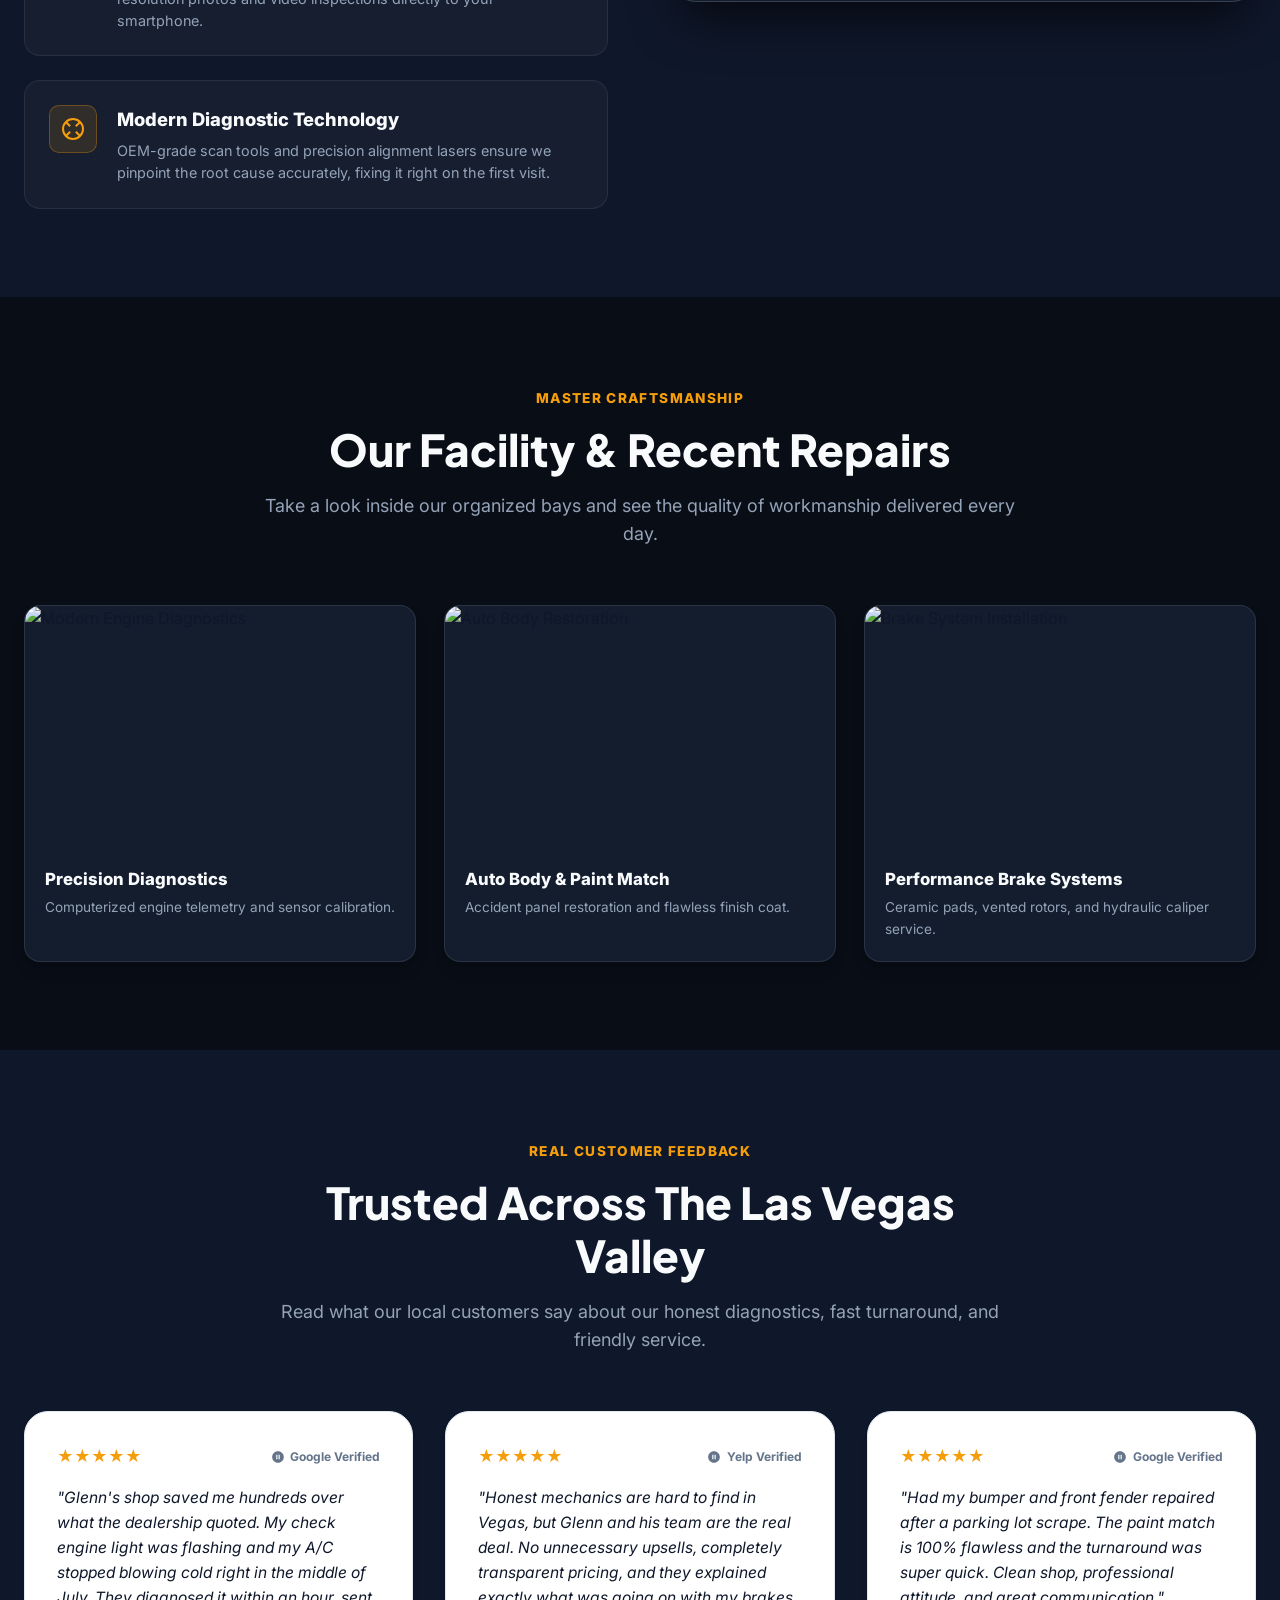
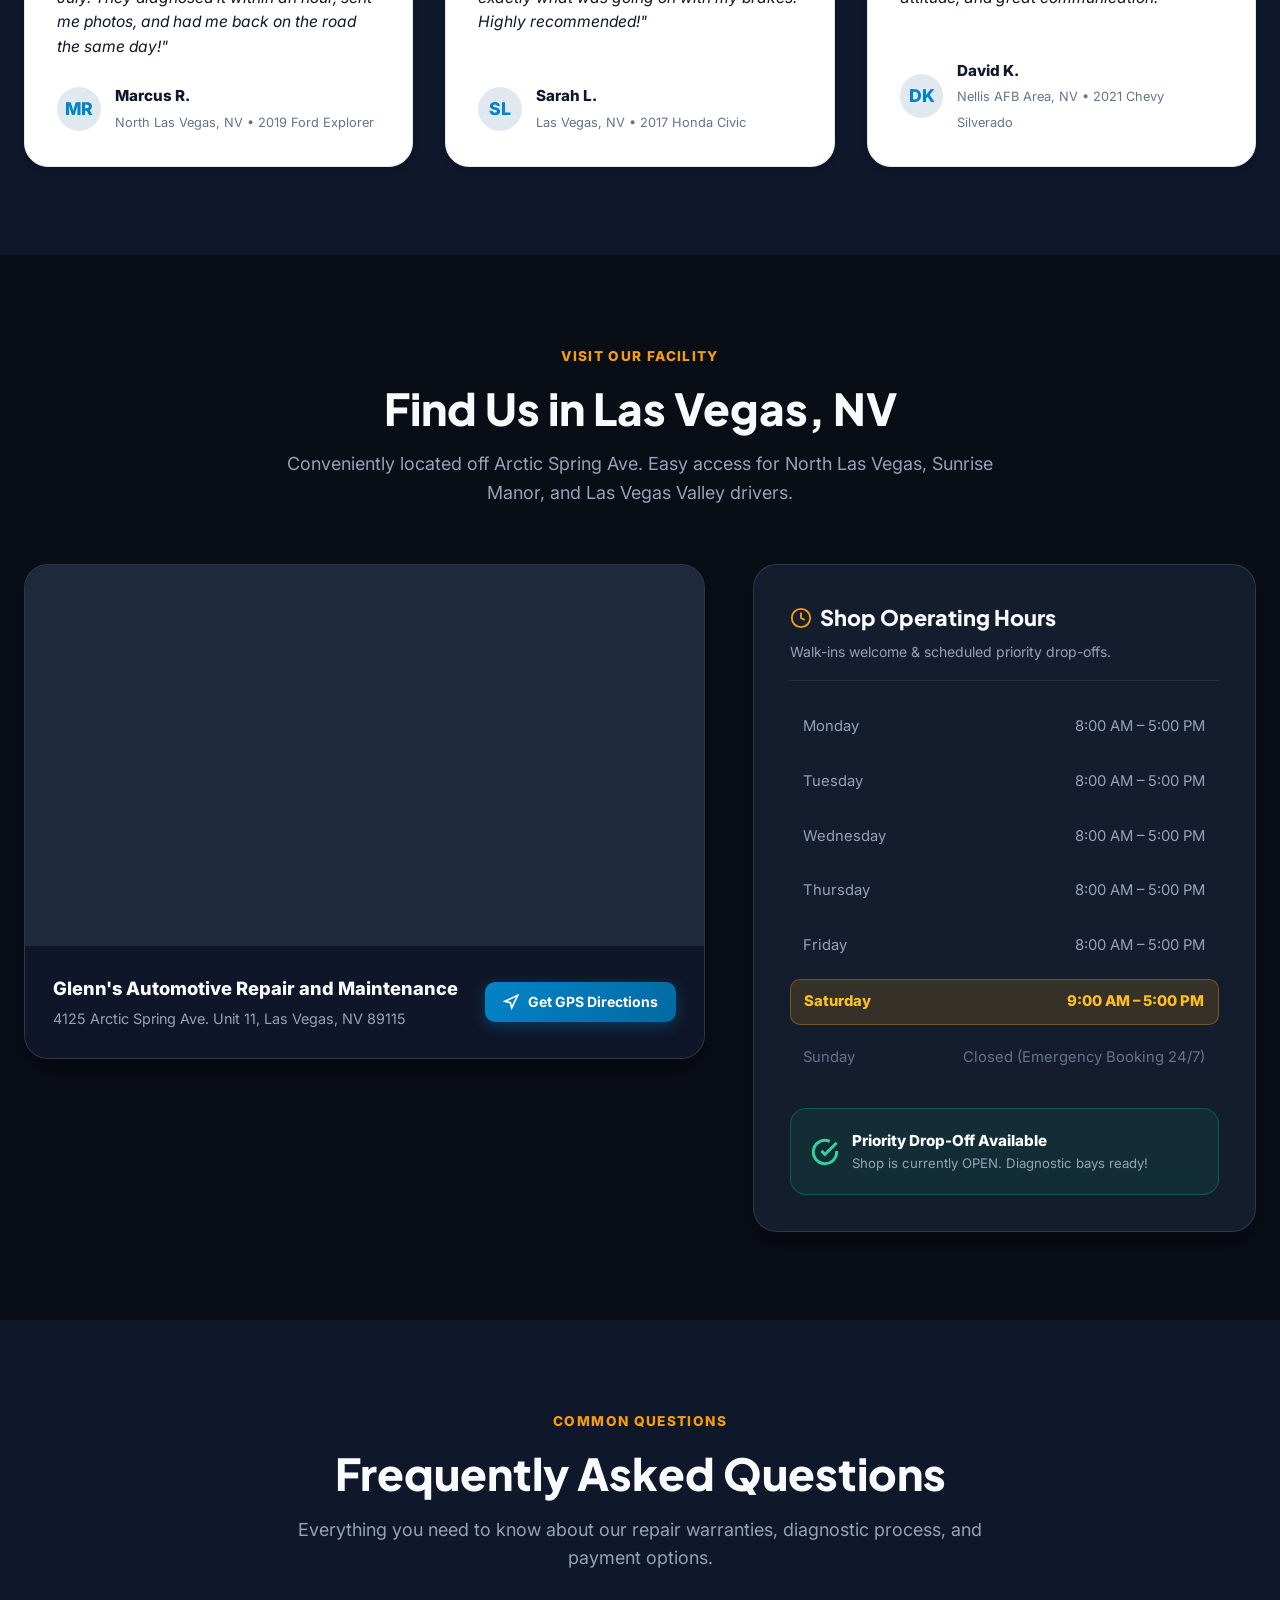
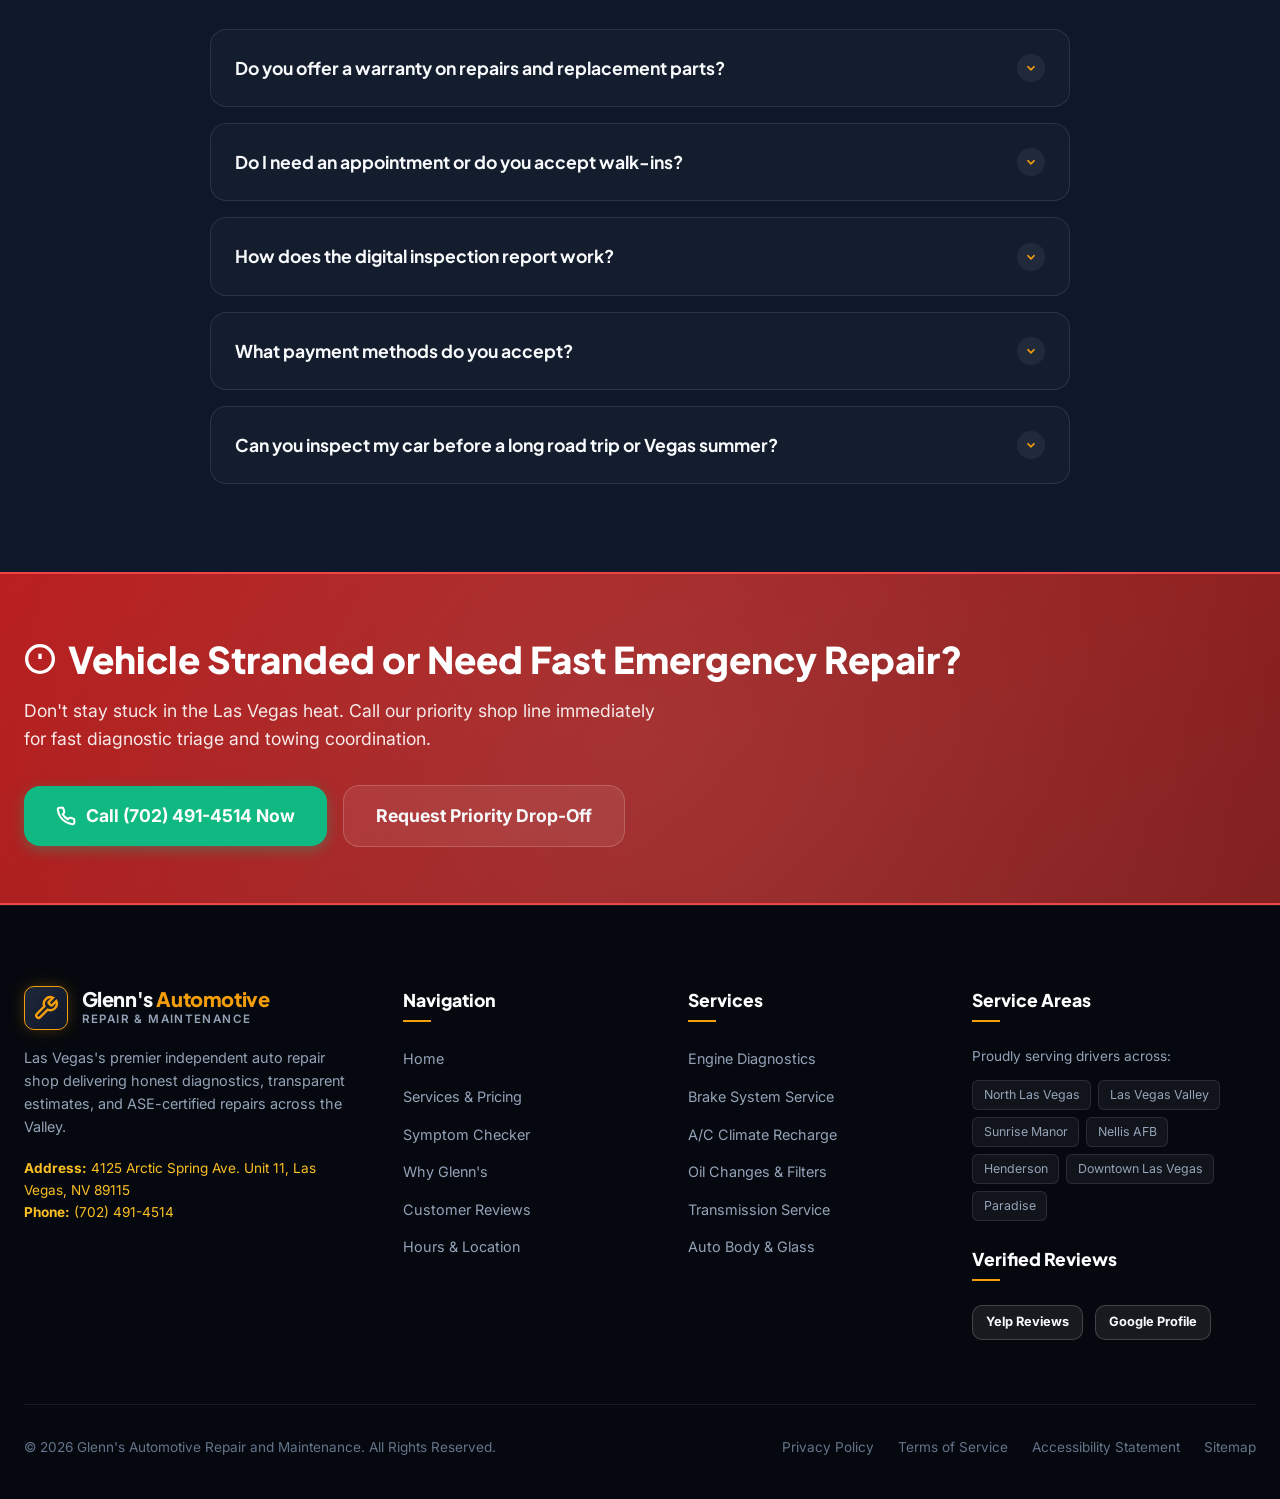
==== commit 87a24a2f: "Streamline mobile layout: 2-col symptom grid, clean 2-button sticky bar, uncrowded hero" ====
--- a/index.html
+++ b/index.html
@@ -136,10 +136,7 @@
           </div>
           <div class="brand-text">
             <div class="brand-title">Glenn's <span>Automotive</span></div>
-            <div class="brand-subtitle">
-              <span class="mobile-live-dot pulse-dot"></span>
-              <span>Repair &amp; Maintenance • Las Vegas</span>
-            </div>
+            <div class="brand-subtitle">Repair &amp; Maintenance • Las Vegas</div>
           </div>
         </a>
 
@@ -255,14 +252,6 @@
     <div class="container hero-layout">
       <!-- Left Content -->
       <div class="hero-content">
-        <div class="mobile-emergency-callout">
-          <span class="callout-badge"><span class="pulse-dot"></span> Emergency Call</span>
-          <a href="tel:+17024914514" class="callout-link">
-            <span>Stranded or Warning Light? Call <strong>(702) 491-4514</strong></span>
-            <svg viewBox="0 0 24 24" width="16" height="16" fill="none" stroke="currentColor" stroke-width="2.5"><polyline points="9 18 15 12 9 6"/></svg>
-          </a>
-        </div>
-
         <div class="hero-trust-tag">
           <svg viewBox="0 0 24 24" fill="currentColor"><path d="M12 2l3.09 6.26L22 9.27l-5 4.87 1.18 6.88L12 17.77l-6.18 3.25L7 14.14 2 9.27l6.91-1.01L12 2z"/></svg>
           <span>Las Vegas's Rated #1 Local Independent Auto Care</span>
@@ -1164,17 +1153,13 @@
   <!-- ==================== 13. MOBILE STICKY FLOATING ACTION BAR ==================== -->
   <div class="mobile-sticky-bar">
     <div class="mobile-bar-inner">
-      <a href="tel:+17024914514" class="btn btn-call btn-sm" style="padding: 0.65rem 0.5rem; font-size: 0.85rem;">
-        <svg width="16" height="16" viewBox="0 0 24 24" fill="none" stroke="currentColor" stroke-width="2.5"><path d="M22 16.92v3a2 2 0 0 1-2.18 2 19.79 19.79 0 0 1-8.63-3.07 19.5 19.5 0 0 1-6-6 19.79 19.79 0 0 1-3.07-8.67A2 2 0 0 1 4.11 2h3a2 2 0 0 1 2 1.72 12.84 12.84 0 0 0 .7 2.81 2 2 0 0 1-.45 2.11L8.09 9.91a16 16 0 0 0 6 6l1.27-1.27a2 2 0 0 1 2.11-.45 12.84 12.84 0 0 0 2.81.7A2 2 0 0 1 22 16.92z"/></svg>
-        <span>Call Now</span>
+      <a href="tel:+17024914514" class="btn btn-call btn-mobile-action" aria-label="Call Glenn's Automotive Repair at (702) 491-4514">
+        <svg width="18" height="18" viewBox="0 0 24 24" fill="none" stroke="currentColor" stroke-width="2.5"><path d="M22 16.92v3a2 2 0 0 1-2.18 2 19.79 19.79 0 0 1-8.63-3.07 19.5 19.5 0 0 1-6-6 19.79 19.79 0 0 1-3.07-8.67A2 2 0 0 1 4.11 2h3a2 2 0 0 1 2 1.72 12.84 12.84 0 0 0 .7 2.81 2 2 0 0 1-.45 2.11L8.09 9.91a16 16 0 0 0 6 6l1.27-1.27a2 2 0 0 1 2.11-.45 12.84 12.84 0 0 0 2.81.7A2 2 0 0 1 22 16.92z"/></svg>
+        <span>(702) 491-4514</span>
       </a>
-      <a href="https://maps.google.com/maps?daddr=4125+Arctic+Spring+Ave.+Unit+11,+Las+Vegas,+NV+89115" target="_blank" rel="noopener" class="btn btn-secondary btn-sm" style="padding: 0.65rem 0.5rem; font-size: 0.85rem;">
-        <svg width="16" height="16" viewBox="0 0 24 24" fill="none" stroke="currentColor" stroke-width="2.5"><polygon points="3 11 22 2 13 21 11 13 3 11"/></svg>
-        <span>Directions</span>
-      </a>
-      <button type="button" class="btn btn-primary btn-sm" style="padding: 0.65rem 0.5rem; font-size: 0.85rem;" onclick="window.GlennsApp.openBookingModal()">
-        <svg width="16" height="16" viewBox="0 0 24 24" fill="none" stroke="currentColor" stroke-width="2.5"><rect x="3" y="4" width="18" height="18" rx="2" ry="2"/><line x1="16" y1="2" x2="16" y2="6"/><line x1="8" y1="2" x2="8" y2="6"/></svg>
-        <span>Book Slot</span>
+      <button type="button" class="btn btn-primary btn-mobile-action" onclick="window.GlennsApp.openBookingModal()">
+        <svg width="18" height="18" viewBox="0 0 24 24" fill="none" stroke="currentColor" stroke-width="2.5"><rect x="3" y="4" width="18" height="18" rx="2" ry="2"/><line x1="16" y1="2" x2="16" y2="6"/><line x1="8" y1="2" x2="8" y2="6"/><line x1="3" y1="10" x2="21" y2="10"/></svg>
+        <span>Book Estimate</span>
       </button>
     </div>
   </div>
--- a/css/style.css
+++ b/css/style.css
@@ -523,33 +523,6 @@
   color: var(--text-light);
 }
 
-.mobile-nav-drawer {
-  display: none;
-  position: fixed;
-  top: 70px;
-  left: 0;
-  width: 100%;
-  background: rgba(9, 13, 22, 0.98);
-  border-bottom: 2px solid var(--accent-amber);
-  padding: 1.5rem;
-  flex-direction: column;
-  gap: 1rem;
-  box-shadow: 0 15px 30px rgba(0, 0, 0, 0.8);
-  z-index: 999;
-}
-
-.mobile-nav-drawer.active {
-  display: flex;
-}
-
-.mobile-nav-link {
-  font-size: 1.1rem;
-  font-weight: 700;
-  color: var(--text-light);
-  padding: 0.75rem 0;
-  border-bottom: 1px solid rgba(255, 255, 255, 0.08);
-}
-
 /* --- HERO SECTION --- */
 .hero-section {
   position: relative;
@@ -590,52 +563,6 @@
 
 .hero-content {
   color: var(--text-light);
-}
-
-.mobile-emergency-callout {
-  display: none;
-  background: rgba(239, 68, 68, 0.15);
-  border: 1px solid rgba(239, 68, 68, 0.4);
-  border-radius: var(--radius-md);
-  padding: 0.65rem 1rem;
-  margin-bottom: 1.25rem;
-  align-items: center;
-  justify-content: space-between;
-  gap: 0.75rem;
-  text-align: left;
-}
-
-@media (max-width: 768px) {
-  .mobile-emergency-callout {
-    display: flex;
-    flex-direction: column;
-    align-items: flex-start;
-    gap: 0.4rem;
-  }
-}
-
-.callout-badge {
-  display: inline-flex;
-  align-items: center;
-  gap: 0.4rem;
-  font-size: 0.75rem;
-  font-weight: 800;
-  color: #f87171;
-  text-transform: uppercase;
-}
-
-.callout-link {
-  display: inline-flex;
-  align-items: center;
-  justify-content: space-between;
-  width: 100%;
-  color: #ffffff;
-  font-size: 0.875rem;
-  font-weight: 600;
-}
-
-.callout-link strong {
-  color: #fbbf24;
 }
 
 .hero-trust-tag {
@@ -1863,8 +1790,8 @@
 
 .mobile-bar-inner {
   display: grid;
-  grid-template-columns: 1.2fr 1fr 1fr;
-  gap: 0.5rem;
+  grid-template-columns: 1fr 1fr;
+  gap: 0.65rem;
 }
 
 /* --- MODAL SYSTEM --- */
@@ -2023,80 +1950,98 @@
 
 @media (max-width: 768px) {
   /* Hide desktop-only elements */
-  .utility-bar {
-    display: none !important;
-  }
-  .nav-links {
-    display: none !important;
-  }
+  .utility-bar,
+  .nav-links,
   .nav-book-btn {
     display: none !important;
   }
-  
+
+  /* Body & Layout Padding for Floating Bottom Bar */
+  body {
+    padding-bottom: calc(4.75rem + env(safe-area-inset-bottom, 0px));
+  }
+
+  .container {
+    padding-left: 1.15rem;
+    padding-right: 1.15rem;
+  }
+
+  .section-padding {
+    padding-top: 3.5rem;
+    padding-bottom: 3.5rem;
+  }
+
+  .section-header {
+    margin-bottom: 2rem;
+  }
+
+  .section-title {
+    font-size: 1.75rem;
+  }
+
+  .section-subtitle {
+    font-size: 0.95rem;
+  }
+
   /* Mobile Header Navigation */
   .site-header {
     background: rgba(9, 13, 22, 0.98);
   }
+
   .main-nav {
-    padding: 0.65rem 0;
-    background: transparent;
-  }
+    padding: 0.75rem 0;
+  }
+
   .nav-container {
-    gap: 0.75rem;
-  }
+    justify-content: space-between;
+  }
+
   .brand-logo {
     gap: 0.65rem;
-    min-width: 0;
-  }
+  }
+
   .brand-icon-box {
     width: 38px;
     height: 38px;
   }
+
   .brand-icon-box svg {
-    width: 22px;
-    height: 22px;
-  }
+    width: 20px;
+    height: 20px;
+  }
+
   .brand-title {
-    font-size: 1.1rem;
-    white-space: nowrap;
-    overflow: hidden;
-    text-overflow: ellipsis;
-  }
+    font-size: 1.15rem;
+  }
+
   .brand-subtitle {
-    font-size: 0.68rem;
-    display: flex;
-    align-items: center;
-    gap: 0.35rem;
-  }
-  .mobile-live-dot {
-    display: inline-block;
-    width: 6px;
-    height: 6px;
-    background: #34d399;
-    flex-shrink: 0;
-  }
+    font-size: 0.72rem;
+  }
+
   .nav-actions {
     gap: 0.5rem;
-    flex-shrink: 0;
-  }
+  }
+
   .nav-phone-btn {
-    padding: 0.45rem 0.75rem;
+    padding: 0.5rem 0.75rem;
     font-size: 0.85rem;
     background: rgba(16, 185, 129, 0.15);
     border-color: rgba(16, 185, 129, 0.4);
     color: #34d399;
   }
+
   .nav-phone-btn svg {
     width: 15px;
     height: 15px;
   }
+
   .mobile-menu-toggle {
     display: flex;
-    width: 38px;
-    height: 38px;
-  }
-
-  /* Rich Mobile Drawer & Backdrop */
+    width: 40px;
+    height: 40px;
+  }
+
+  /* Mobile Slide-In Navigation Drawer */
   .drawer-backdrop {
     display: none;
     position: fixed;
@@ -2104,28 +2049,29 @@
     left: 0;
     width: 100%;
     height: 100%;
-    background: rgba(0, 0, 0, 0.7);
+    background: rgba(0, 0, 0, 0.75);
     backdrop-filter: blur(4px);
     -webkit-backdrop-filter: blur(4px);
     z-index: 1001;
     opacity: 0;
     transition: opacity 0.3s ease;
   }
+
   .drawer-backdrop.active {
     display: block;
     opacity: 1;
   }
+
   .mobile-nav-drawer {
     display: flex;
     position: fixed;
     top: 0;
     right: 0;
-    width: min(340px, 86vw);
+    width: min(320px, 85vw);
     height: 100%;
     height: 100dvh;
     background: #0b0f19;
     border-left: 1px solid rgba(245, 158, 11, 0.3);
-    border-bottom: none;
     box-shadow: -15px 0 35px rgba(0, 0, 0, 0.8);
     z-index: 1002;
     transform: translateX(100%);
@@ -2134,33 +2080,36 @@
     justify-content: space-between;
     padding: 0;
     overflow-y: auto;
-    -webkit-overflow-scrolling: touch;
-  }
+  }
+
   .mobile-nav-drawer.active {
     transform: translateX(0);
   }
+
   .mobile-drawer-top {
-    padding: 1.25rem 1.25rem 1rem 1.25rem;
+    padding: 1.25rem;
     border-bottom: 1px solid rgba(255, 255, 255, 0.08);
   }
+
   .drawer-brand-row {
     display: flex;
     justify-content: space-between;
     align-items: flex-start;
     margin-bottom: 1rem;
   }
+
   .drawer-close-btn {
-    width: 34px;
-    height: 34px;
+    width: 36px;
+    height: 36px;
     border-radius: 50%;
     background: rgba(255, 255, 255, 0.08);
     color: #ffffff;
     font-size: 1.4rem;
-    line-height: 1;
     display: flex;
     align-items: center;
     justify-content: center;
   }
+
   .mobile-drawer-call-banner {
     display: flex;
     align-items: center;
@@ -2170,6 +2119,7 @@
     border-radius: var(--radius-md);
     padding: 0.75rem 1rem;
   }
+
   .call-banner-icon {
     width: 36px;
     height: 36px;
@@ -2181,38 +2131,45 @@
     justify-content: center;
     flex-shrink: 0;
   }
+
   .call-banner-icon svg {
     width: 18px;
     height: 18px;
   }
+
   .mobile-drawer-links {
     display: flex;
     flex-direction: column;
-    padding: 0.75rem 1.25rem;
+    padding: 0.5rem 1.25rem;
     flex-grow: 1;
   }
+
   .mobile-nav-link {
     display: flex;
     align-items: center;
     justify-content: space-between;
     gap: 0.75rem;
-    padding: 0.95rem 0;
-    font-size: 1rem;
+    padding: 0.9rem 0;
+    font-size: 0.975rem;
     font-weight: 700;
     color: var(--text-light);
     border-bottom: 1px solid rgba(255, 255, 255, 0.05);
   }
+
   .mobile-nav-link span {
     flex-grow: 1;
   }
+
   .chevron-icon {
     color: var(--text-muted);
   }
+
   .mobile-drawer-bottom {
     padding: 1.25rem;
     background: #070a12;
     border-top: 1px solid rgba(255, 255, 255, 0.08);
   }
+
   .mobile-drawer-address {
     font-size: 0.75rem;
     color: var(--text-light-muted);
@@ -2221,213 +2178,246 @@
     line-height: 1.4;
   }
 
-  /* Body & Layout Padding for Floating Bottom Bar */
-  body {
-    padding-bottom: calc(4.75rem + env(safe-area-inset-bottom, 0px));
-  }
-  .section-padding {
-    padding-top: 3.5rem;
-    padding-bottom: 3.5rem;
-  }
-  .section-header {
-    margin-bottom: 2.25rem;
-  }
-
-  /* Hero Section Mobile Optimization */
+  /* Hero Section */
   .hero-section {
-    padding-top: 5.5rem;
-    padding-bottom: 2.5rem;
+    padding-top: 6.5rem;
+    padding-bottom: 2.75rem;
     min-height: auto;
   }
+
+  .hero-content {
+    text-align: center;
+  }
+
+  .hero-trust-tag {
+    margin-bottom: 1rem;
+    font-size: 0.78rem;
+    padding: 0.35rem 0.85rem;
+  }
+
   .hero-headline {
-    font-size: clamp(1.85rem, 6.5vw, 2.4rem);
-    line-height: 1.2;
+    font-size: clamp(2rem, 7.5vw, 2.5rem);
+    line-height: 1.18;
     margin-bottom: 1rem;
-  }
+    letter-spacing: -0.02em;
+  }
+
   .hero-subheadline {
-    font-size: 1rem;
+    font-size: 0.95rem;
     line-height: 1.55;
     margin-bottom: 1.5rem;
-  }
+    margin-left: auto;
+    margin-right: auto;
+  }
+
   .hero-action-row {
     flex-direction: column;
     gap: 0.75rem;
     width: 100%;
-    margin-bottom: 1.75rem;
-  }
+    margin-bottom: 1.5rem;
+  }
+
   .hero-action-row .btn {
     width: 100%;
-  }
+    height: 48px;
+    font-size: 1rem;
+  }
+
   .hero-guarantee-pills {
-    gap: 0.85rem;
-    justify-content: flex-start;
-    padding-top: 1rem;
-  }
+    justify-content: center;
+    gap: 0.75rem;
+    flex-wrap: wrap;
+    padding-top: 0.75rem;
+  }
+
   .guarantee-item {
     font-size: 0.8rem;
   }
 
-  /* Hero Quick Form Widget on Mobile */
+  /* Quick Estimate Form Card */
   .hero-widget-card {
-    padding: 1.35rem 1.2rem;
+    padding: 1.5rem 1.25rem;
     border-radius: var(--radius-lg);
   }
+
   .widget-header h3 {
     font-size: 1.25rem;
   }
+
+  .widget-header p {
+    font-size: 0.85rem;
+  }
+
   .form-row-2 {
     grid-template-columns: 1fr;
     gap: 1rem;
   }
-  /* Ensure 16px font size on inputs to prevent iOS Safari auto-zoom */
+
   .form-control, input, select, textarea {
     font-size: 16px !important;
-    padding: 0.85rem 0.95rem;
+    padding: 0.75rem 0.85rem;
     border-radius: var(--radius-md);
   }
 
-  /* Proof Section Mobile 2x2 Grid */
+  /* Proof Bar - 2x2 Grid */
   .proof-section {
     padding: 1.75rem 0;
   }
+
   .proof-grid {
     grid-template-columns: 1fr 1fr;
-    gap: 1rem;
-  }
+    gap: 0.75rem;
+  }
+
   .proof-card {
+    padding: 0.85rem;
     gap: 0.65rem;
   }
+
   .proof-icon-box {
-    width: 42px;
-    height: 42px;
-  }
+    width: 40px;
+    height: 40px;
+  }
+
   .proof-icon-box svg {
-    width: 22px;
-    height: 22px;
-  }
+    width: 20px;
+    height: 20px;
+  }
+
   .proof-number {
     font-size: 1.05rem;
   }
+
   .proof-label {
     font-size: 0.72rem;
   }
 
-  /* Interactive Diagnostic Tool Mobile Touch Scrolling */
+  /* Interactive Symptom Diagnostic Tool */
   .diagnostic-box {
     padding: 1.35rem 1.15rem;
     border-radius: var(--radius-lg);
   }
+
   .diagnostic-headline-row {
     margin-bottom: 1.25rem;
-    padding-bottom: 1rem;
-  }
+    padding-bottom: 0.85rem;
+  }
+
   .diagnostic-headline-row h3 {
     font-size: 1.2rem;
   }
+
+  /* 2-column touch grid for symptoms - always visible, never cut off! */
   .symptom-chips {
+    display: grid;
+    grid-template-columns: 1fr 1fr;
+    gap: 0.6rem;
+    margin-bottom: 1.5rem;
+  }
+
+  .symptom-chip {
     display: flex;
-    overflow-x: auto;
-    flex-wrap: nowrap;
-    gap: 0.5rem;
-    padding-bottom: 0.75rem;
-    margin-bottom: 1.5rem;
-    -webkit-overflow-scrolling: touch;
-    scrollbar-width: none;
-    scroll-snap-type: x mandatory;
-  }
-  .symptom-chips::-webkit-scrollbar {
-    display: none;
-  }
-  .symptom-chip {
-    flex: 0 0 auto;
-    scroll-snap-align: start;
-    padding: 0.6rem 1rem;
-    font-size: 0.85rem;
-    white-space: nowrap;
-  }
+    align-items: center;
+    justify-content: center;
+    text-align: center;
+    padding: 0.75rem 0.5rem;
+    font-size: 0.825rem;
+    min-height: 46px;
+    border-radius: var(--radius-md);
+    white-space: normal;
+    line-height: 1.25;
+  }
+
   .diagnostic-result-panel {
     grid-template-columns: 1fr;
     gap: 1.25rem;
     padding: 1.25rem;
     border-radius: var(--radius-md);
   }
+
   .diag-right {
     border-left: none;
     border-top: 1px solid rgba(255, 255, 255, 0.1);
     padding-left: 0;
     padding-top: 1.25rem;
   }
+
   .diag-right .btn {
     width: 100%;
-    padding: 0.85rem;
-  }
-
-  /* Services Section Mobile Touch Scrolling Filter */
+    height: 48px;
+  }
+
+  /* Services Section - Clean wrap filter pills */
   .services-filter-bar {
     display: flex;
-    overflow-x: auto;
-    flex-wrap: nowrap;
-    justify-content: flex-start;
-    gap: 0.45rem;
-    padding-bottom: 0.75rem;
+    flex-wrap: wrap;
+    justify-content: center;
+    gap: 0.5rem;
     margin-bottom: 1.75rem;
-    -webkit-overflow-scrolling: touch;
-    scrollbar-width: none;
-  }
-  .services-filter-bar::-webkit-scrollbar {
-    display: none;
-  }
+  }
+
   .filter-btn {
-    flex: 0 0 auto;
-    padding: 0.5rem 1rem;
+    padding: 0.5rem 0.9rem;
     font-size: 0.825rem;
-    white-space: nowrap;
-  }
+  }
+
   .services-grid {
     grid-template-columns: 1fr;
     gap: 1.5rem;
   }
+
   .service-card {
     border-radius: var(--radius-lg);
   }
+
   .service-card-image-wrap {
-    height: 180px;
-  }
+    height: 190px;
+  }
+
   .service-card-body {
     padding: 1.25rem;
   }
+
   .service-card-title {
-    font-size: 1.2rem;
-  }
+    font-size: 1.25rem;
+  }
+
   .service-card-desc {
     font-size: 0.9rem;
   }
+
   .service-card-footer {
     flex-direction: column;
     align-items: stretch;
     gap: 0.85rem;
   }
+
   .service-card-footer .service-price-indicator {
-    flex-direction: row;
+    display: flex;
     justify-content: space-between;
     align-items: center;
   }
+
   .service-card-footer .btn {
     width: 100%;
-  }
-
-  /* The Glenn's Difference on Mobile */
+    height: 46px;
+  }
+
+  /* The Glenn's Difference */
   .pillar-card {
-    padding: 1.15rem;
+    padding: 1.25rem;
     gap: 0.85rem;
   }
+
   .pillar-icon-box {
     width: 42px;
     height: 42px;
   }
+
   .bay-showcase-image {
-    height: 240px;
-  }
+    height: 220px;
+  }
+
   .bay-floating-badge {
     position: static;
     margin-top: 1rem;
@@ -2435,107 +2425,134 @@
     padding: 0.85rem 1rem;
   }
 
-  /* Location, Map & Hours on Mobile */
+  /* Location, Map & Hours */
   .map-card-box, .hours-card {
     border-radius: var(--radius-lg);
-    padding: 1.25rem;
-  }
-  .map-card-box {
-    padding: 0;
-  }
+  }
+
   .map-embed-wrap {
-    height: 260px;
-  }
+    height: 250px;
+  }
+
   .map-card-footer {
     padding: 1.25rem;
     flex-direction: column;
     align-items: stretch;
     gap: 1rem;
   }
+
   .map-card-footer .btn {
     width: 100%;
-  }
+    height: 46px;
+  }
+
   .hours-row {
     font-size: 0.85rem;
     padding: 0.55rem 0.65rem;
   }
 
-  /* FAQ Section Mobile */
+  /* FAQ Section */
   .faq-question {
     padding: 1.15rem;
     font-size: 0.95rem;
   }
+
   .faq-answer {
     padding: 0 1.15rem;
     font-size: 0.875rem;
   }
+
   .faq-item.active .faq-answer {
     padding-bottom: 1.15rem;
   }
 
-  /* Emergency Banner Mobile */
+  /* Emergency Banner */
   .emergency-banner {
     padding: 2.5rem 0;
   }
+
   .emergency-layout {
     gap: 1.5rem;
   }
+
   .emergency-text h3 {
-    font-size: 1.4rem;
-  }
-  .emergency-text p {
-    font-size: 0.95rem;
-  }
+    font-size: 1.35rem;
+  }
+
   .emergency-actions {
     flex-direction: column;
     width: 100%;
   }
+
   .emergency-actions .btn {
     width: 100%;
-  }
-
-  /* Footer Mobile */
+    height: 48px;
+  }
+
+  /* Footer */
   .site-footer {
-    padding-top: 3.5rem;
+    padding-top: 3rem;
     padding-bottom: 1.5rem;
   }
+
   .footer-grid {
     grid-template-columns: 1fr;
     gap: 2rem;
-    margin-bottom: 2.5rem;
-  }
+    margin-bottom: 2rem;
+  }
+
   .footer-bottom-bar {
     flex-direction: column;
     text-align: center;
-    gap: 1rem;
-  }
+    gap: 0.85rem;
+  }
+
   .footer-bottom-links {
     flex-wrap: wrap;
     justify-content: center;
-    gap: 1rem;
-  }
-
-  /* Mobile Sticky Bottom Floating Action Bar */
+    gap: 0.85rem;
+  }
+
+  /* Mobile Sticky Bottom 2-Button Action Bar */
   .mobile-sticky-bar {
     display: block;
+    position: fixed;
+    bottom: 0;
+    left: 0;
+    width: 100%;
+    background: rgba(9, 13, 22, 0.98);
+    backdrop-filter: blur(16px);
+    -webkit-backdrop-filter: blur(16px);
+    border-top: 1px solid rgba(245, 158, 11, 0.3);
     padding: 0.65rem 0.85rem;
     padding-bottom: max(0.65rem, env(safe-area-inset-bottom, 0.65rem));
-  }
+    z-index: 1000;
+    box-shadow: 0 -8px 25px rgba(0, 0, 0, 0.7);
+  }
+
   .mobile-bar-inner {
-    grid-template-columns: 1.2fr 1fr 1fr;
-    gap: 0.4rem;
-  }
-  .mobile-bar-inner .btn {
-    padding: 0.65rem 0.35rem;
-    font-size: 0.8rem;
-    gap: 0.35rem;
-  }
-
-  /* Mobile Responsive Modal Sheet */
+    display: grid;
+    grid-template-columns: 1fr 1fr;
+    gap: 0.65rem;
+  }
+
+  .btn-mobile-action {
+    display: flex;
+    align-items: center;
+    justify-content: center;
+    gap: 0.45rem;
+    height: 48px;
+    border-radius: var(--radius-md);
+    font-size: 0.925rem;
+    font-weight: 700;
+  }
+
+  /* Mobile Booking Modal */
   .modal-overlay {
     padding: 0;
     align-items: flex-end;
   }
+
   .modal-container {
     width: 100%;
     max-width: 100%;
@@ -2544,16 +2561,20 @@
     border-radius: 20px 20px 0 0;
     margin: 0;
   }
+
   .modal-header {
     padding: 1.35rem 1.25rem 1rem 1.25rem;
   }
+
   .modal-header h3 {
     font-size: 1.25rem;
   }
+
   .modal-body {
     padding: 1.25rem;
     padding-bottom: max(1.5rem, env(safe-area-inset-bottom, 1.5rem));
   }
+
   .modal-close-btn {
     top: 1rem;
     right: 1rem;
@@ -2563,20 +2584,23 @@
   }
 }
 
-/* Extra small mobile adjustments (iPhone SE / 360px) */
+/* Small devices (iPhone SE / 360px) */
 @media (max-width: 380px) {
   .nav-phone-text {
     display: none;
   }
   .brand-title {
-    font-size: 1rem;
+    font-size: 1.05rem;
   }
   .brand-icon-box {
     width: 34px;
     height: 34px;
   }
-  .mobile-bar-inner .btn span {
-    font-size: 0.72rem;
-  }
-}
-
+  .symptom-chips {
+    grid-template-columns: 1fr;
+  }
+  .btn-mobile-action {
+    font-size: 0.85rem;
+  }
+}
+
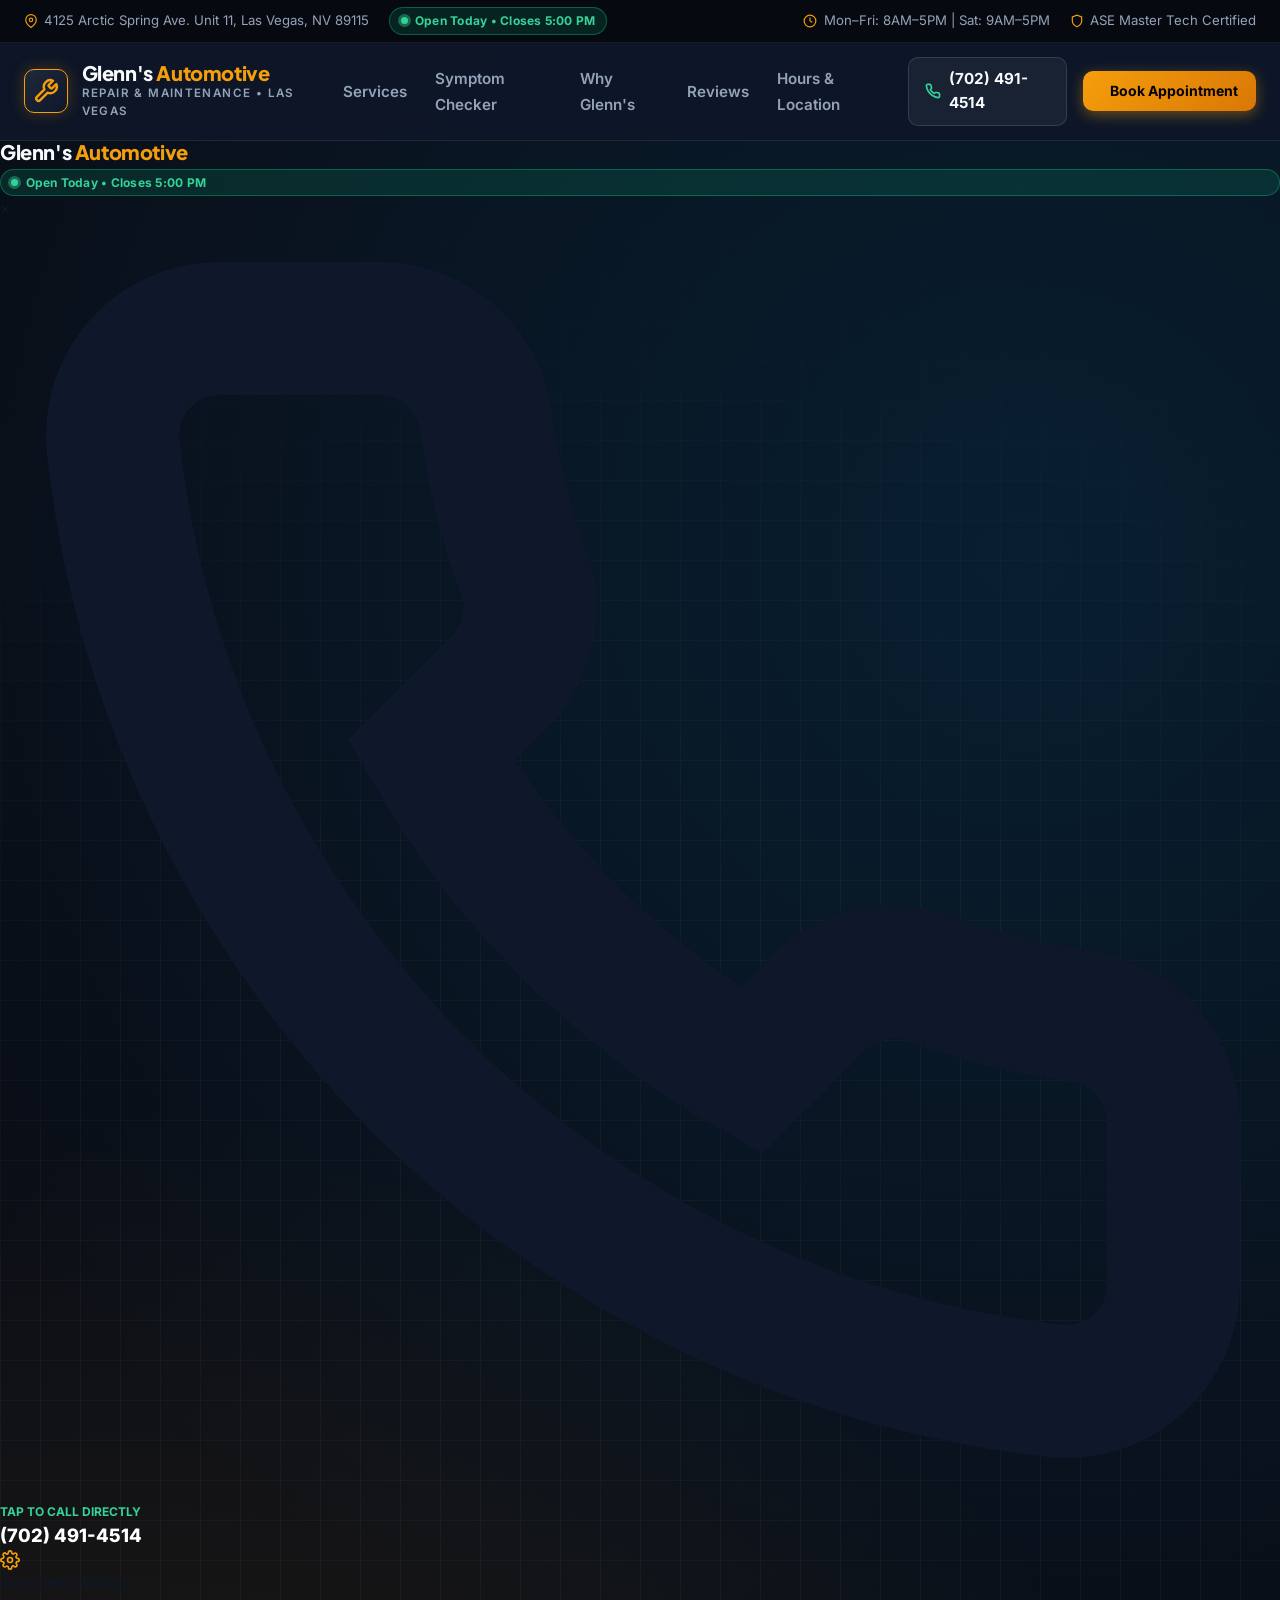
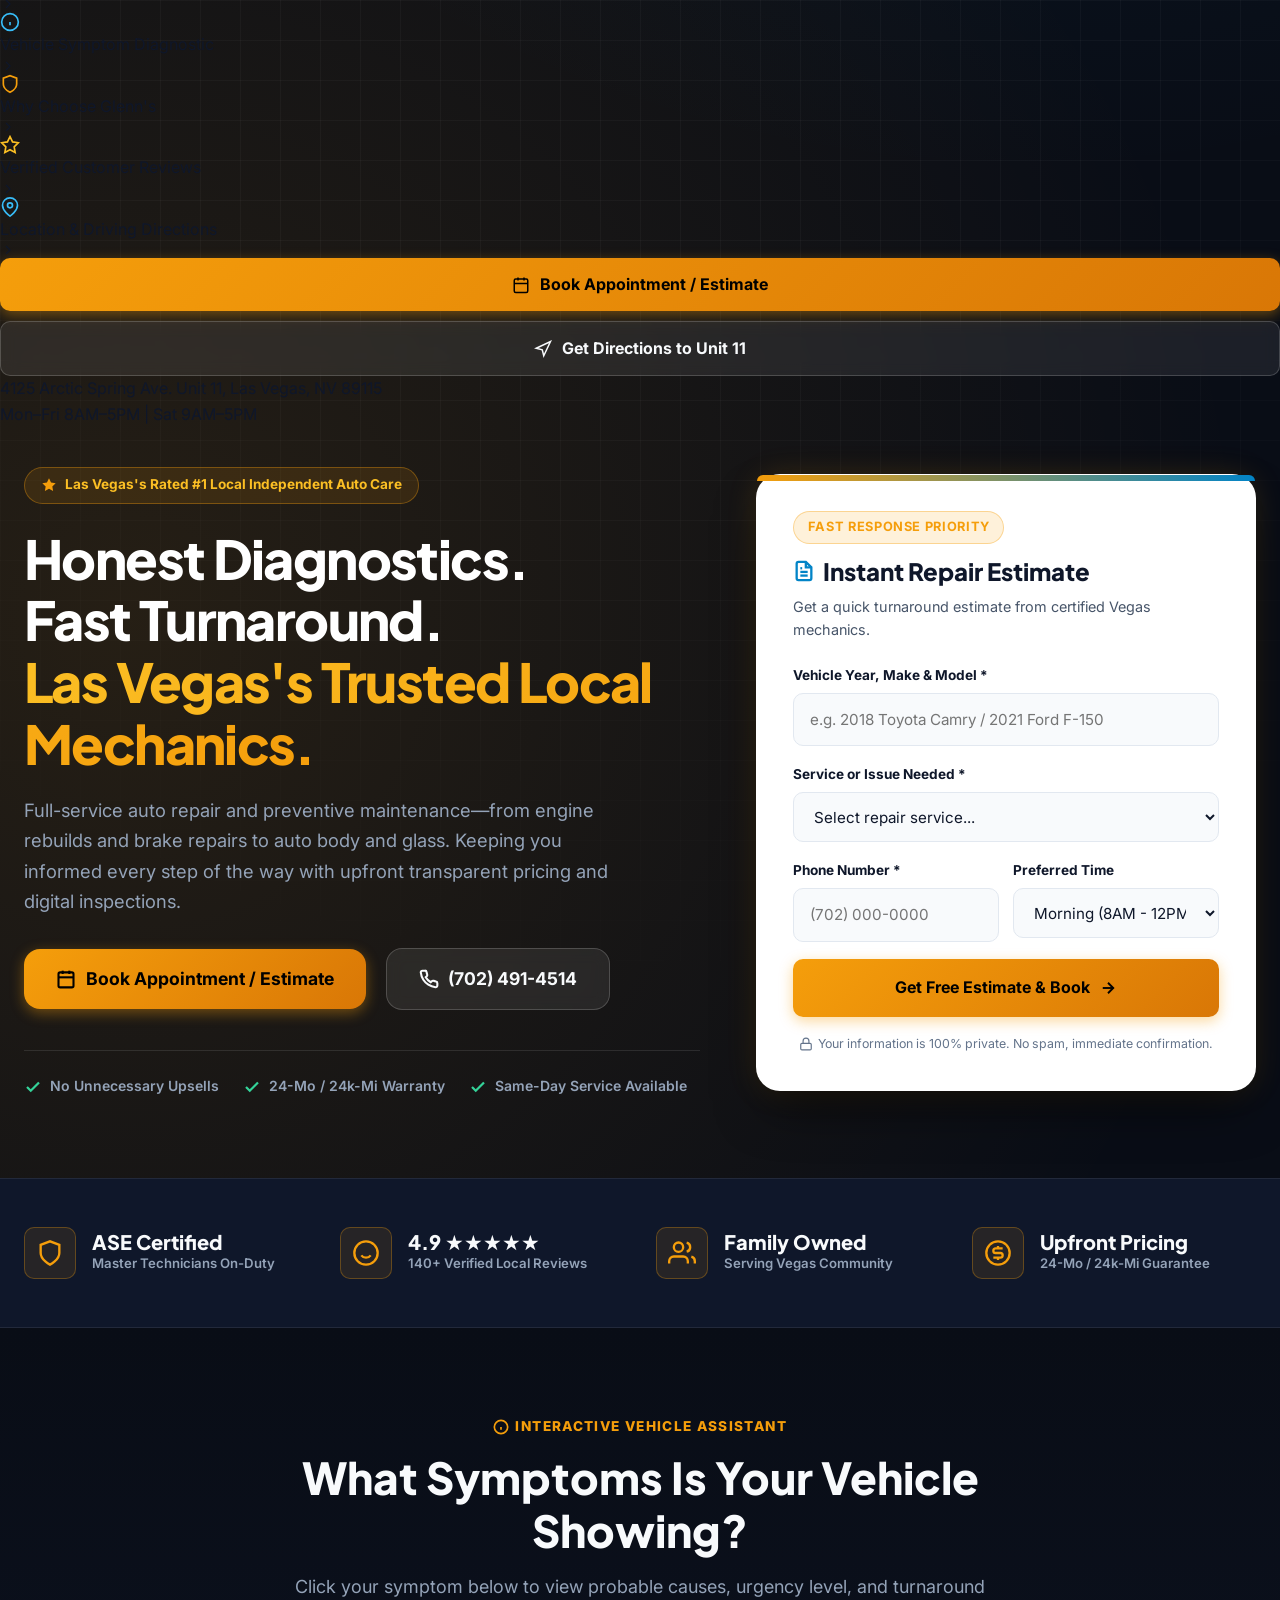
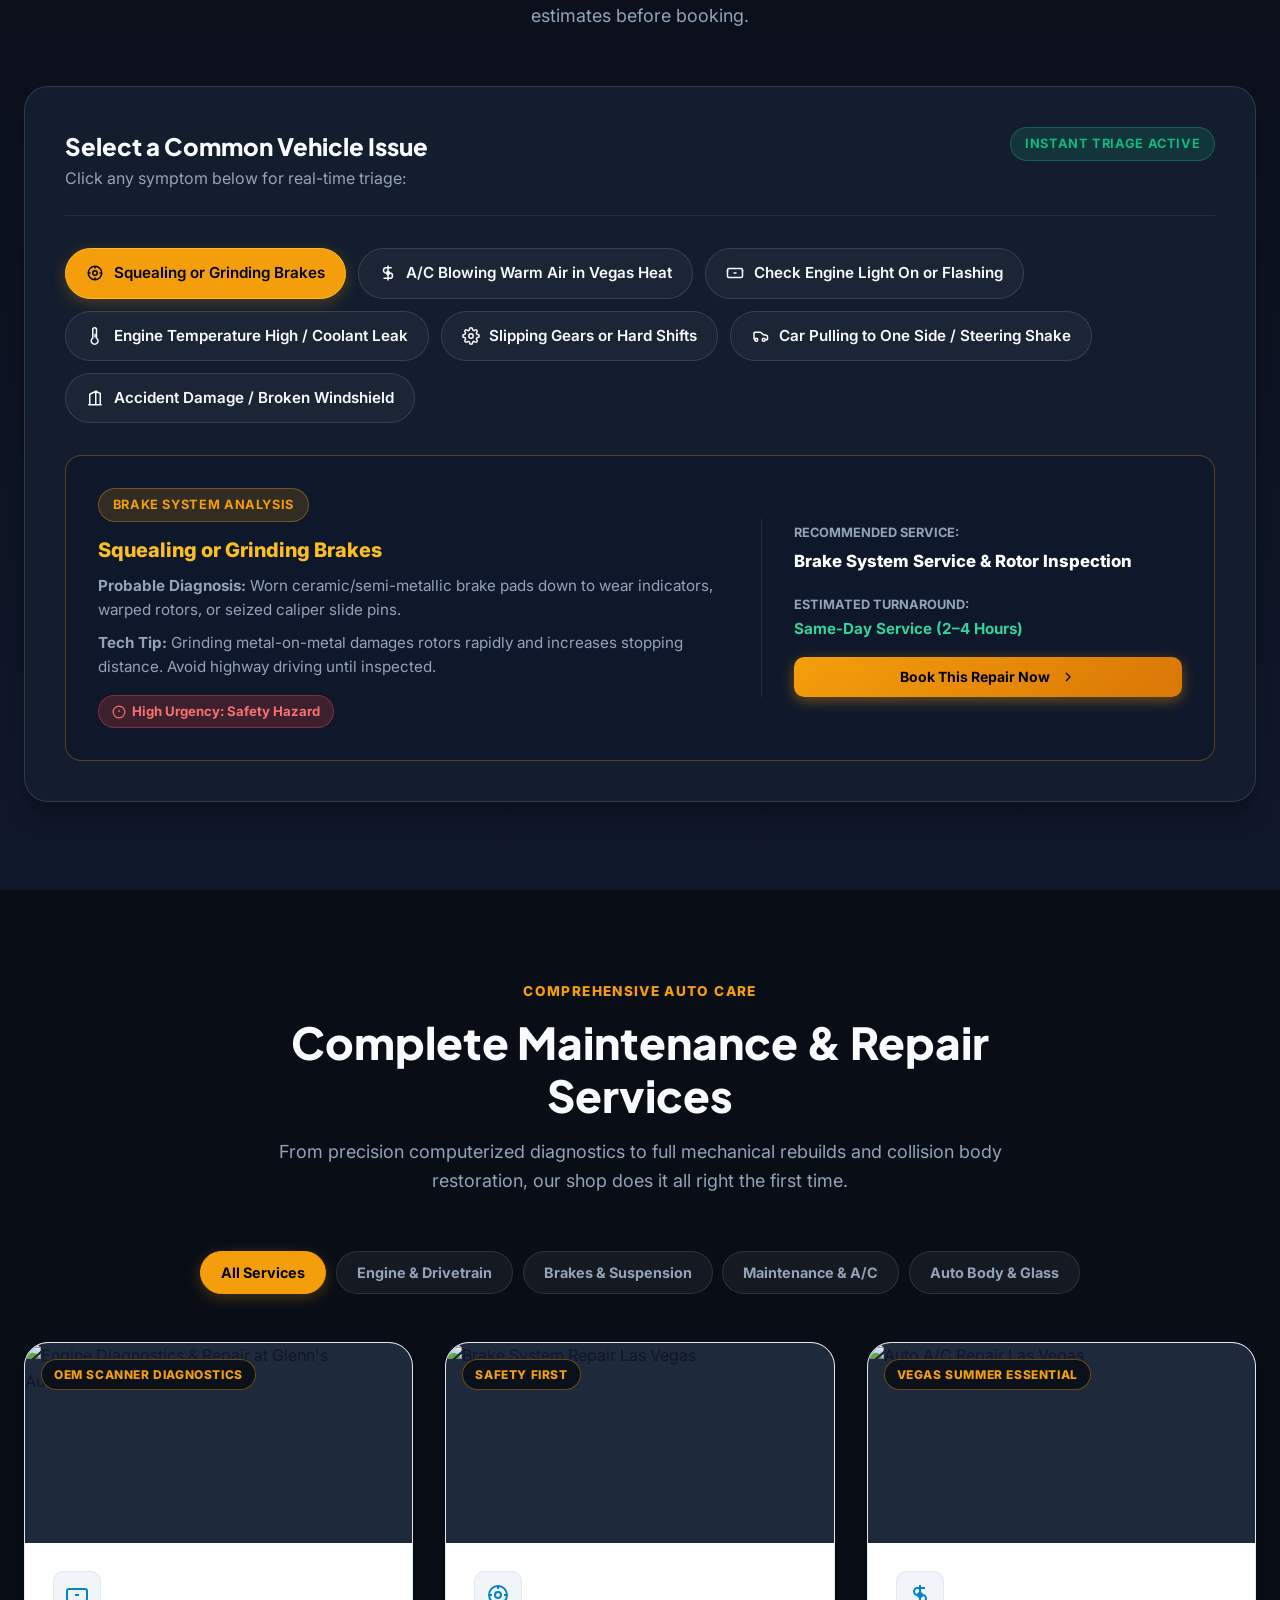
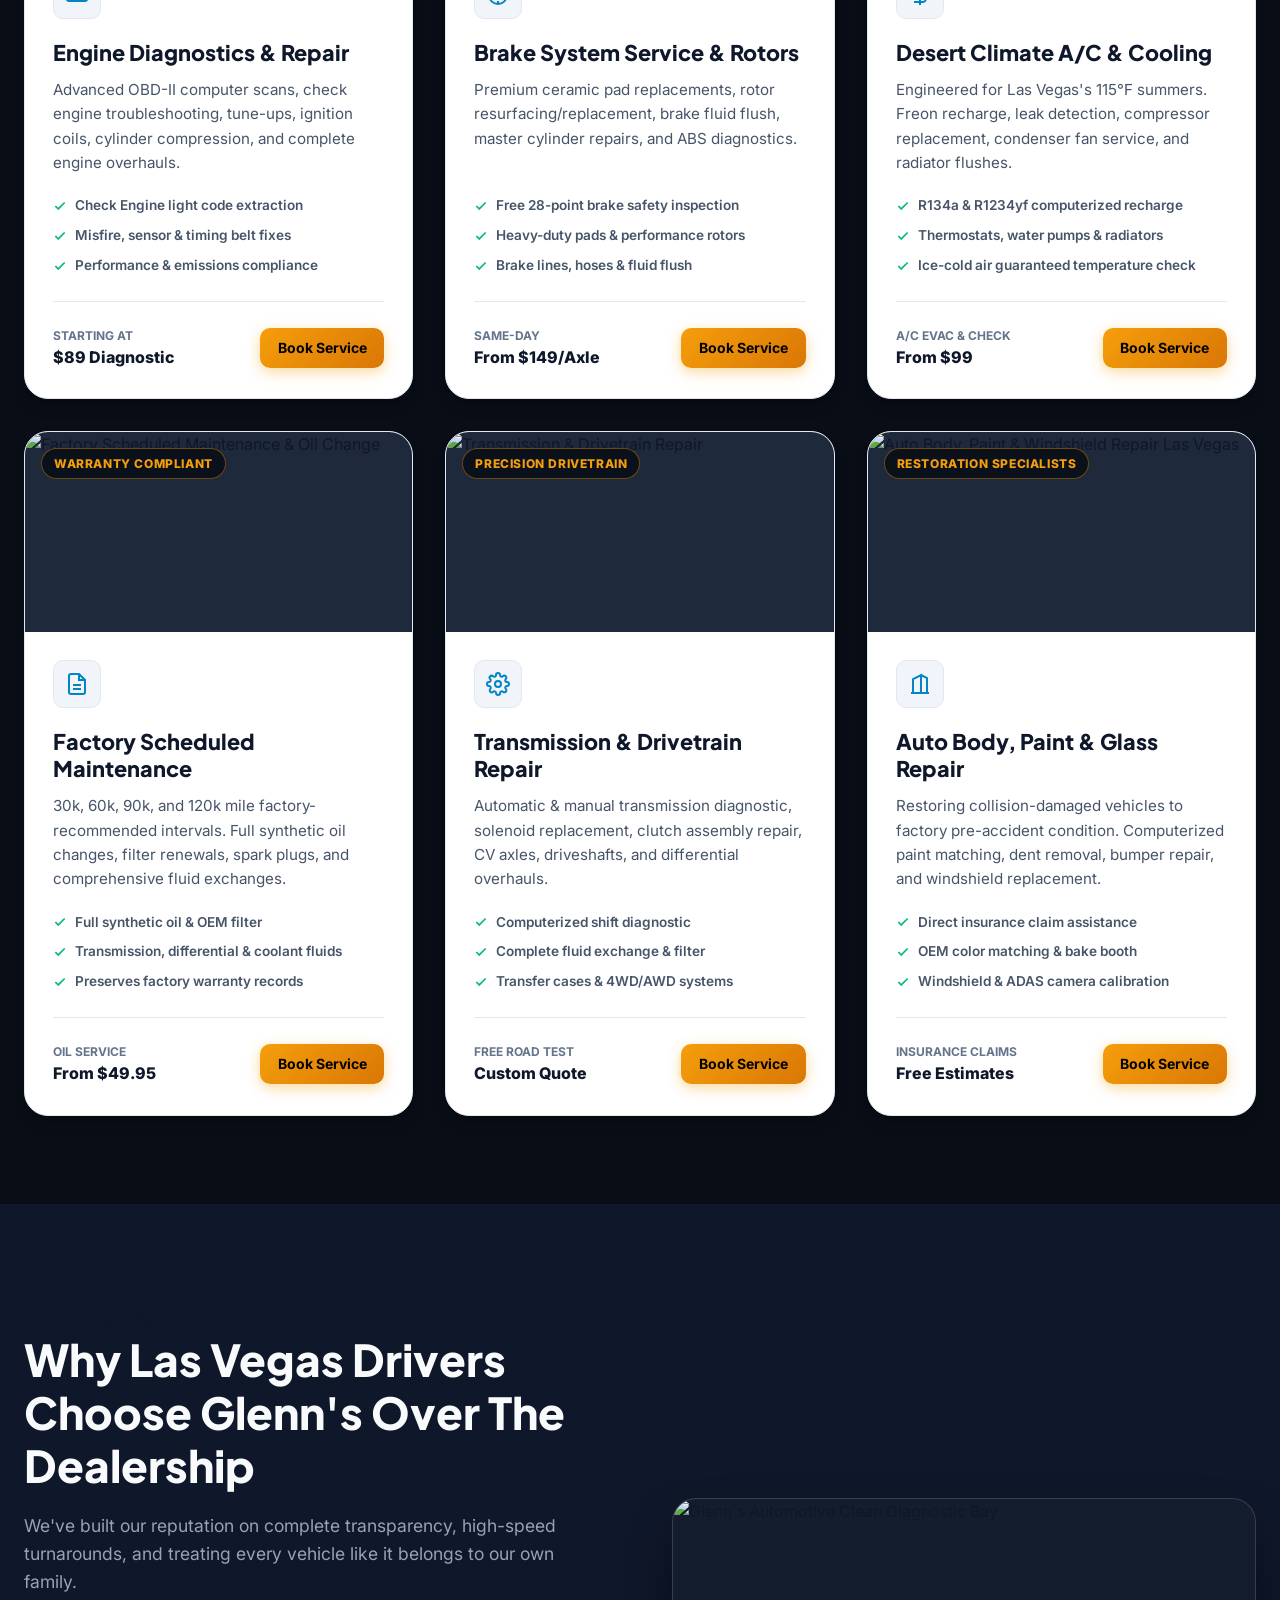
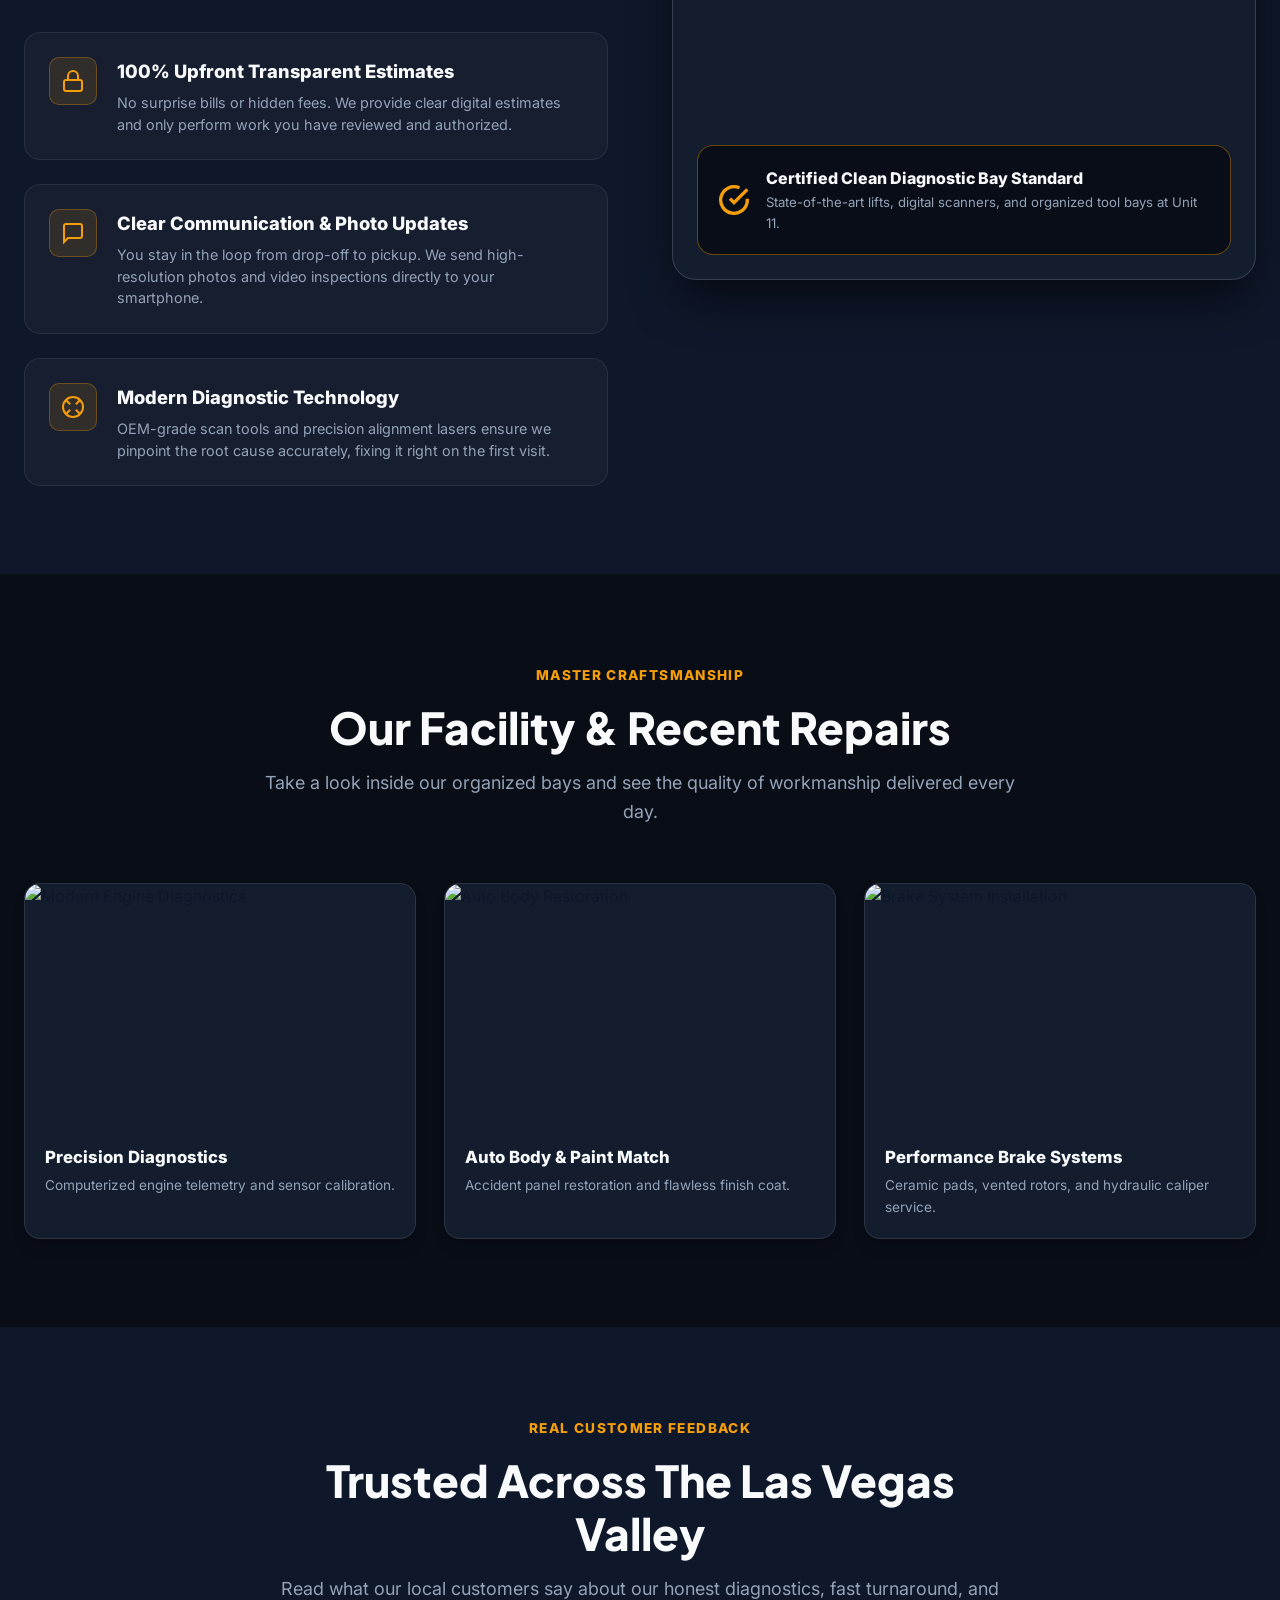
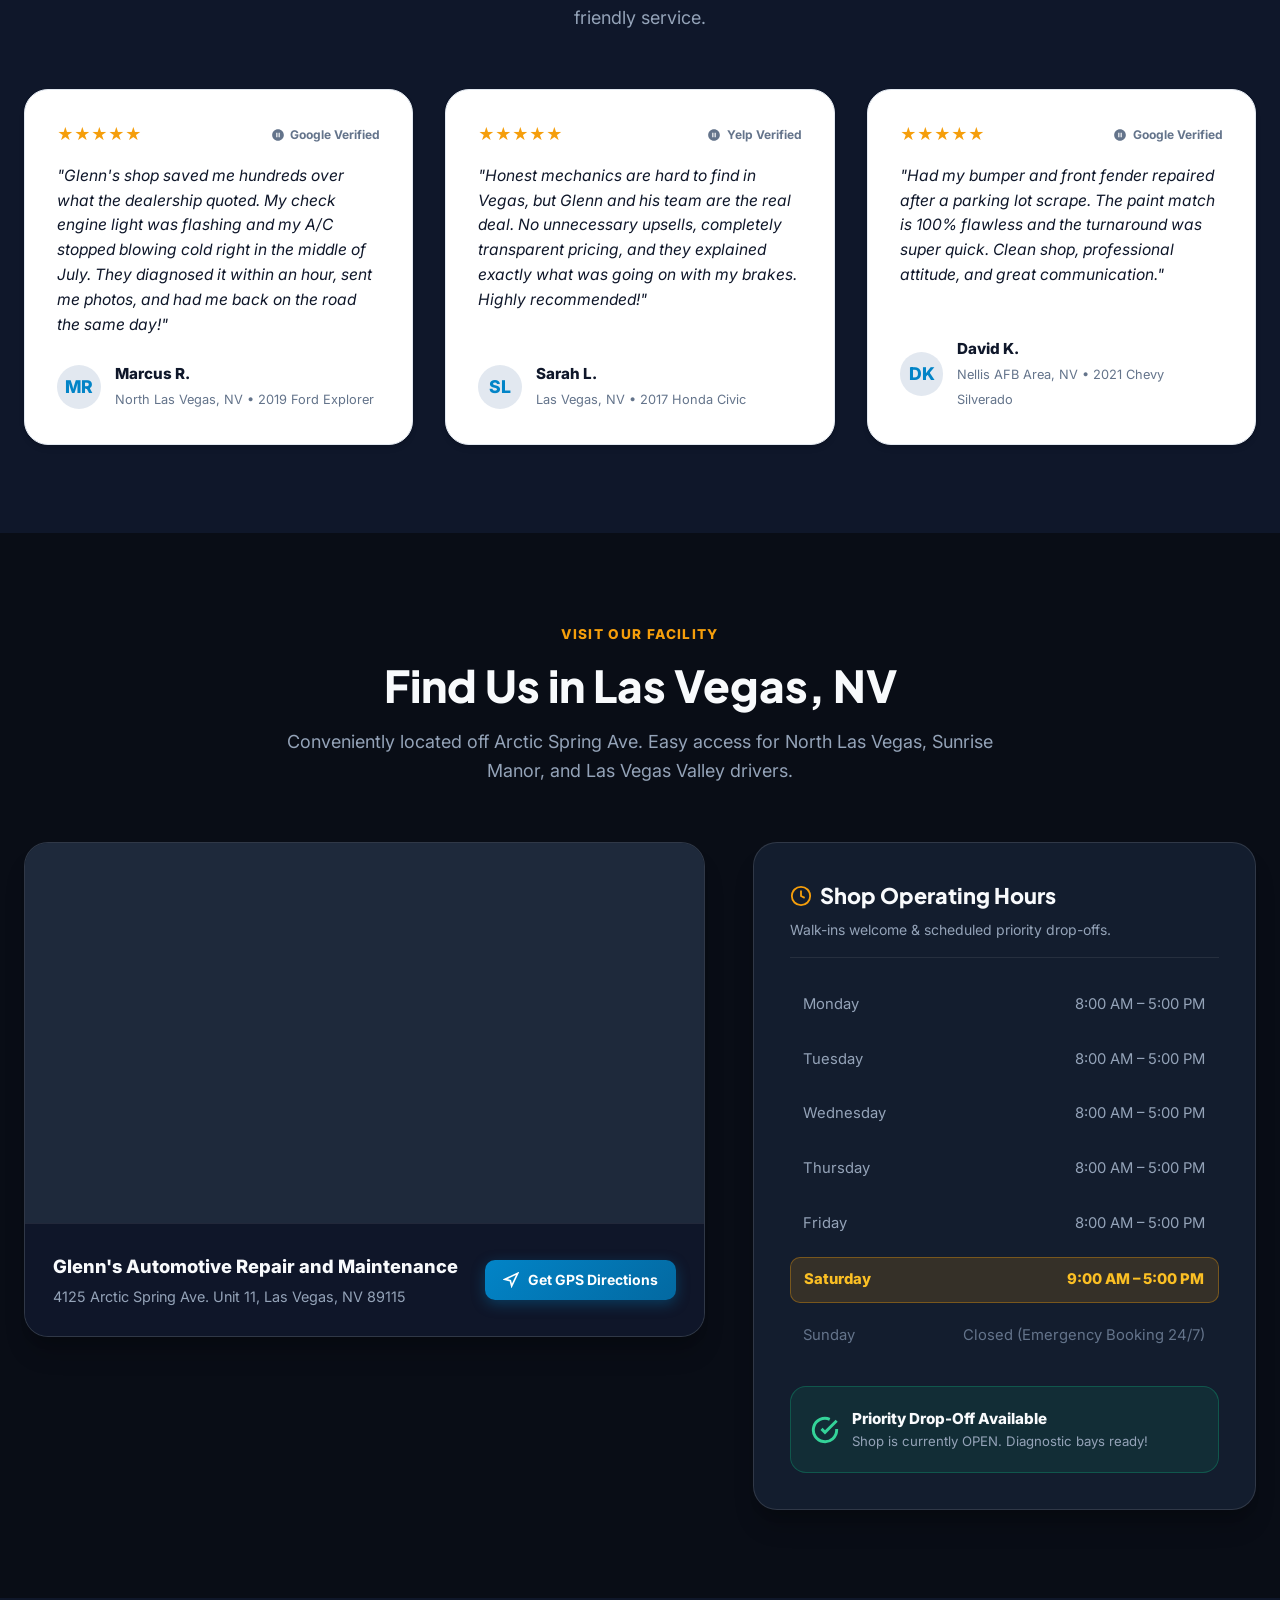
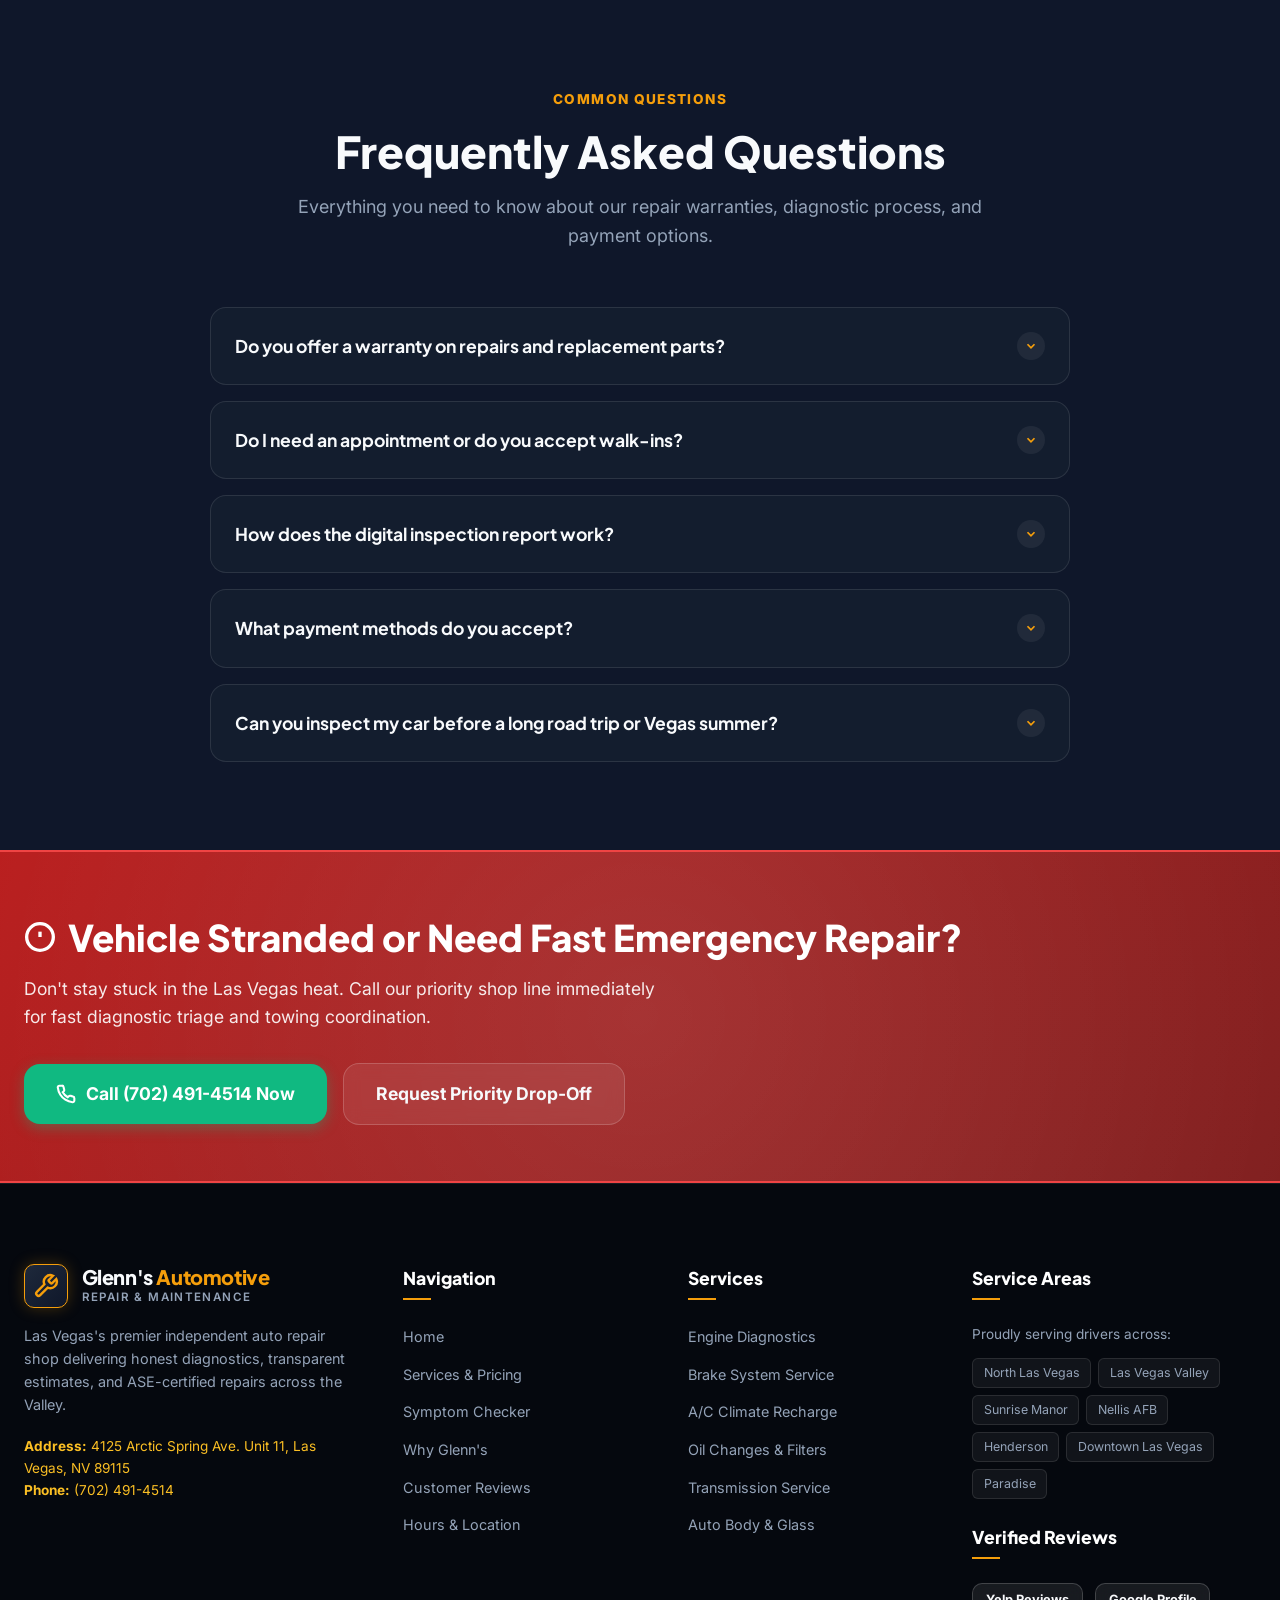
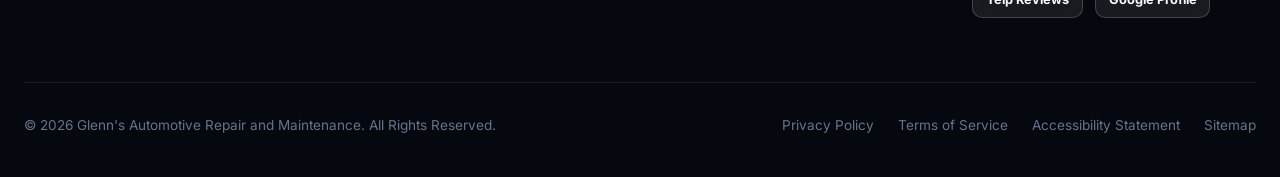
==== commit b1ffd5a3: "Convert website to multi-page architecture: add services, diagnostics, about, reviews, and contact p" ====
--- a/index.html
+++ b/index.html
@@ -142,12 +142,11 @@
 
         <!-- Desktop Navigation Links -->
         <ul class="nav-links">
-          <li><a href="#services" class="nav-link">Services</a></li>
-          <li><a href="#diagnosticTool" class="nav-link">Symptom Checker</a></li>
-          <li><a href="#difference" class="nav-link">Why Glenn's</a></li>
-          <li><a href="#reviews" class="nav-link">Reviews</a></li>
-          <li><a href="#location" class="nav-link">Hours &amp; Location</a></li>
-          <li><a href="#faq" class="nav-link">FAQ</a></li>
+          <li><a href="services.html" class="nav-link">Services</a></li>
+          <li><a href="diagnostics.html" class="nav-link">Symptom Checker</a></li>
+          <li><a href="about.html" class="nav-link">Why Glenn's</a></li>
+          <li><a href="reviews.html" class="nav-link">Reviews</a></li>
+          <li><a href="contact.html" class="nav-link">Hours &amp; Location</a></li>
         </ul>
 
         <!-- Action CTAs -->
@@ -195,34 +194,29 @@
       </div>
 
       <div class="mobile-drawer-links">
-        <a href="#services" class="mobile-nav-link">
+        <a href="services.html" class="mobile-nav-link">
           <svg width="20" height="20" viewBox="0 0 24 24" fill="none" stroke="var(--accent-amber)" stroke-width="2"><circle cx="12" cy="12" r="3"/><path d="M19.4 15a1.65 1.65 0 0 0 .33 1.82l.06.06a2 2 0 1 1-2.83 2.83l-.06-.06a1.65 1.65 0 0 0-1.82-.33 1.65 1.65 0 0 0-1 1.51V21a2 2 0 1 1-4 0v-.09A1.65 1.65 0 0 0 9 19.4a1.65 1.65 0 0 0-1.82.33l-.06.06a2 2 0 1 1-2.83-2.83l.06-.06a1.65 1.65 0 0 0 .33-1.82 1.65 1.65 0 0 0-1.51-1H3a2 2 0 1 1 0-4h.09A1.65 1.65 0 0 0 4.6 9a1.65 1.65 0 0 0-.33-1.82l-.06-.06a2 2 0 1 1 2.83-2.83l.06.06a1.65 1.65 0 0 0 1.82.33H9a1.65 1.65 0 0 0 1-1.51V3a2 2 0 1 1 4 0v.09a1.65 1.65 0 0 0 1 1.51 1.65 1.65 0 0 0 1.82-.33l.06-.06a2 2 0 1 1 2.83 2.83l-.06.06a1.65 1.65 0 0 0-.33 1.82V9a1.65 1.65 0 0 0 1.51 1H21a2 2 0 1 1 0 4h-.09a1.65 1.65 0 0 0-1.51 1z"/></svg>
           <span>Services Catalog</span>
           <svg class="chevron-icon" width="16" height="16" viewBox="0 0 24 24" fill="none" stroke="currentColor" stroke-width="2"><polyline points="9 18 15 12 9 6"/></svg>
         </a>
-        <a href="#diagnosticTool" class="mobile-nav-link">
+        <a href="diagnostics.html" class="mobile-nav-link">
           <svg width="20" height="20" viewBox="0 0 24 24" fill="none" stroke="var(--accent-blue-light)" stroke-width="2"><circle cx="12" cy="12" r="10"/><line x1="12" y1="16" x2="12" y2="12"/><line x1="12" y1="8" x2="12.01" y2="8"/></svg>
           <span>Vehicle Symptom Diagnostic</span>
           <svg class="chevron-icon" width="16" height="16" viewBox="0 0 24 24" fill="none" stroke="currentColor" stroke-width="2"><polyline points="9 18 15 12 9 6"/></svg>
         </a>
-        <a href="#difference" class="mobile-nav-link">
+        <a href="about.html" class="mobile-nav-link">
           <svg width="20" height="20" viewBox="0 0 24 24" fill="none" stroke="var(--accent-amber)" stroke-width="2"><path d="M12 22s8-4 8-10V5l-8-3-8 3v7c0 6 8 10 8 10z"/></svg>
           <span>Why Choose Glenn's</span>
           <svg class="chevron-icon" width="16" height="16" viewBox="0 0 24 24" fill="none" stroke="currentColor" stroke-width="2"><polyline points="9 18 15 12 9 6"/></svg>
         </a>
-        <a href="#reviews" class="mobile-nav-link">
+        <a href="reviews.html" class="mobile-nav-link">
           <svg width="20" height="20" viewBox="0 0 24 24" fill="none" stroke="#fbbf24" stroke-width="2"><polygon points="12 2 15.09 8.26 22 9.27 17 14.14 18.18 21.02 12 17.77 5.82 21.02 7 14.14 2 9.27 8.91 8.26 12 2"/></svg>
           <span>Verified Customer Reviews</span>
           <svg class="chevron-icon" width="16" height="16" viewBox="0 0 24 24" fill="none" stroke="currentColor" stroke-width="2"><polyline points="9 18 15 12 9 6"/></svg>
         </a>
-        <a href="#location" class="mobile-nav-link">
+        <a href="contact.html" class="mobile-nav-link">
           <svg width="20" height="20" viewBox="0 0 24 24" fill="none" stroke="var(--accent-blue-light)" stroke-width="2"><path d="M21 10c0 7-9 13-9 13s-9-6-9-13a9 9 0 0 1 18 0z"/><circle cx="12" cy="10" r="3"/></svg>
           <span>Location &amp; Driving Directions</span>
-          <svg class="chevron-icon" width="16" height="16" viewBox="0 0 24 24" fill="none" stroke="currentColor" stroke-width="2"><polyline points="9 18 15 12 9 6"/></svg>
-        </a>
-        <a href="#faq" class="mobile-nav-link">
-          <svg width="20" height="20" viewBox="0 0 24 24" fill="none" stroke="var(--accent-amber)" stroke-width="2"><circle cx="12" cy="12" r="10"/><path d="M9.09 9a3 3 0 0 1 5.83 1c0 2-3 3-3 3"/><line x1="12" y1="17" x2="12.01" y2="17"/></svg>
-          <span>Frequently Asked Questions</span>
           <svg class="chevron-icon" width="16" height="16" viewBox="0 0 24 24" fill="none" stroke="currentColor" stroke-width="2"><polyline points="9 18 15 12 9 6"/></svg>
         </a>
       </div>
--- a/css/style.css
+++ b/css/style.css
@@ -52,6 +52,7 @@
   --radius-full: 9999px;
   --transition: all 0.25s cubic-bezier(0.4, 0, 0.2, 1);
   --transition-slow: all 0.4s cubic-bezier(0.4, 0, 0.2, 1);
+  --header-height: 110px;
 
   /* Typography */
   --font-sans: 'Inter', -apple-system, BlinkMacSystemFont, 'Segoe UI', Roboto, Oxygen, Ubuntu, Cantarell, sans-serif;
@@ -278,6 +279,7 @@
   left: 0;
   width: 100%;
   z-index: 1000;
+  padding-top: env(safe-area-inset-top, 0px);
   transition: var(--transition);
 }
 
@@ -527,7 +529,7 @@
 .hero-section {
   position: relative;
   min-height: 100vh;
-  padding-top: 11rem;
+  padding-top: calc(var(--header-height, 110px) + 2.5rem);
   padding-bottom: 5rem;
   display: flex;
   align-items: center;
@@ -1772,6 +1774,361 @@
   color: var(--text-light);
 }
 
+/* ==========================================================================
+   SUBPAGE ARCHITECTURE & DEDICATED PAGE COMPONENTS
+   ========================================================================== */
+
+/* Subpage Hero Banner */
+.page-hero {
+  position: relative;
+  padding-top: calc(var(--header-height, 110px) + 2.5rem);
+  padding-bottom: 3.5rem;
+  background: radial-gradient(circle at 80% 20%, rgba(2, 132, 199, 0.18) 0%, transparent 50%),
+              radial-gradient(circle at 15% 75%, rgba(245, 158, 11, 0.12) 0%, transparent 45%),
+              var(--bg-primary);
+  border-bottom: 1px solid rgba(255, 255, 255, 0.08);
+  overflow: hidden;
+}
+
+.page-hero-inner {
+  position: relative;
+  z-index: 2;
+}
+
+.breadcrumbs {
+  display: flex;
+  align-items: center;
+  gap: 0.5rem;
+  font-size: 0.85rem;
+  color: var(--text-light-muted);
+  margin-bottom: 1.25rem;
+  flex-wrap: wrap;
+}
+
+.breadcrumbs a {
+  color: var(--text-light-muted);
+  transition: var(--transition);
+}
+
+.breadcrumbs a:hover {
+  color: var(--accent-amber);
+}
+
+.breadcrumbs span {
+  color: rgba(255, 255, 255, 0.3);
+}
+
+.breadcrumbs .current {
+  color: var(--accent-amber-light);
+  font-weight: 600;
+}
+
+.page-title {
+  font-family: var(--font-heading);
+  font-size: clamp(2.2rem, 4vw, 3.2rem);
+  font-weight: 800;
+  color: var(--text-light);
+  line-height: 1.15;
+  margin-bottom: 1rem;
+  letter-spacing: -0.02em;
+}
+
+.page-description {
+  font-size: 1.1rem;
+  color: var(--text-light-muted);
+  max-width: 780px;
+  line-height: 1.6;
+}
+
+/* Service Detail Cards */
+.service-detail-section {
+  padding: 4rem 0;
+}
+
+.service-detail-card {
+  background: var(--bg-card);
+  border-radius: var(--radius-xl);
+  border: 1px solid rgba(255, 255, 255, 0.08);
+  box-shadow: var(--shadow-lg);
+  overflow: hidden;
+  margin-bottom: 3rem;
+  display: grid;
+  grid-template-columns: 1fr 1fr;
+  transition: var(--transition);
+}
+
+.service-detail-card:hover {
+  box-shadow: var(--shadow-xl);
+  border-color: rgba(245, 158, 11, 0.3);
+}
+
+.service-detail-card.reverse {
+  grid-template-columns: 1fr 1fr;
+  direction: rtl;
+}
+
+.service-detail-card.reverse > * {
+  direction: ltr;
+}
+
+.service-detail-image-wrap {
+  position: relative;
+  min-height: 320px;
+  background: #0f172a;
+}
+
+.service-detail-image-wrap img {
+  width: 100%;
+  height: 100%;
+  object-fit: cover;
+}
+
+.service-detail-badge {
+  position: absolute;
+  top: 1.25rem;
+  left: 1.25rem;
+  background: rgba(9, 13, 22, 0.9);
+  backdrop-filter: blur(8px);
+  border: 1px solid var(--accent-amber);
+  color: var(--accent-amber-light);
+  font-size: 0.8rem;
+  font-weight: 700;
+  padding: 0.35rem 0.85rem;
+  border-radius: var(--radius-full);
+}
+
+.service-detail-content {
+  padding: 2.5rem;
+  display: flex;
+  flex-direction: column;
+  justify-content: center;
+}
+
+.service-detail-content h3 {
+  font-family: var(--font-heading);
+  font-size: 1.75rem;
+  font-weight: 800;
+  color: var(--text-primary);
+  margin-bottom: 0.75rem;
+}
+
+.service-detail-content p {
+  color: var(--text-secondary);
+  font-size: 1rem;
+  line-height: 1.65;
+  margin-bottom: 1.25rem;
+}
+
+.service-feature-checklist {
+  display: grid;
+  grid-template-columns: 1fr 1fr;
+  gap: 0.75rem;
+  margin-bottom: 1.75rem;
+}
+
+.checklist-item {
+  display: flex;
+  align-items: center;
+  gap: 0.5rem;
+  font-size: 0.9rem;
+  font-weight: 600;
+  color: var(--text-primary);
+}
+
+.checklist-item svg {
+  color: #10b981;
+  flex-shrink: 0;
+}
+
+.service-meta-row {
+  display: flex;
+  align-items: center;
+  justify-content: space-between;
+  padding-top: 1.25rem;
+  border-top: 1px solid var(--border-light);
+  flex-wrap: wrap;
+  gap: 1rem;
+}
+
+/* Desert Maintenance Schedule Table */
+.desert-table-card {
+  background: var(--bg-card);
+  border-radius: var(--radius-xl);
+  padding: 2.5rem;
+  box-shadow: var(--shadow-lg);
+  border: 1px solid var(--border-light);
+  margin: 3rem 0;
+}
+
+.desert-table-wrap {
+  overflow-x: auto;
+}
+
+.desert-table {
+  width: 100%;
+  border-collapse: collapse;
+  text-align: left;
+  min-width: 600px;
+}
+
+.desert-table th {
+  background: #f8fafc;
+  padding: 1rem 1.25rem;
+  font-size: 0.85rem;
+  text-transform: uppercase;
+  letter-spacing: 0.05em;
+  color: var(--text-secondary);
+  border-bottom: 2px solid var(--border-light);
+}
+
+.desert-table td {
+  padding: 1.15rem 1.25rem;
+  border-bottom: 1px solid var(--border-light);
+  font-size: 0.95rem;
+  color: var(--text-primary);
+}
+
+.desert-table tr:hover td {
+  background: #f8fafc;
+}
+
+.tag-desert-urgent {
+  background: #fef2f2;
+  color: #dc2626;
+  border: 1px solid #fca5a5;
+  padding: 0.2rem 0.6rem;
+  border-radius: var(--radius-full);
+  font-size: 0.75rem;
+  font-weight: 700;
+}
+
+/* Reviews Breakdown & Platform Scores */
+.reviews-score-hero {
+  display: grid;
+  grid-template-columns: 1fr 1fr 1fr 1fr;
+  gap: 1.25rem;
+  margin: 2.5rem 0;
+}
+
+.platform-card {
+  background: var(--bg-card);
+  border-radius: var(--radius-lg);
+  padding: 1.5rem;
+  text-align: center;
+  border: 1px solid var(--border-light);
+  box-shadow: var(--shadow-md);
+  transition: var(--transition);
+}
+
+.platform-card:hover {
+  transform: translateY(-4px);
+  box-shadow: var(--shadow-lg);
+  border-color: var(--accent-amber);
+}
+
+.platform-logo-icon {
+  width: 44px;
+  height: 44px;
+  margin: 0 auto 0.75rem auto;
+  border-radius: 50%;
+  display: flex;
+  align-items: center;
+  justify-content: center;
+  font-weight: 800;
+  font-size: 1.25rem;
+}
+
+.platform-score-num {
+  font-family: var(--font-heading);
+  font-size: 2rem;
+  font-weight: 900;
+  color: var(--text-primary);
+  line-height: 1;
+}
+
+.platform-stars {
+  display: flex;
+  justify-content: center;
+  gap: 0.2rem;
+  color: #f59e0b;
+  margin: 0.4rem 0;
+}
+
+.platform-verified-count {
+  font-size: 0.8rem;
+  color: var(--text-secondary);
+  font-weight: 600;
+}
+
+/* Contact Page Grid */
+.contact-layout {
+  display: grid;
+  grid-template-columns: 1.15fr 0.85fr;
+  gap: 3rem;
+  margin: 3.5rem 0;
+}
+
+.contact-card-box {
+  background: var(--bg-card);
+  border-radius: var(--radius-xl);
+  padding: 2.5rem;
+  box-shadow: var(--shadow-lg);
+  border: 1px solid var(--border-light);
+}
+
+.directions-guide-box {
+  background: #f8fafc;
+  border-left: 4px solid var(--accent-blue);
+  border-radius: var(--radius-md);
+  padding: 1.25rem 1.5rem;
+  margin-top: 1.5rem;
+}
+
+.directions-guide-box h4 {
+  font-family: var(--font-heading);
+  font-size: 1.05rem;
+  font-weight: 800;
+  margin-bottom: 0.5rem;
+  color: var(--text-primary);
+}
+
+.directions-guide-box p {
+  font-size: 0.9rem;
+  color: var(--text-secondary);
+  line-height: 1.55;
+  margin-bottom: 0.75rem;
+}
+
+.key-drop-box-callout {
+  background: #fffbeb;
+  border: 1px solid #fde68a;
+  border-radius: var(--radius-lg);
+  padding: 1.5rem;
+  margin-top: 2rem;
+  display: flex;
+  gap: 1rem;
+  align-items: flex-start;
+}
+
+.key-drop-icon {
+  width: 42px;
+  height: 42px;
+  border-radius: 50%;
+  background: #f59e0b;
+  color: #ffffff;
+  display: flex;
+  align-items: center;
+  justify-content: center;
+  flex-shrink: 0;
+}
+
+.mobile-nav-link.active {
+  color: var(--accent-amber);
+  background: rgba(245, 158, 11, 0.08);
+  padding-left: 0.75rem;
+  border-left: 3px solid var(--accent-amber);
+}
+
 /* --- MOBILE FLOATING EMERGENCY BAR --- */
 .mobile-sticky-bar {
   display: none;
@@ -1917,6 +2274,15 @@
 
 /* --- RESPONSIVE MEDIA QUERIES & MOBILE OPTIMIZATIONS --- */
 @media (max-width: 1024px) {
+  :root {
+    --header-height: 85px;
+  }
+  .hero-section {
+    display: block !important;
+    min-height: auto !important;
+    padding-top: calc(var(--header-height, 85px) + 2.5rem) !important;
+    padding-bottom: 3.5rem;
+  }
   .hero-layout {
     grid-template-columns: 1fr;
     gap: 2.5rem;
@@ -1946,9 +2312,27 @@
     grid-template-columns: 1fr 1fr;
     gap: 2.5rem;
   }
+  .service-detail-card, .service-detail-card.reverse {
+    grid-template-columns: 1fr;
+    direction: ltr;
+  }
+  .service-detail-image-wrap {
+    min-height: 260px;
+  }
+  .reviews-score-hero {
+    grid-template-columns: 1fr 1fr;
+  }
+  .contact-layout {
+    grid-template-columns: 1fr;
+    gap: 2.5rem;
+  }
 }
 
 @media (max-width: 768px) {
+  :root {
+    --header-height: 70px;
+  }
+
   /* Hide desktop-only elements */
   .utility-bar,
   .nav-links,
@@ -2178,11 +2562,46 @@
     line-height: 1.4;
   }
 
+  /* Subpage Hero on Mobile */
+  .page-hero {
+    padding-top: calc(var(--header-height, 70px) + 2.5rem) !important;
+    padding-bottom: 2.5rem;
+  }
+  .page-title {
+    font-size: clamp(1.85rem, 6.5vw, 2.35rem);
+  }
+  .page-description {
+    font-size: 0.95rem;
+  }
+  .service-detail-content {
+    padding: 1.35rem;
+  }
+  .service-feature-checklist {
+    grid-template-columns: 1fr;
+  }
+  .desert-table-card {
+    padding: 1.25rem;
+  }
+  .reviews-score-hero {
+    grid-template-columns: 1fr 1fr;
+    gap: 0.75rem;
+  }
+  .platform-card {
+    padding: 1rem;
+  }
+  .platform-score-num {
+    font-size: 1.6rem;
+  }
+  .contact-card-box {
+    padding: 1.35rem;
+  }
+
   /* Hero Section */
   .hero-section {
-    padding-top: 6.5rem;
+    display: block !important;
+    min-height: auto !important;
+    padding-top: calc(var(--header-height, 70px) + 2.75rem) !important;
     padding-bottom: 2.75rem;
-    min-height: auto;
   }
 
   .hero-content {
@@ -2190,9 +2609,10 @@
   }
 
   .hero-trust-tag {
-    margin-bottom: 1rem;
-    font-size: 0.78rem;
-    padding: 0.35rem 0.85rem;
+    margin-top: 0.5rem;
+    margin-bottom: 1.25rem;
+    font-size: 0.825rem;
+    padding: 0.45rem 1rem;
   }
 
   .hero-headline {
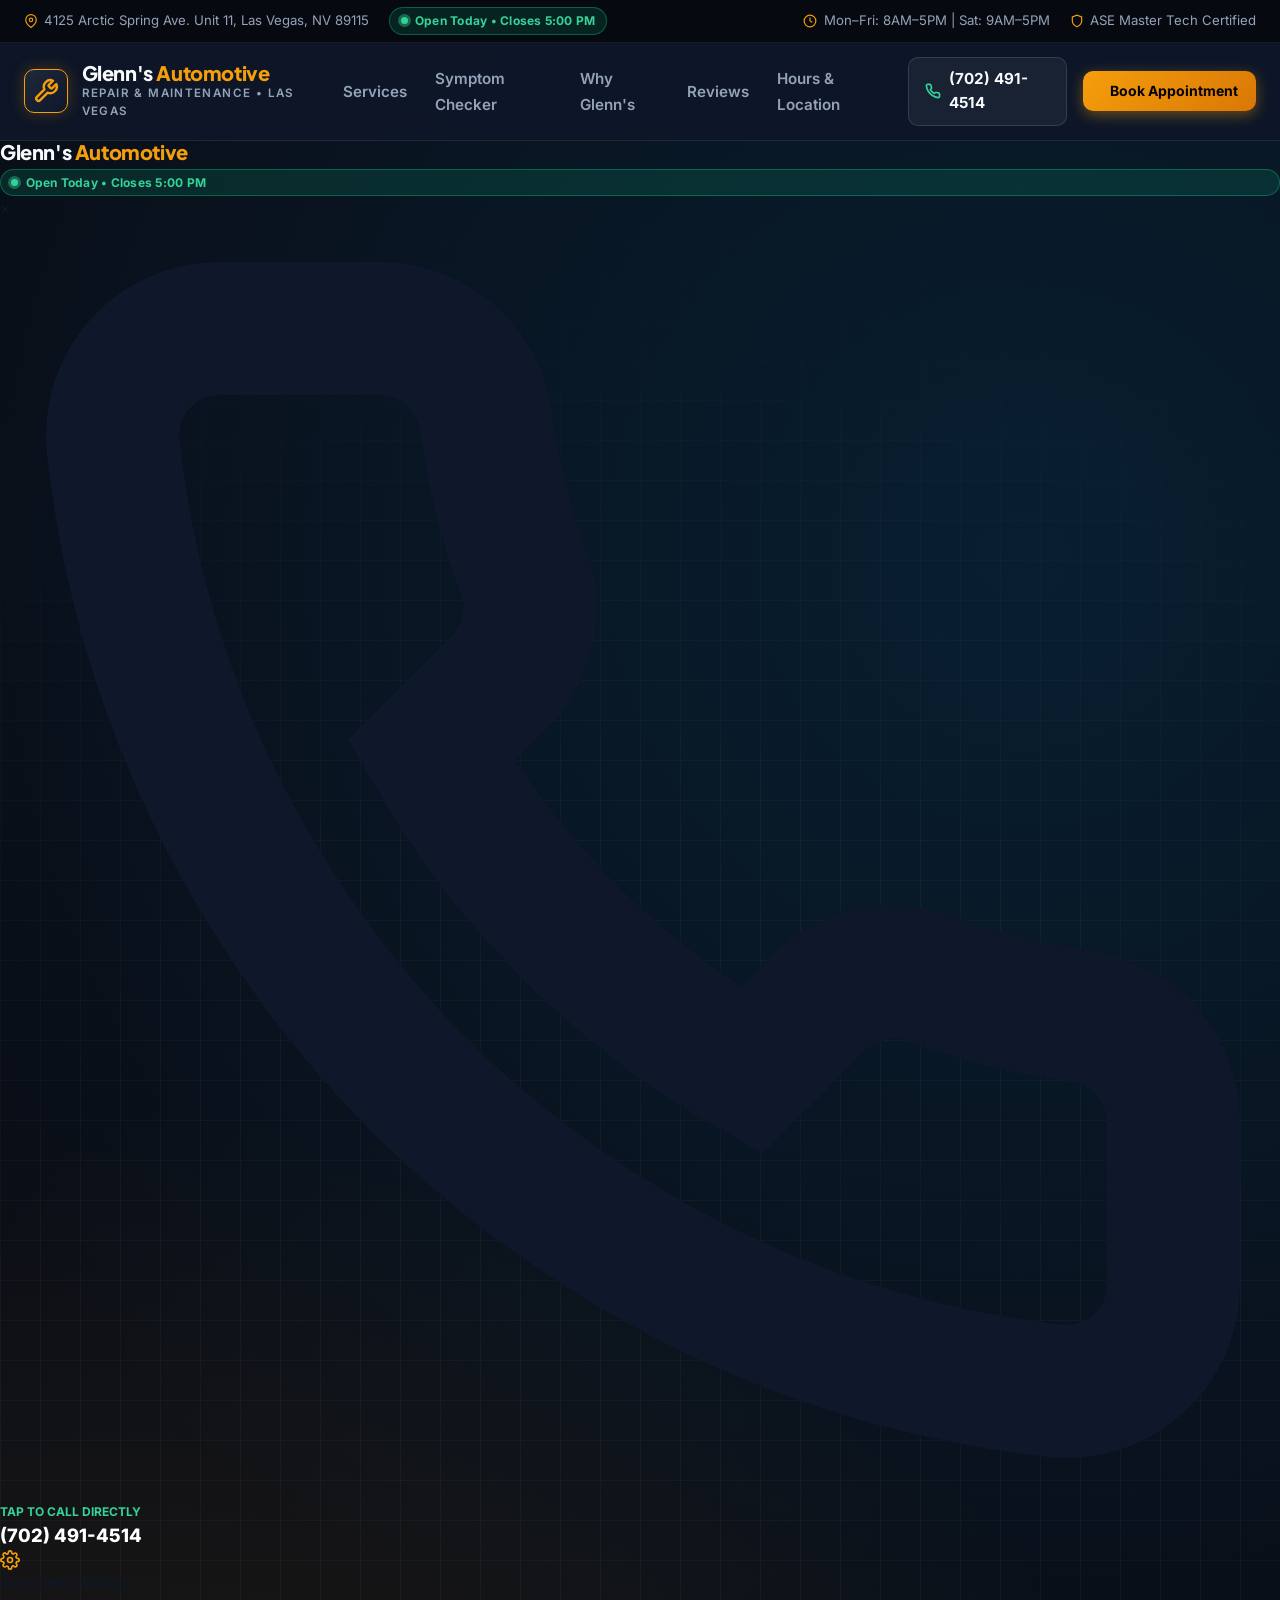
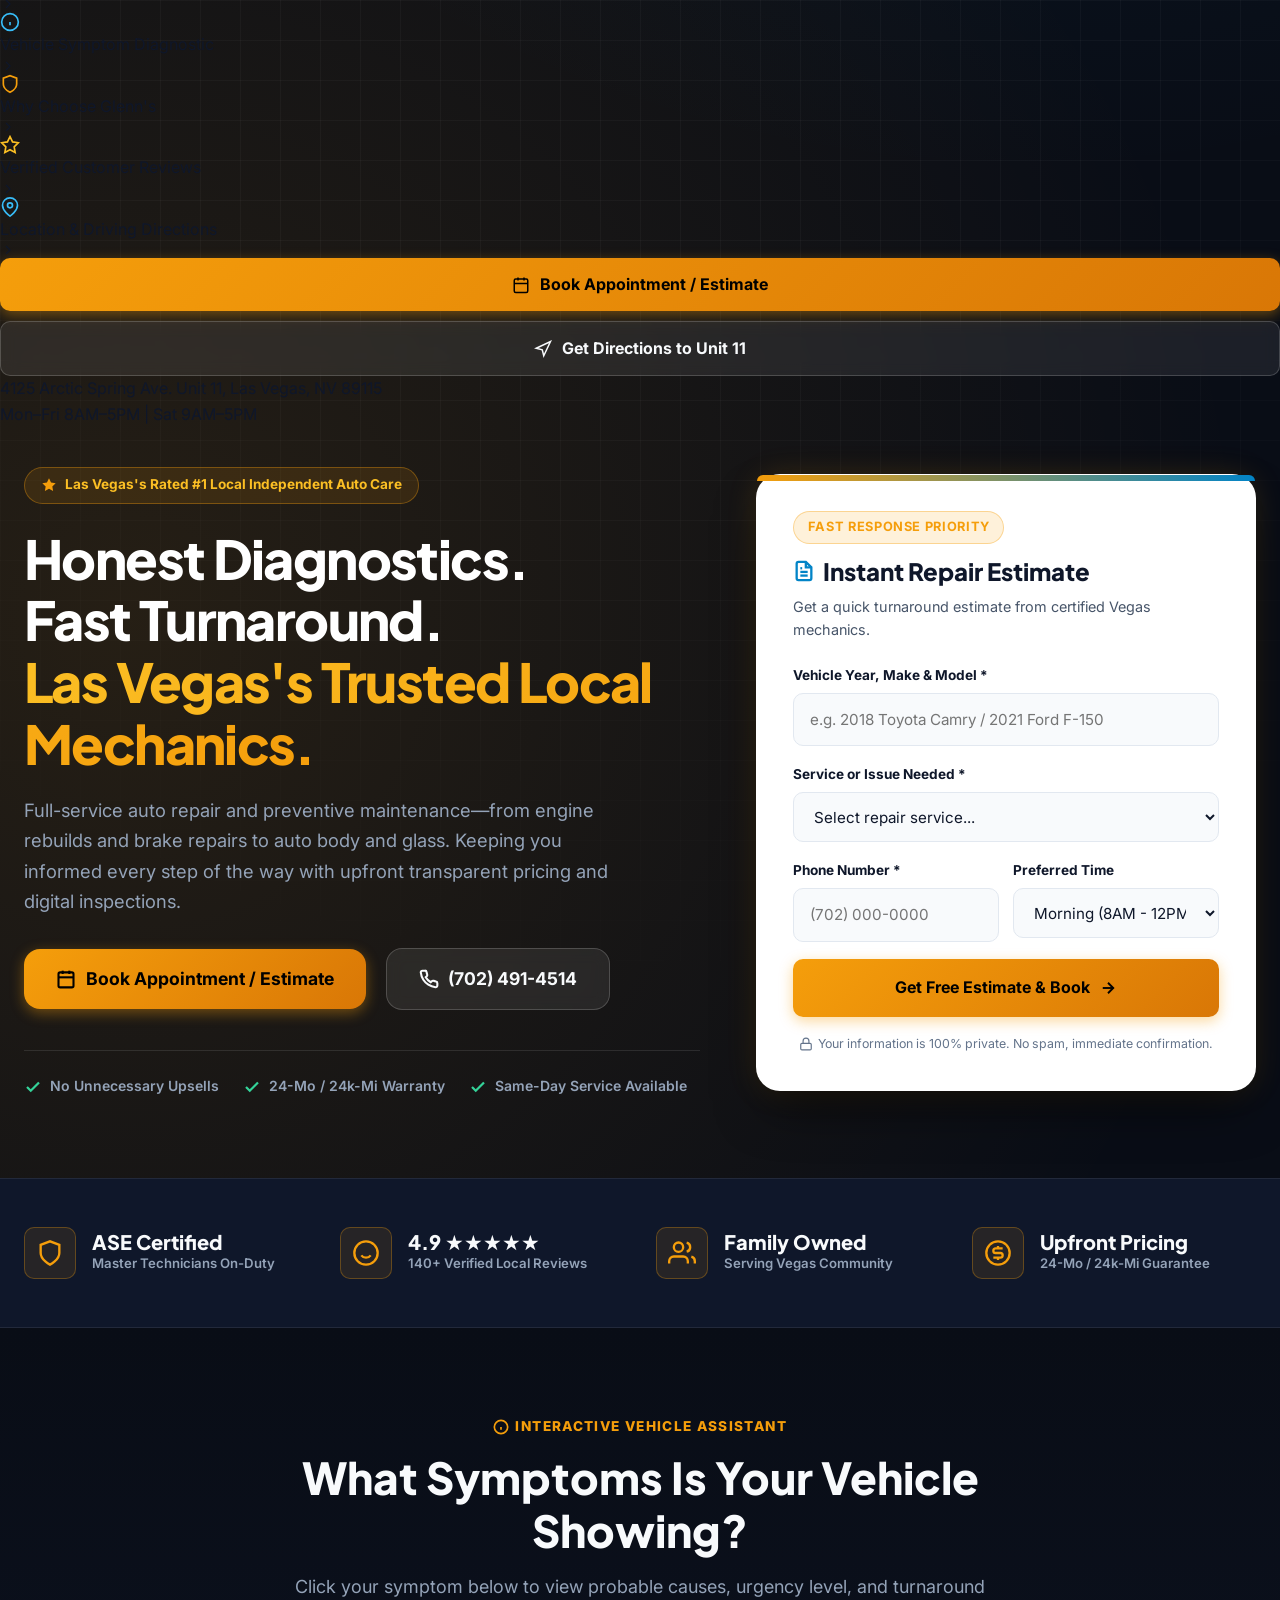
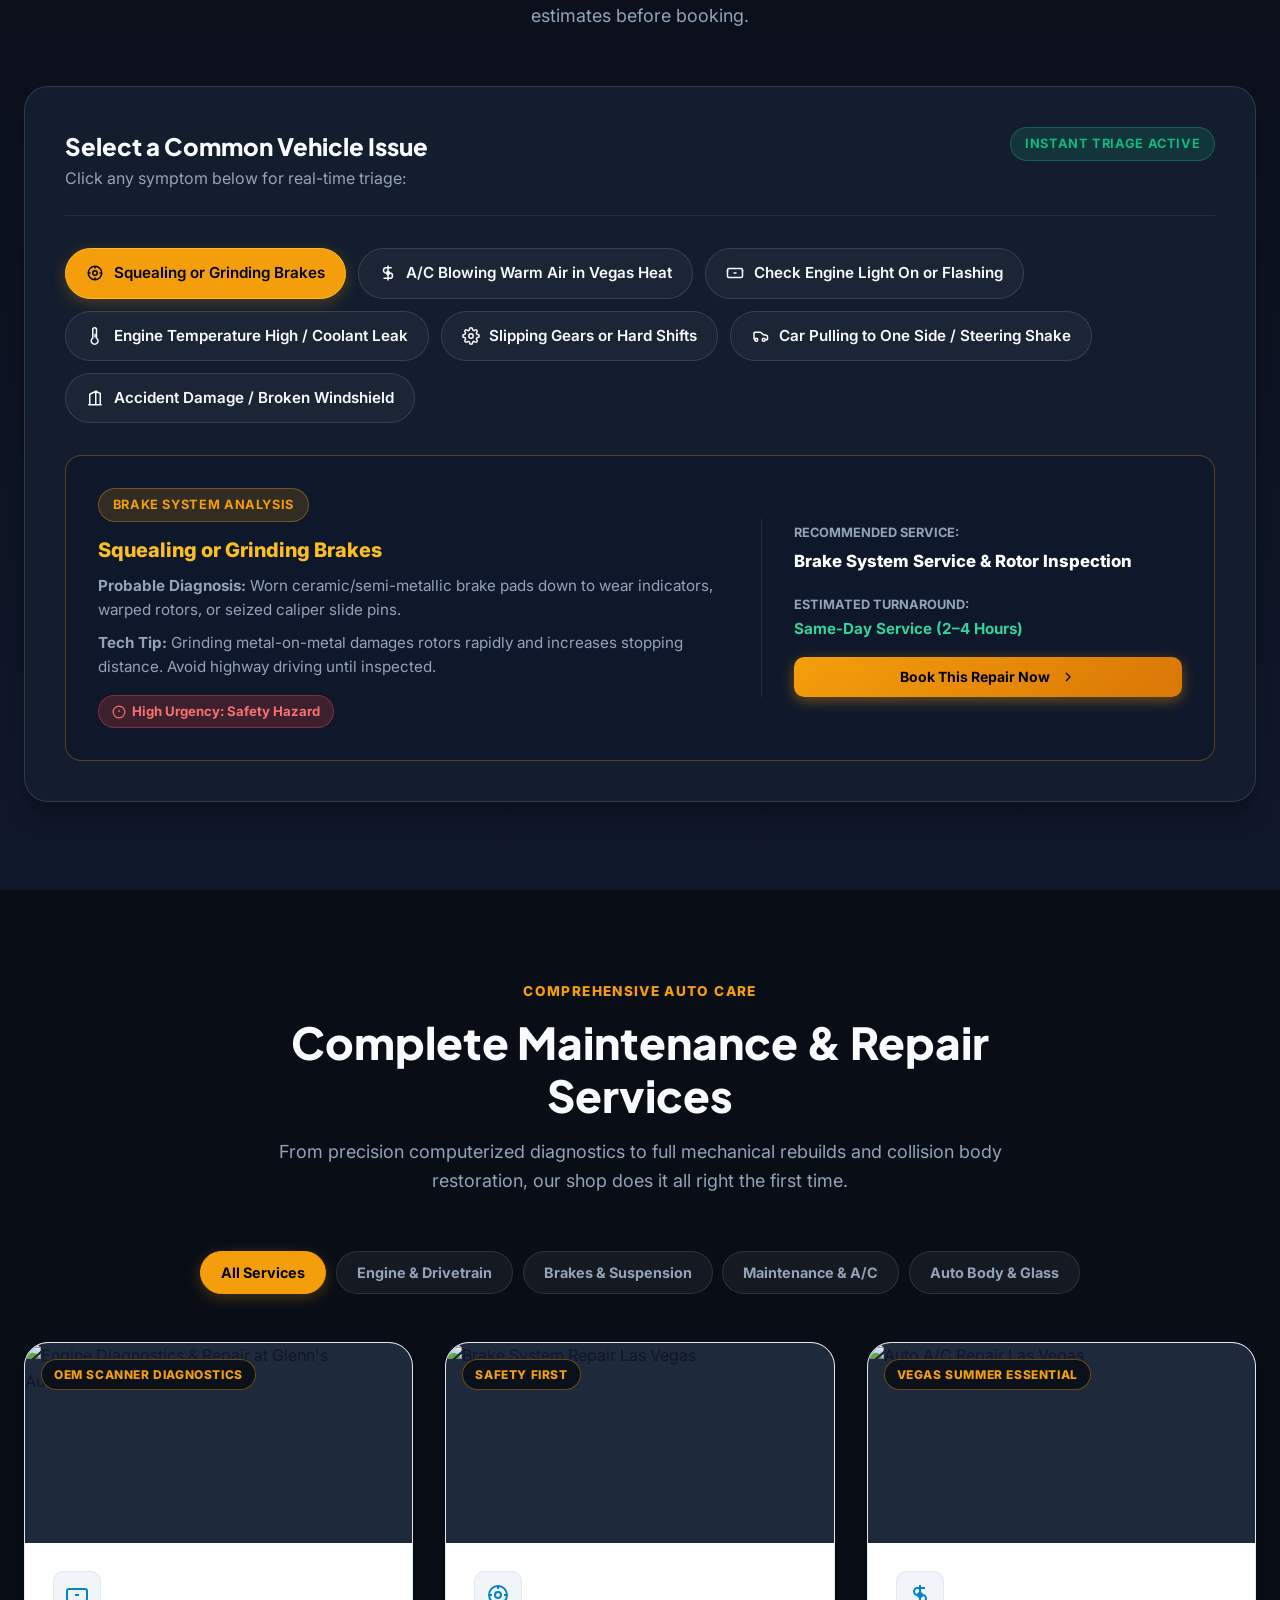
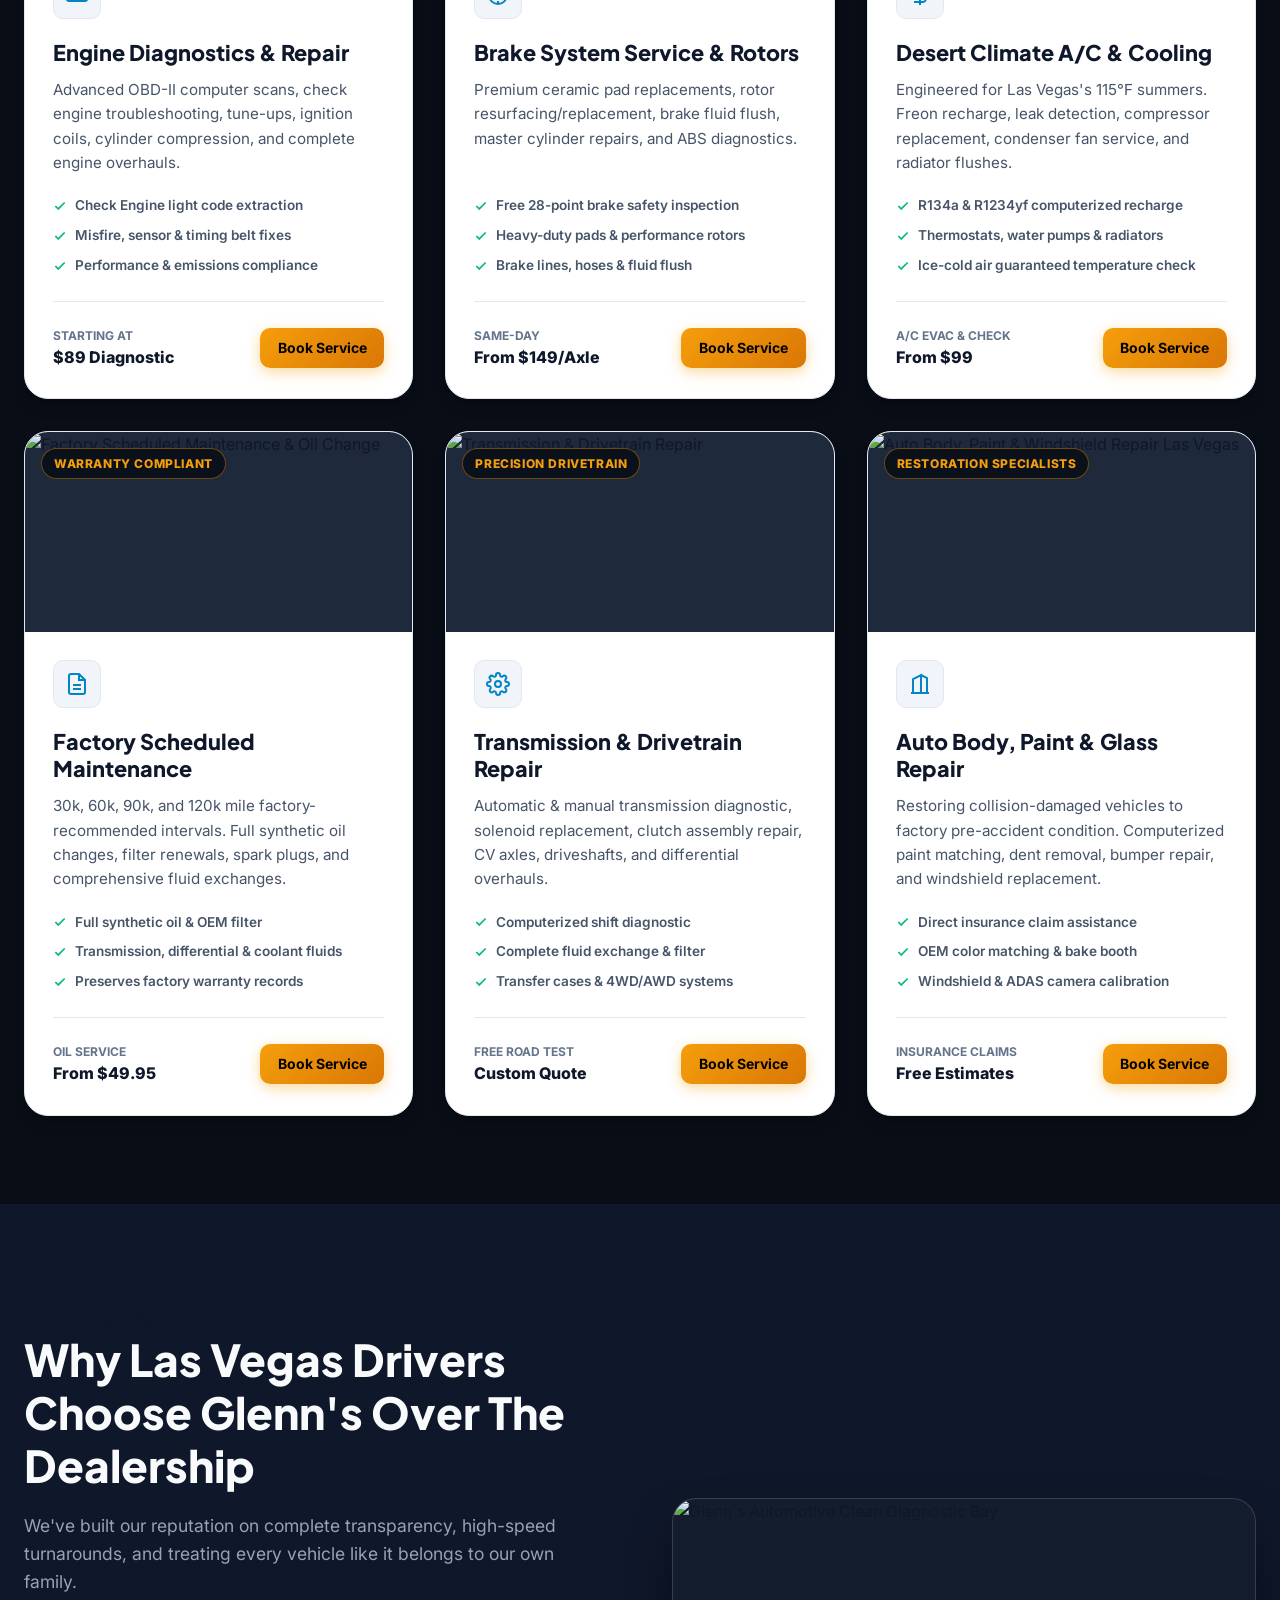
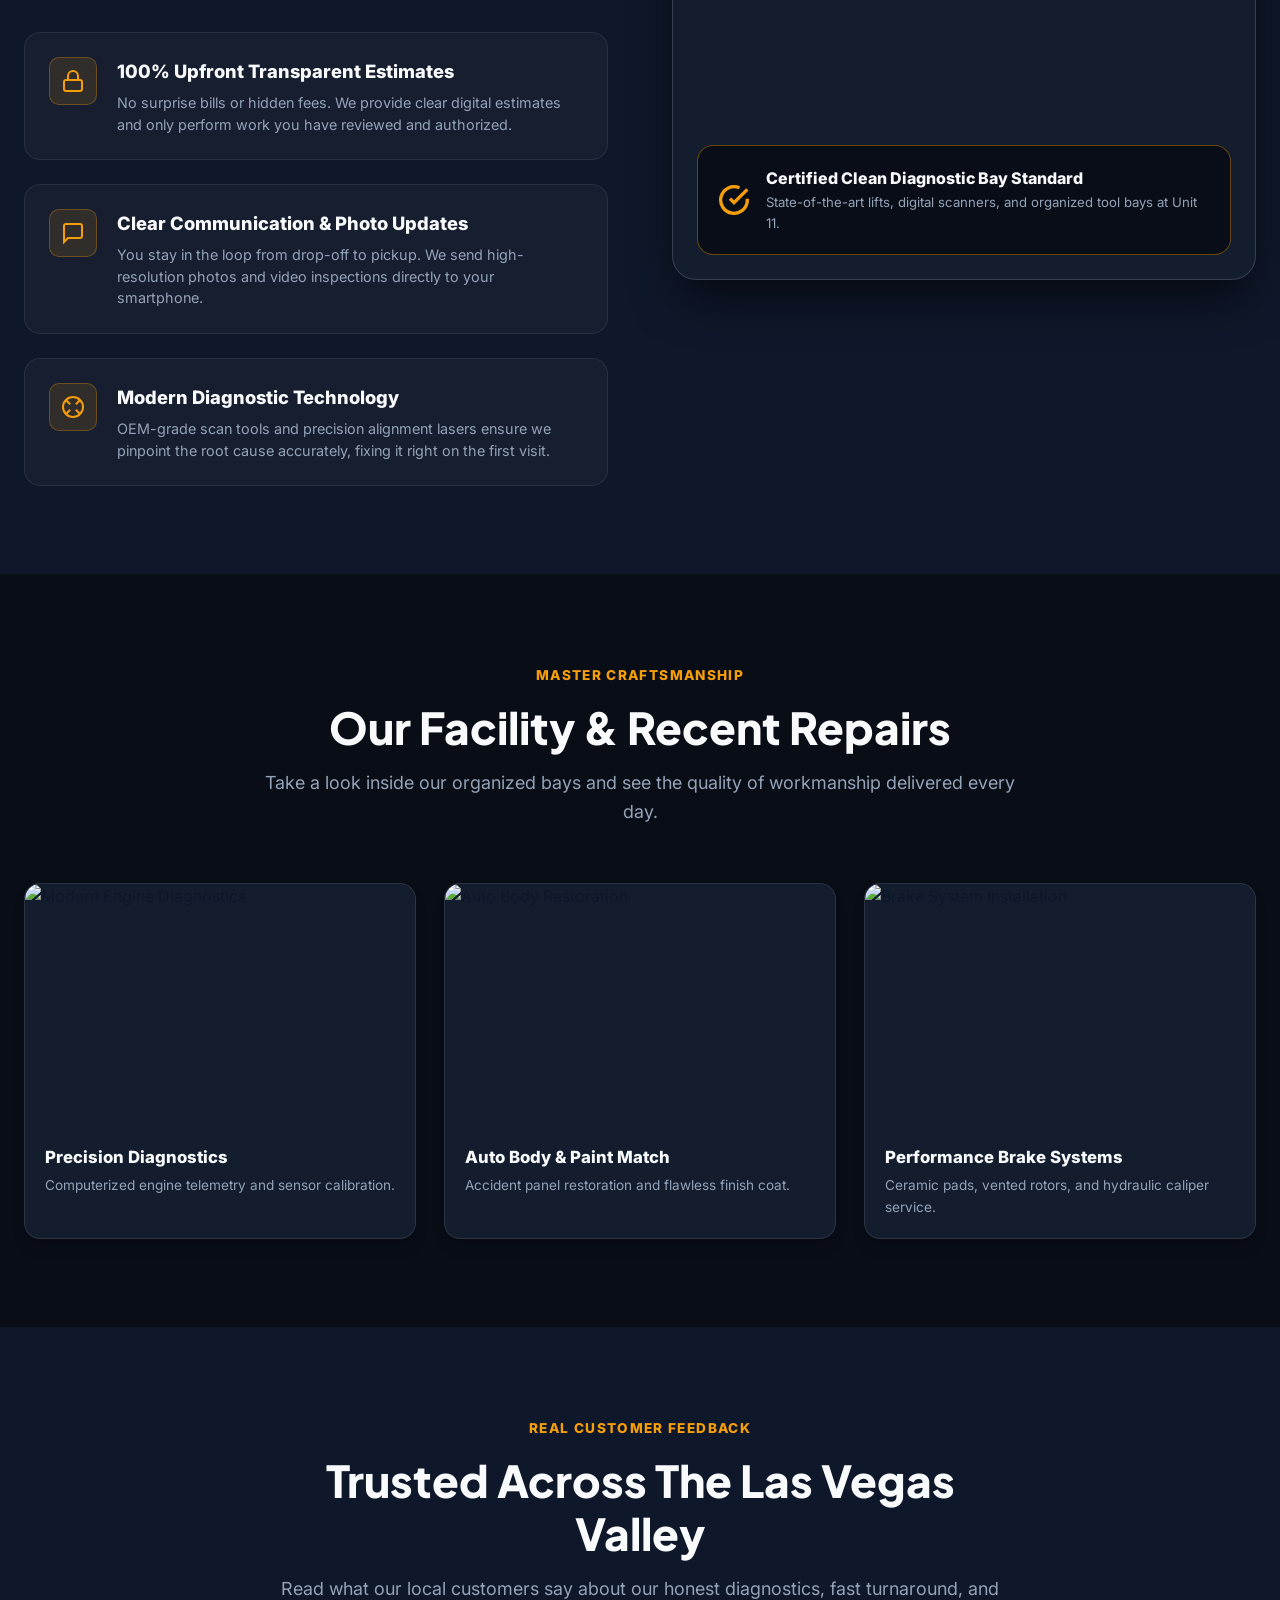
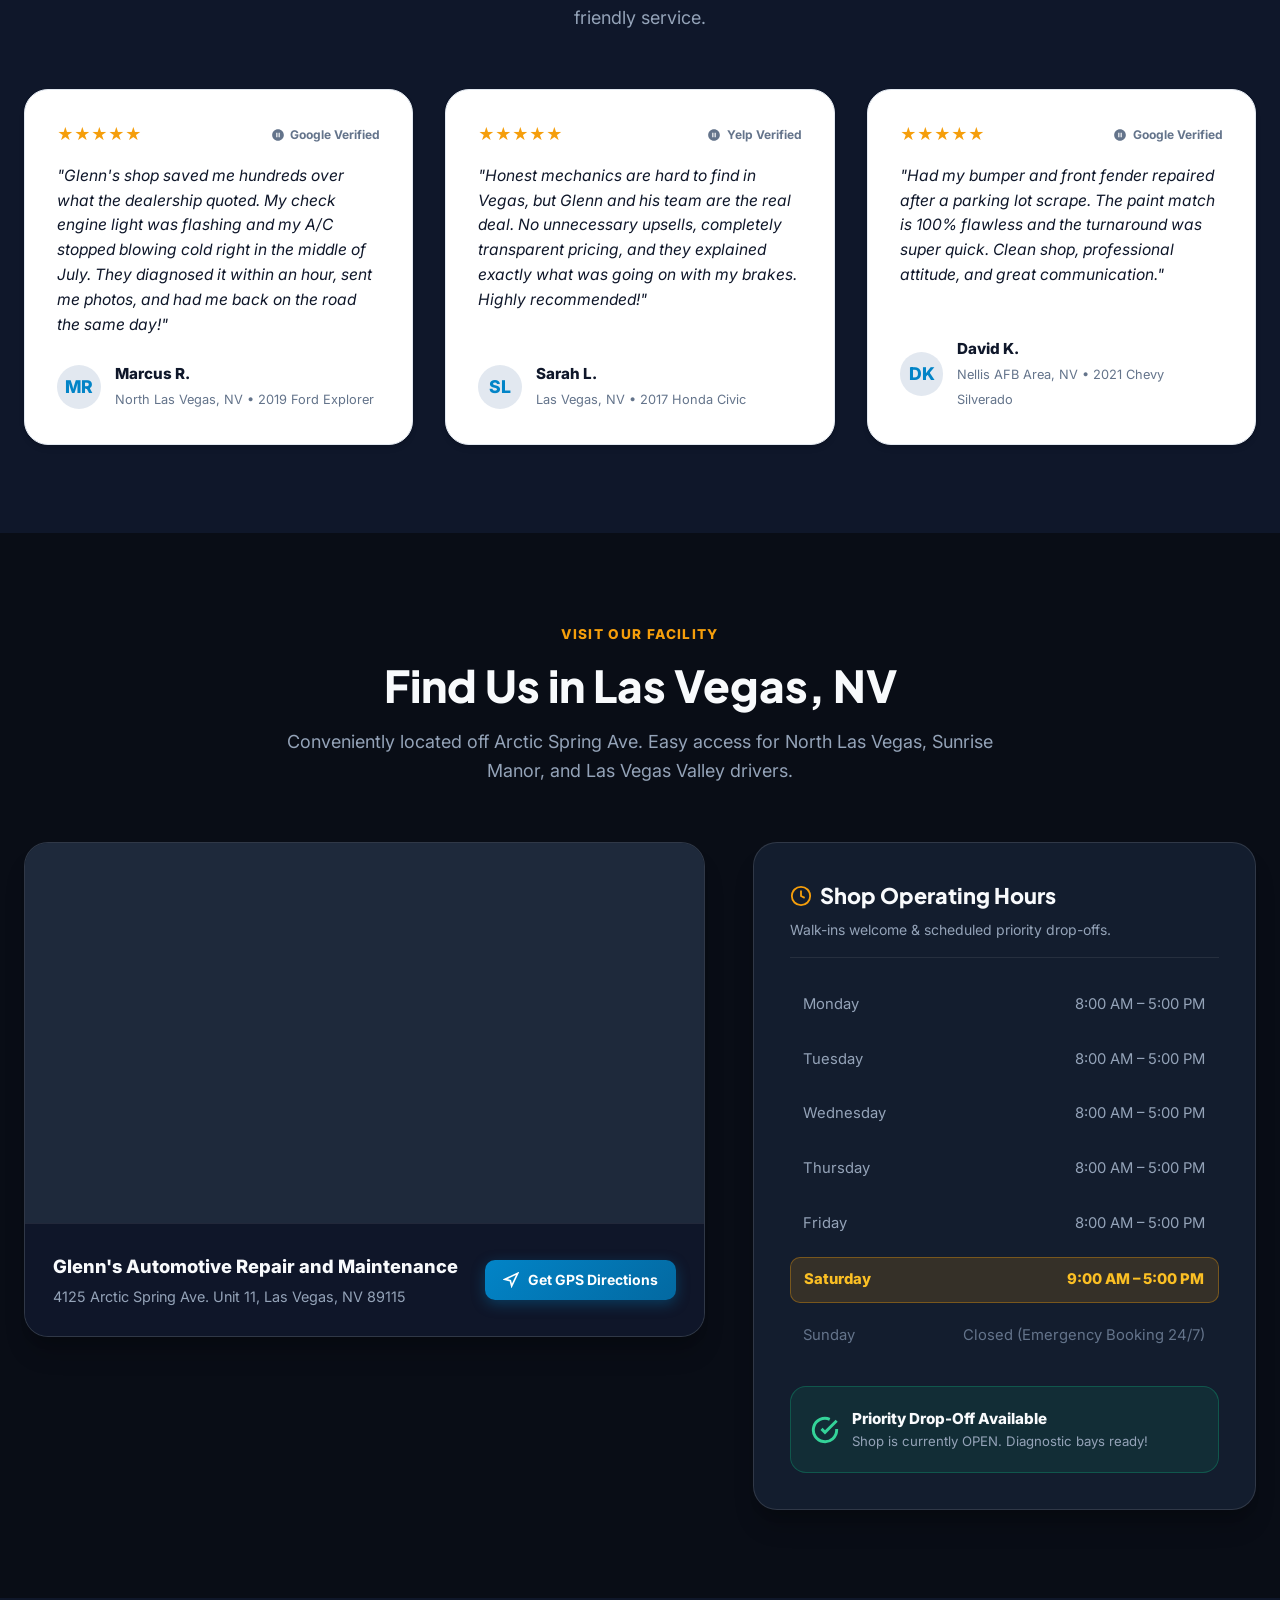
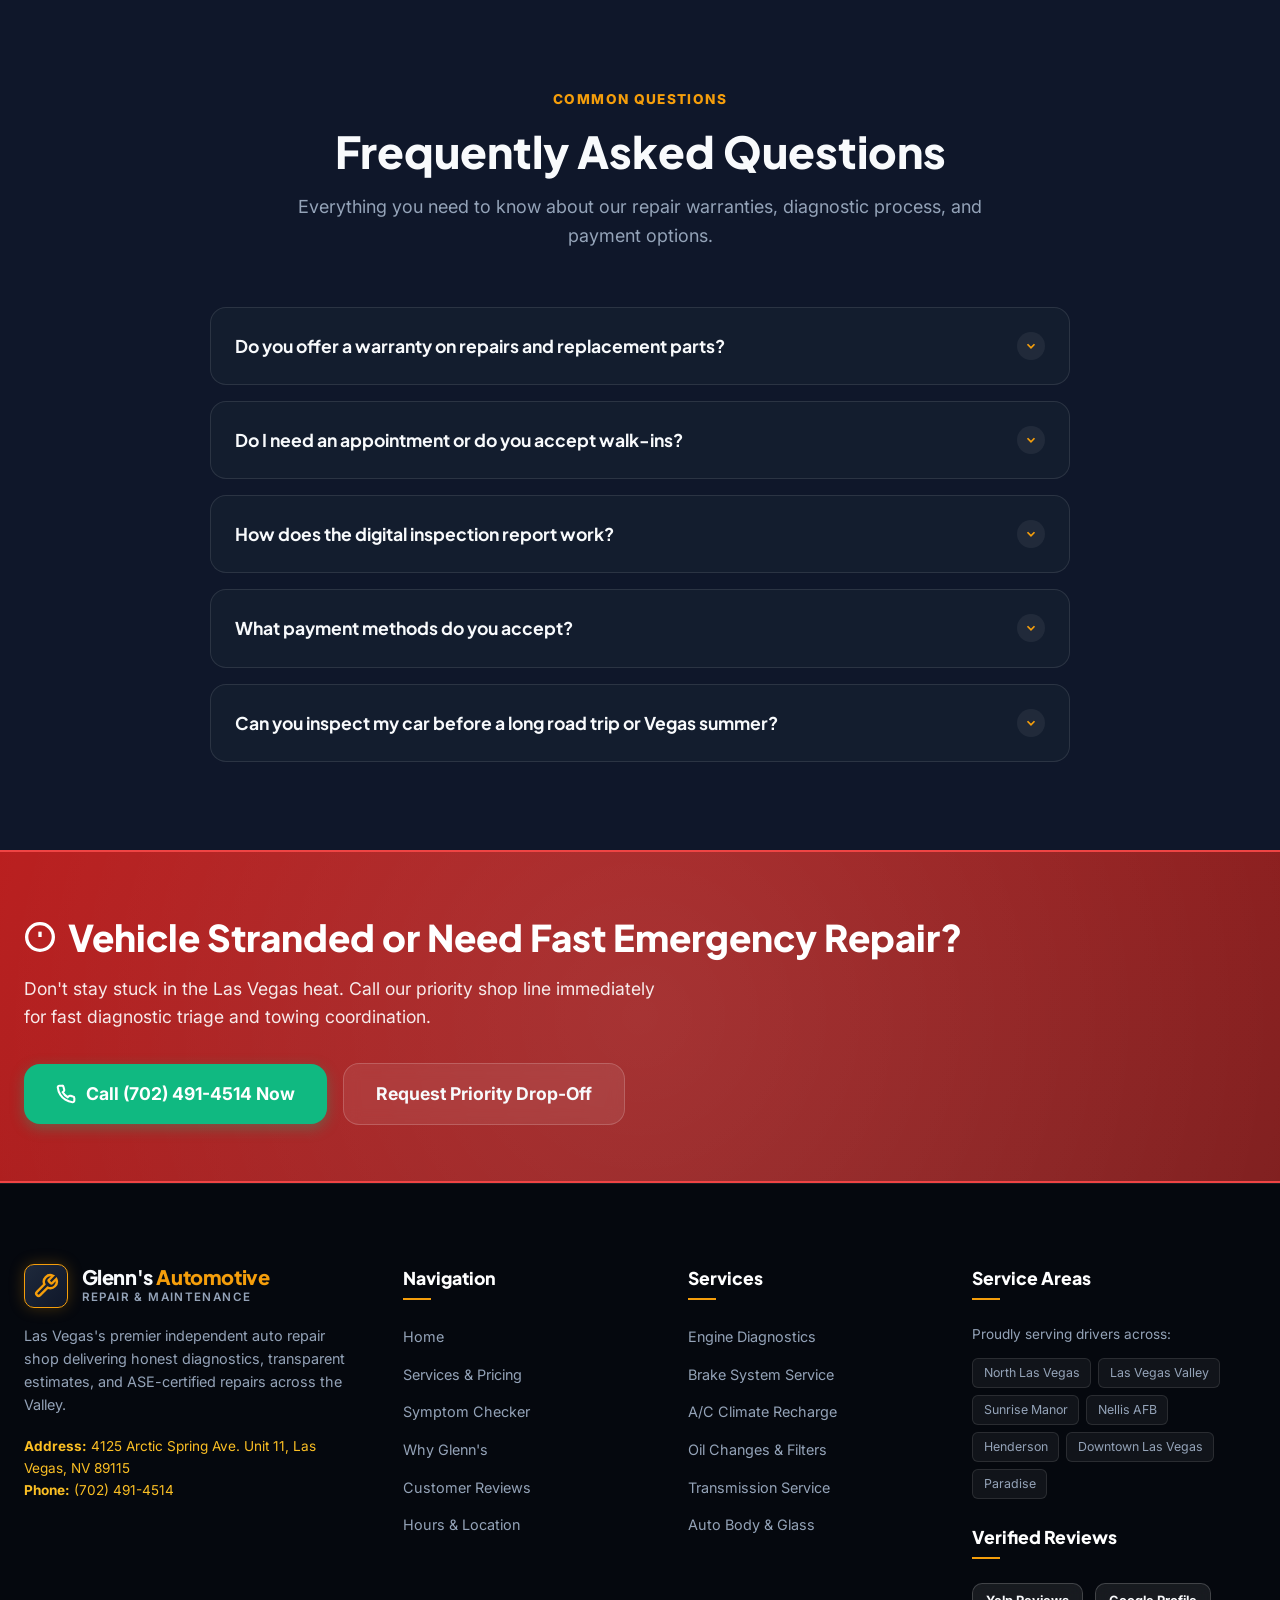
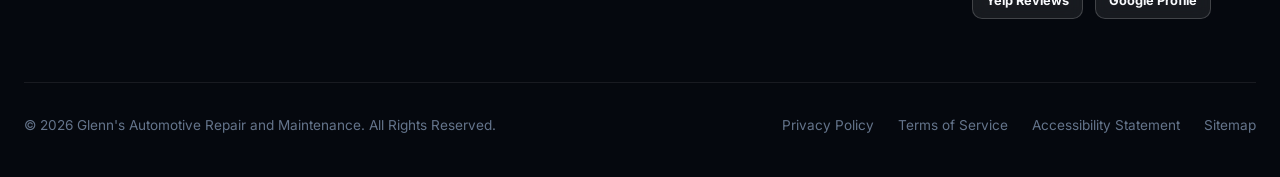
==== commit 06b68756: "Fix engine diagnostics image: replace broken 404 URL with verified active mechanic photo across serv" ====
--- a/index.html
+++ b/index.html
@@ -459,7 +459,7 @@
         <div class="service-card" data-category="mechanical">
           <div class="service-card-image-wrap">
             <span class="service-badge-tag">OEM Scanner Diagnostics</span>
-            <img src="https://images.unsplash.com/photo-1486006920555-c77dce18193b?auto=format&fit=crop&w=700&q=80" alt="Engine Diagnostics & Repair at Glenn's Automotive" loading="lazy">
+            <img src="https://images.unsplash.com/photo-1615906655593-ad0386982a0f?auto=format&fit=crop&w=700&q=80" alt="Engine Diagnostics & Repair at Glenn's Automotive" loading="lazy">
           </div>
           <div class="service-card-body">
             <div class="service-icon-box">
@@ -761,7 +761,7 @@
 
       <div class="gallery-grid">
         <div class="gallery-item">
-          <img src="https://images.unsplash.com/photo-1486006920555-c77dce18193b?auto=format&fit=crop&w=600&q=80" alt="Modern Engine Diagnostics" class="gallery-thumb" loading="lazy">
+          <img src="https://images.unsplash.com/photo-1615906655593-ad0386982a0f?auto=format&fit=crop&w=600&q=80" alt="Modern Engine Diagnostics" class="gallery-thumb" loading="lazy">
           <div class="gallery-caption">
             <h5>Precision Diagnostics</h5>
             <p>Computerized engine telemetry and sensor calibration.</p>
